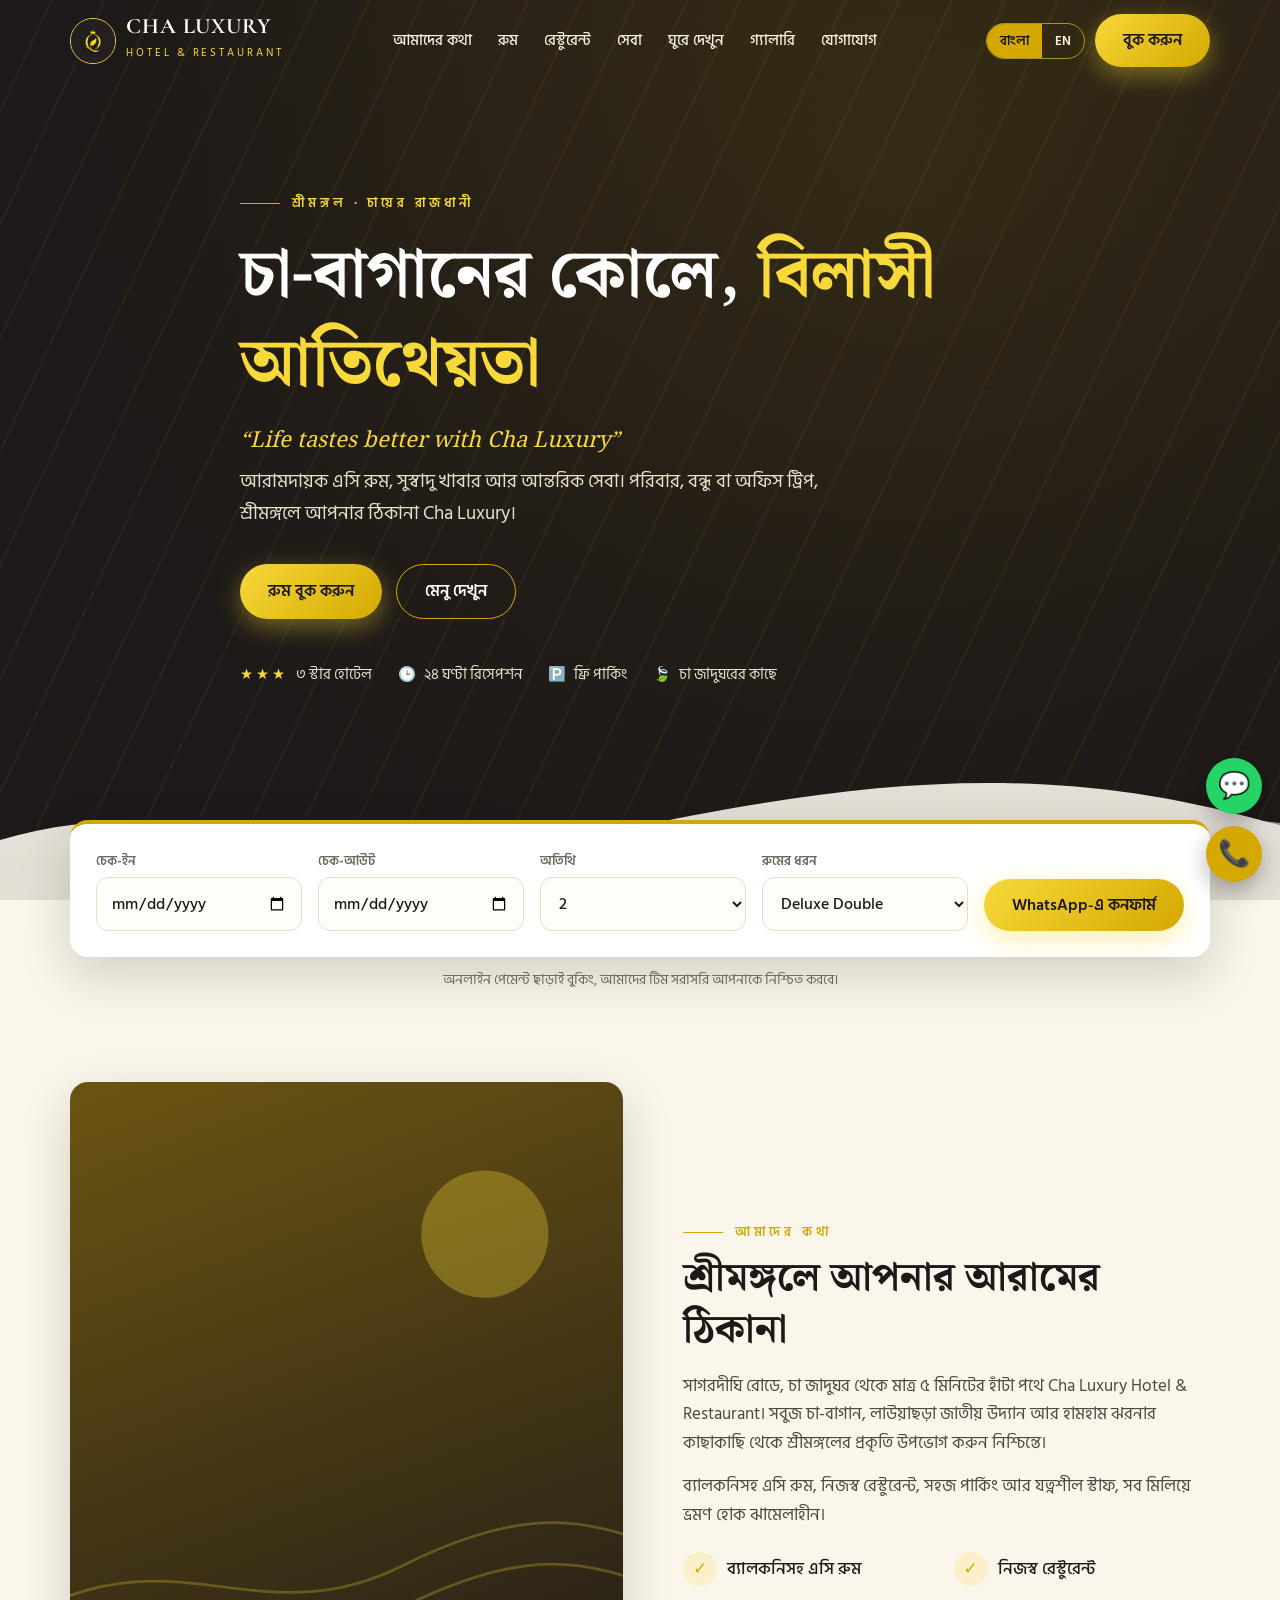
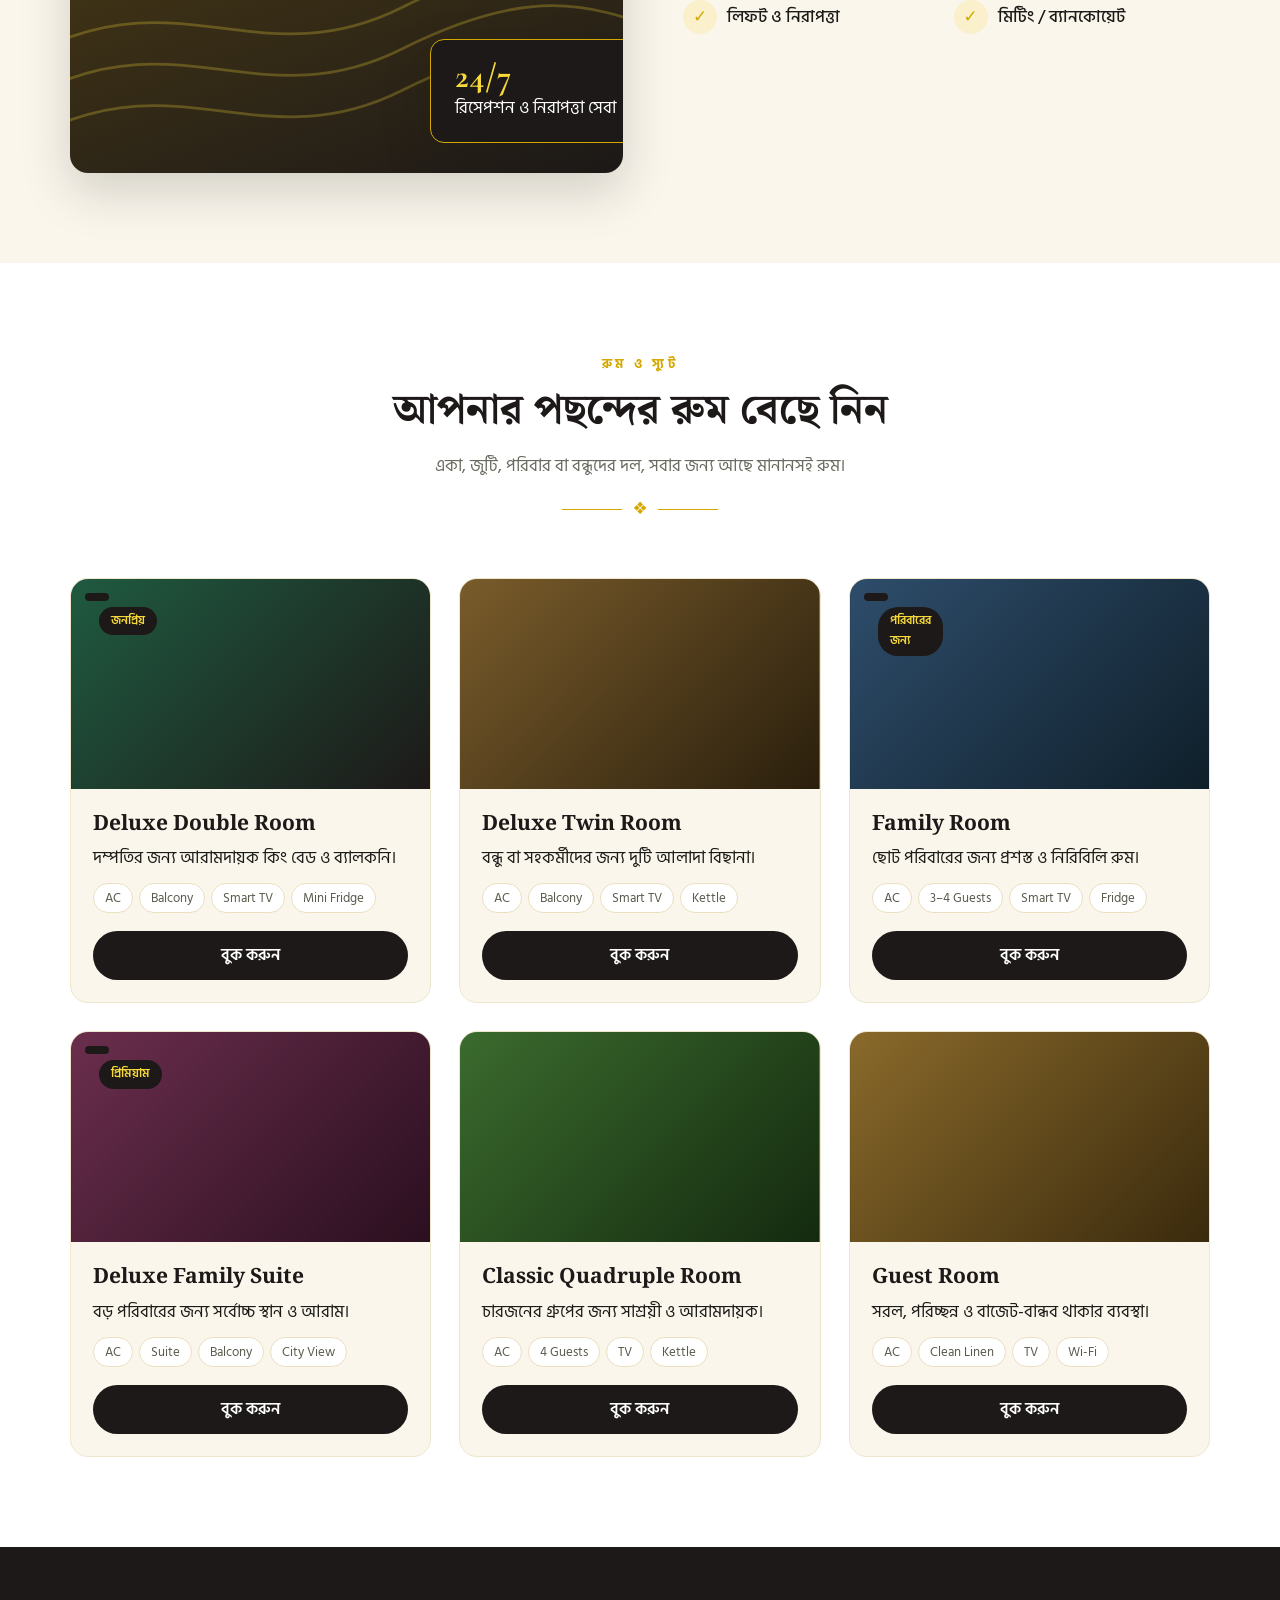
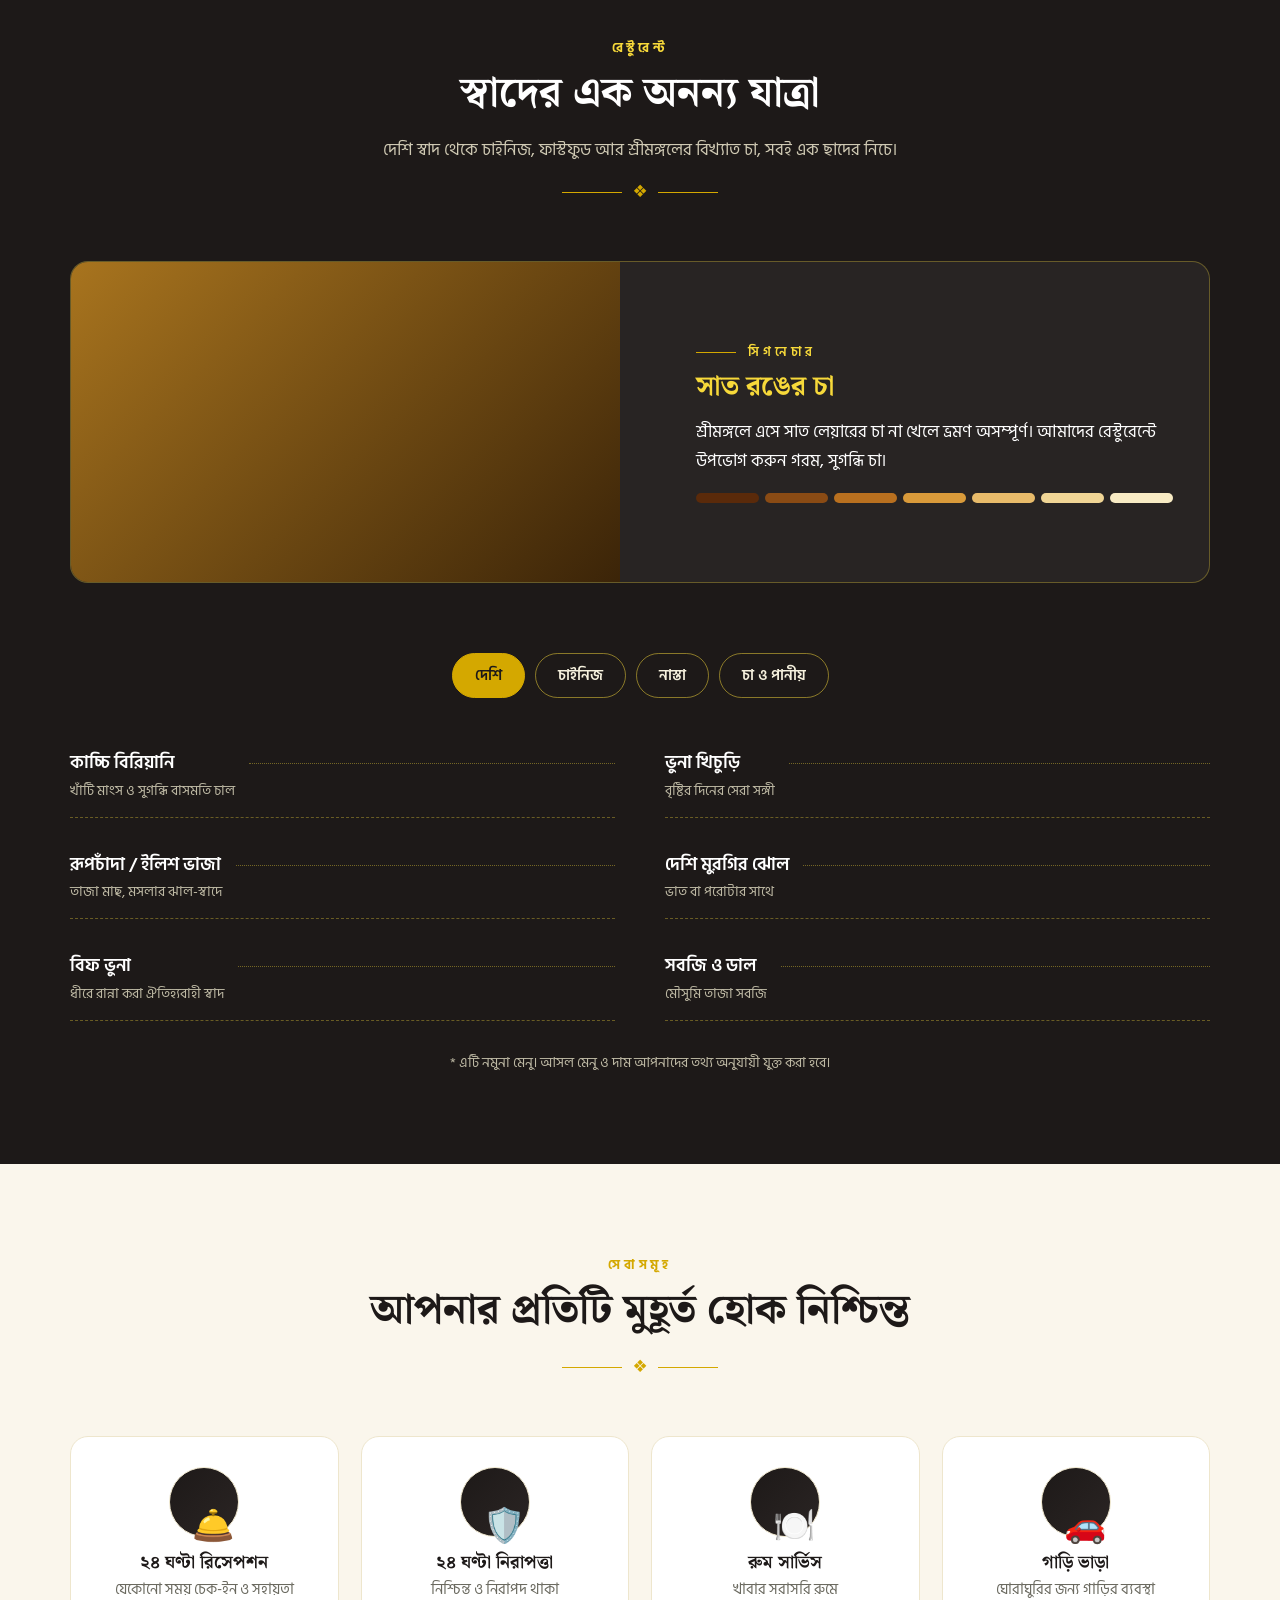
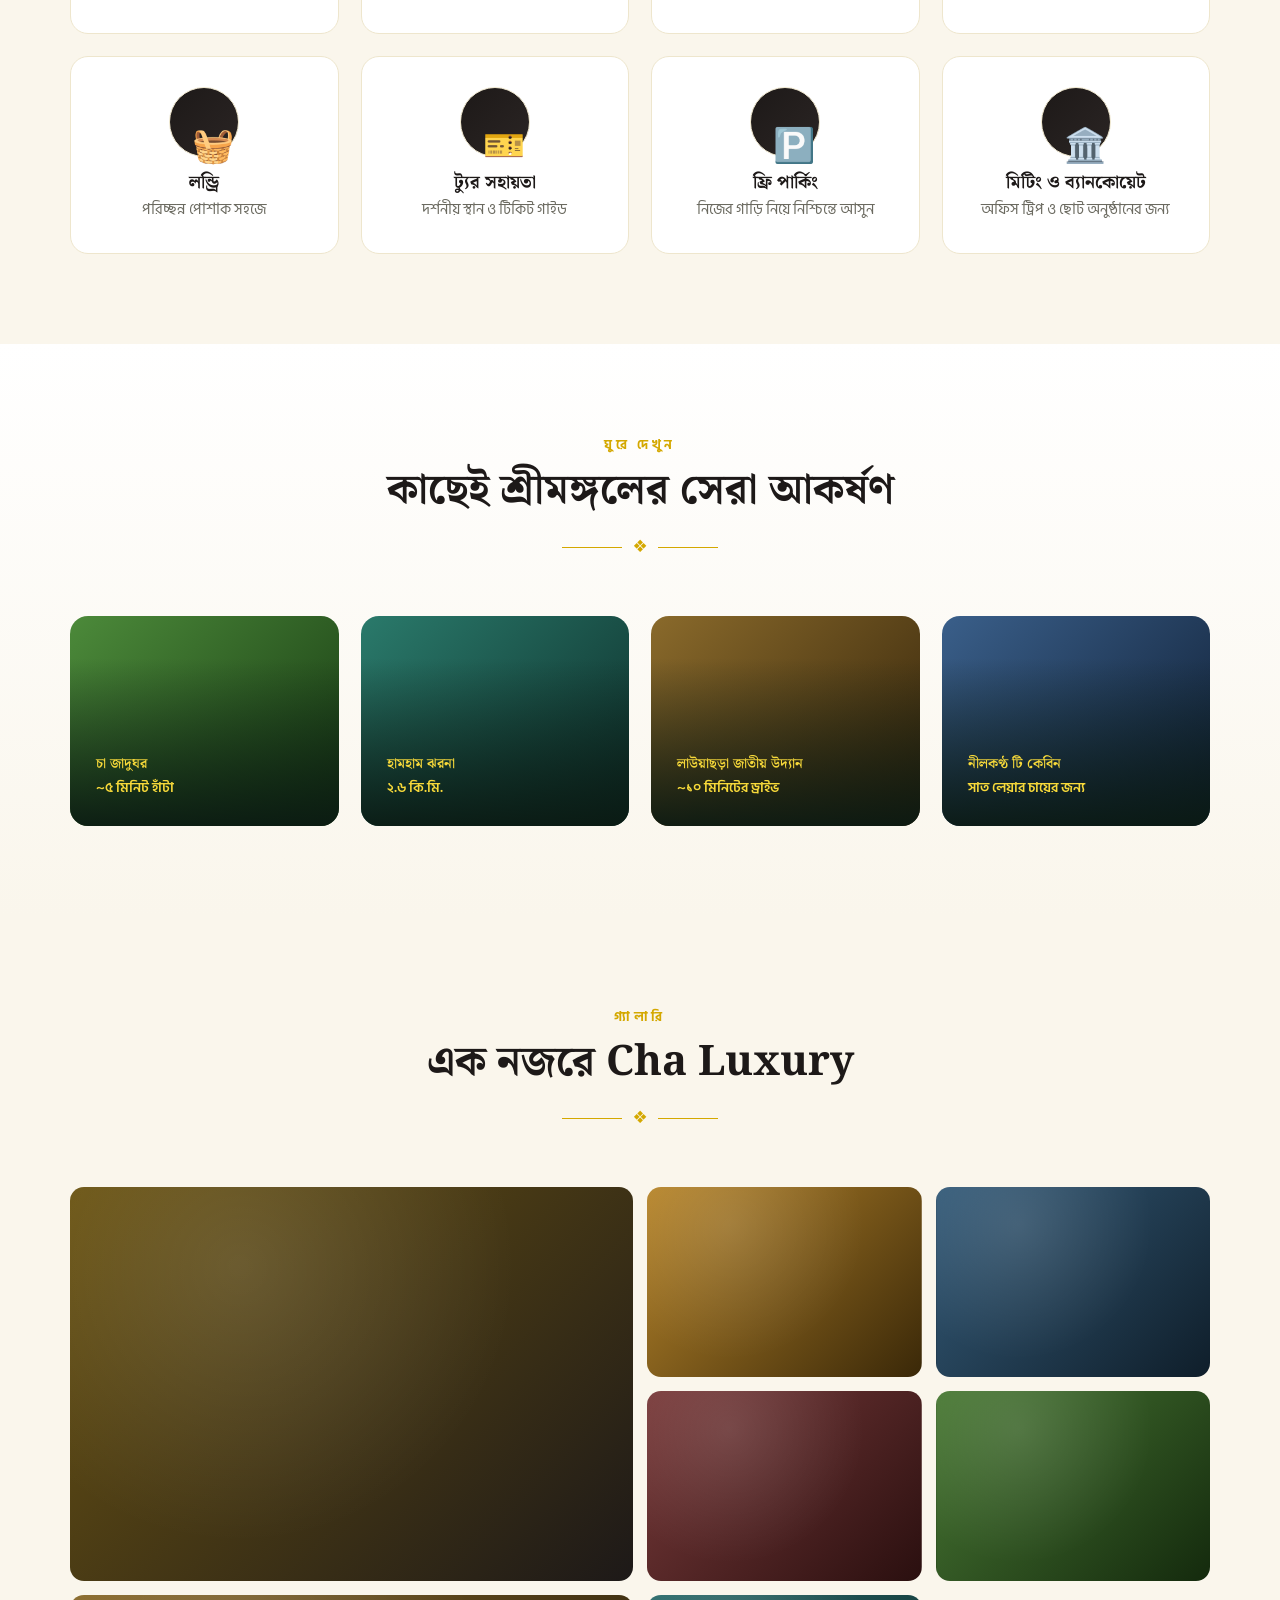
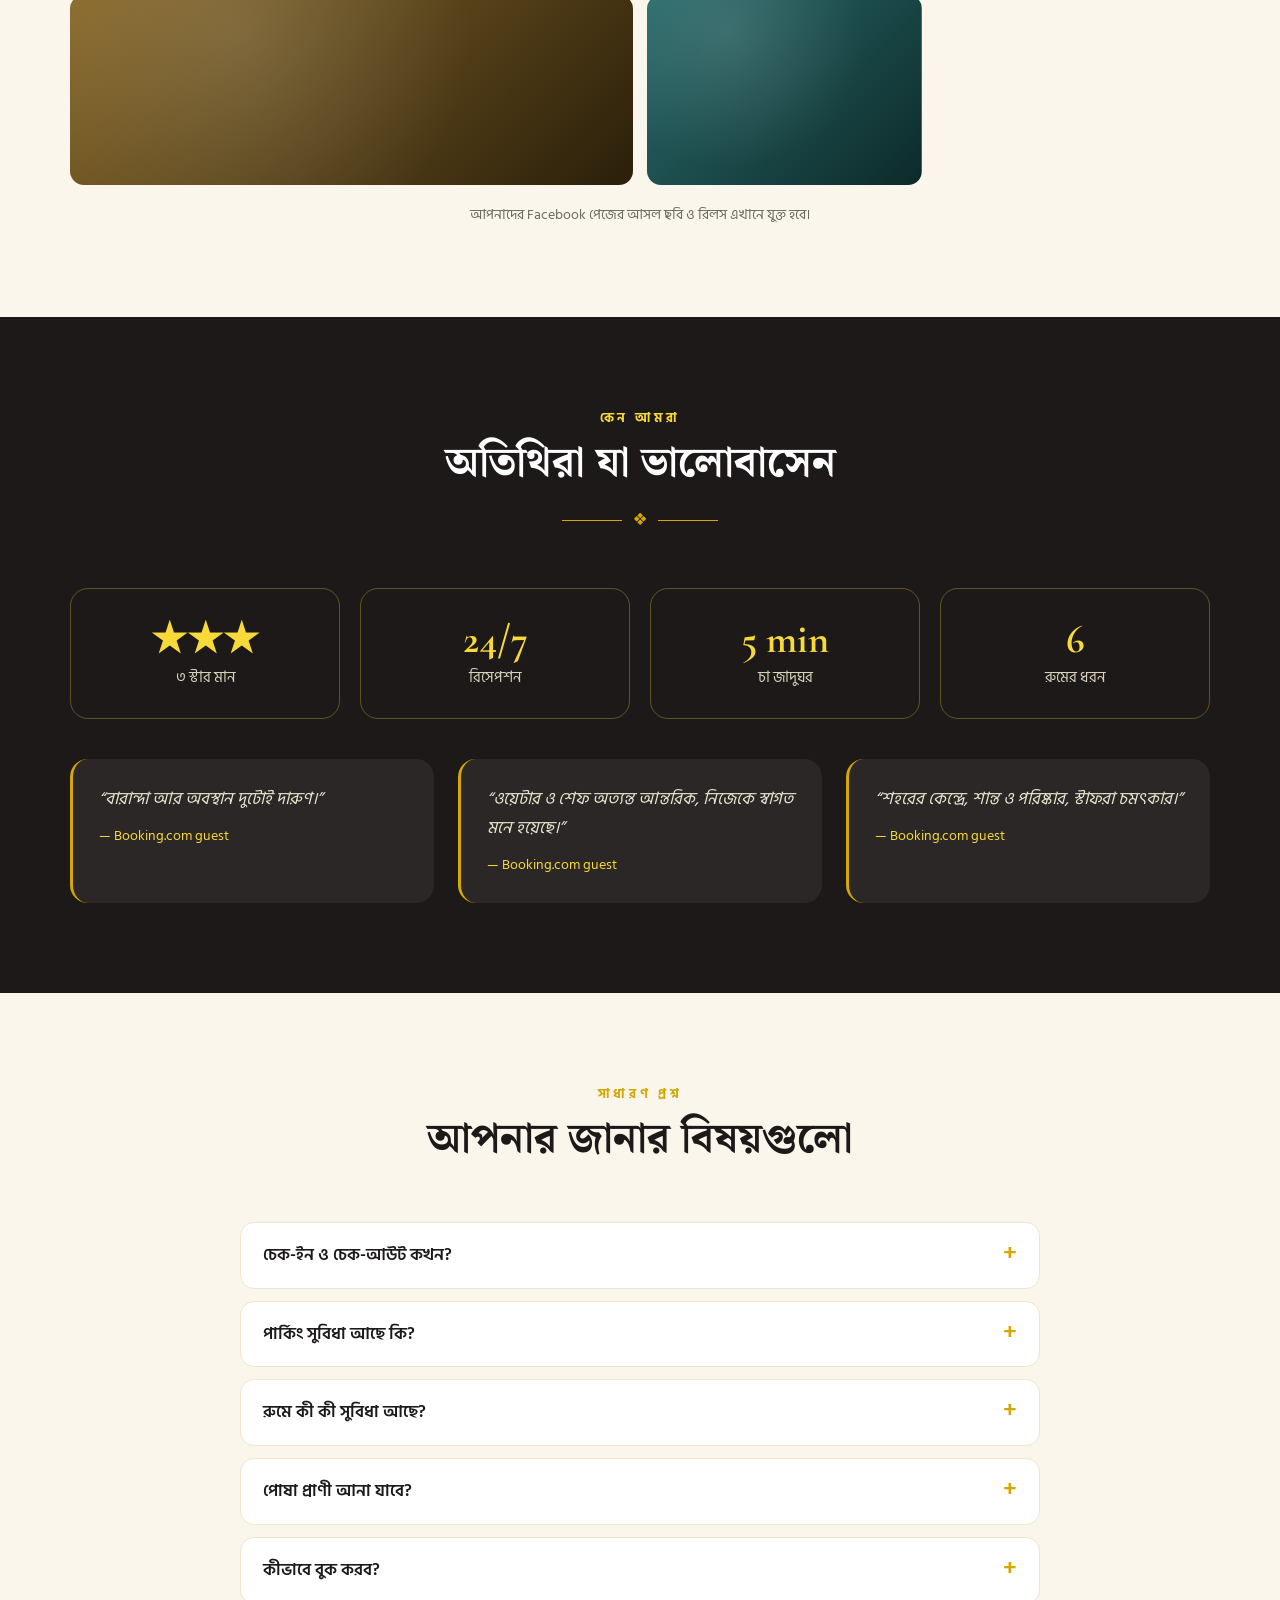
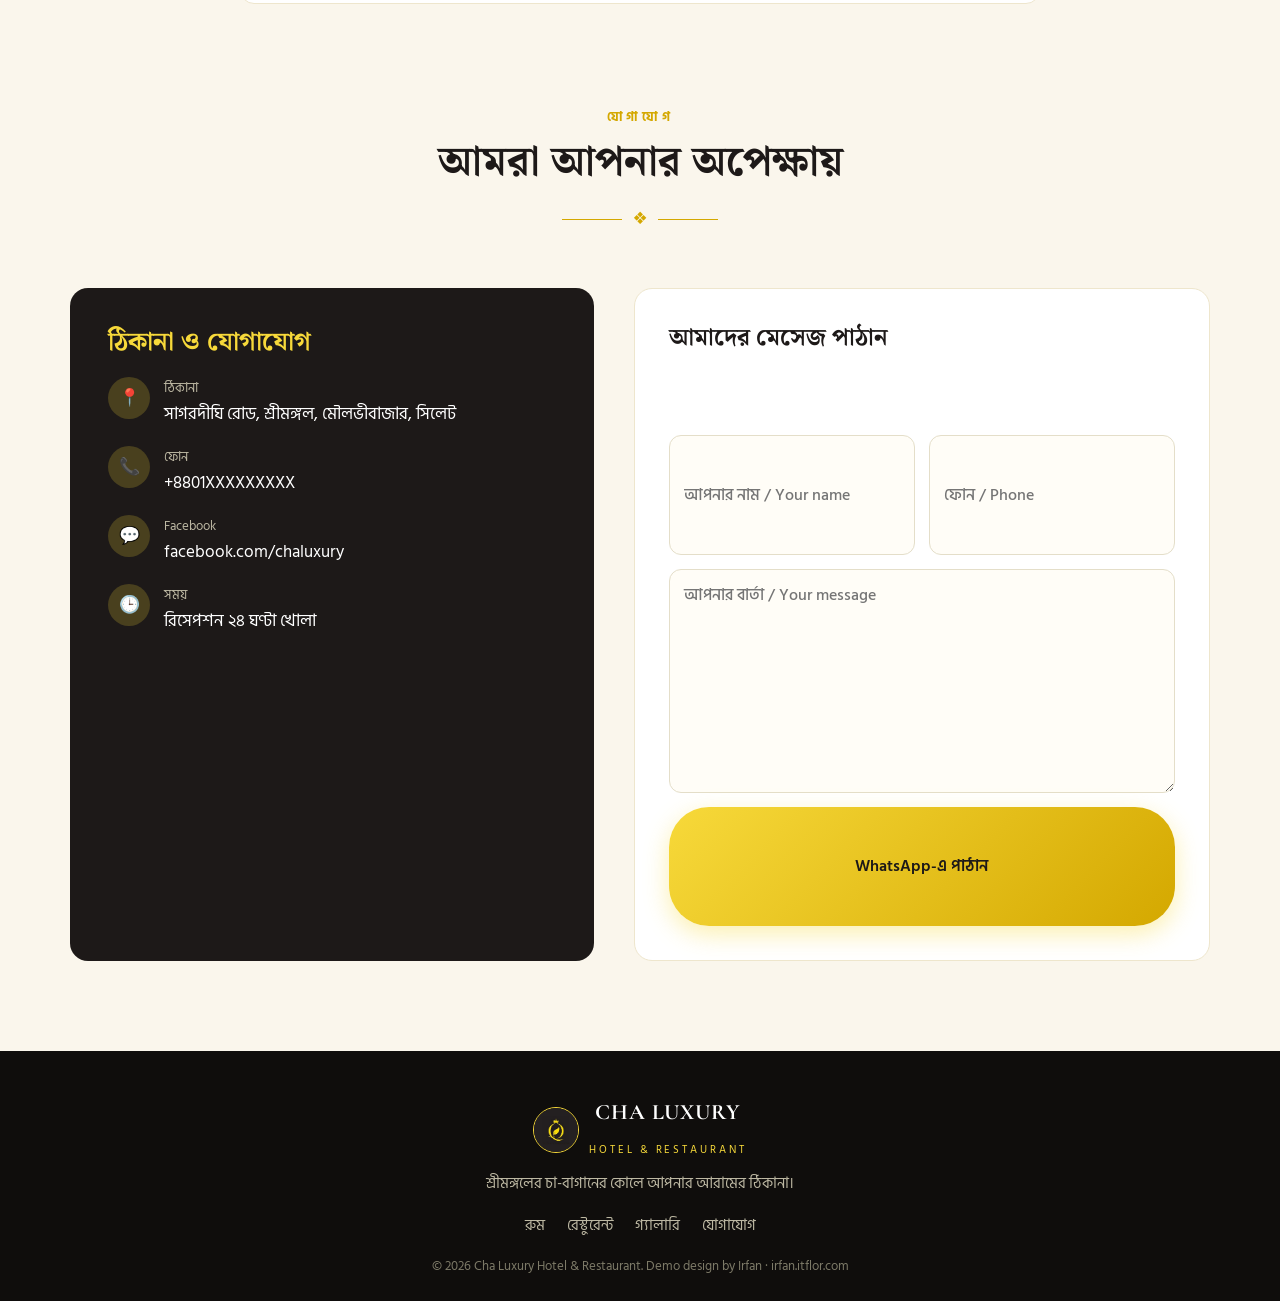
==== Cha Luxury Hotel & Restaurant/index.html @ a2c7b3b4 "feat: complete landing pages portfolio (Motel George, Nexus Property Management, Cha Luxury Hotel)" ====
<!DOCTYPE html>
<html lang="bn">
<head>
<meta charset="UTF-8">
<meta name="viewport" content="width=device-width, initial-scale=1">
<link rel="icon" href="assets/logo.jpg">
<title>Cha Luxury Hotel & Restaurant | শ্রীমঙ্গল | চা-বাগানের কোলে বিলাসবহুল আতিথেয়তা</title>
<meta name="description" content="শ্রীমঙ্গলের চা-বাগানের কাছে আরামদায়ক রুম, সুস্বাদু রেস্টুরেন্ট ও সহজ বুকিং। Cha Luxury Hotel & Restaurant, Sagardighi Road, Sreemangal.">
<link rel="preconnect" href="https://fonts.googleapis.com">
<link rel="preconnect" href="https://fonts.gstatic.com" crossorigin>
<link href="https://fonts.googleapis.com/css2?family=Cormorant+Garamond:wght@500;600;700&family=Hind+Siliguri:wght@400;500;600;700&family=Noto+Serif+Bengali:wght@500;600;700&display=swap" rel="stylesheet">
<style>
:root{
  --green:#1d1918; --green2:#2b2524; --gold:#d4a800; --gold2:#f7d93a;
  --cream:#faf6ec; --ink:#1b1b18; --muted:#6b6a60; --white:#fff;
  --radius:18px; --shadow:0 18px 50px rgba(29,25,24,.18);
}
*{box-sizing:border-box;margin:0;padding:0}
html{scroll-behavior:smooth}
body{font-family:'Hind Siliguri',system-ui,sans-serif;color:var(--ink);background:var(--cream);line-height:1.7;font-size:17px;overflow-x:hidden}
h1,h2,h3,.serif{font-family:'Noto Serif Bengali','Cormorant Garamond',serif;line-height:1.3}
body[data-lang="en"] h1,body[data-lang="en"] h2,body[data-lang="en"] h3,body[data-lang="en"] .serif{font-family:'Cormorant Garamond',serif}
img{max-width:100%;display:block}
a{color:inherit;text-decoration:none}
.wrap{max-width:1180px;margin:auto;padding:0 20px}
section{padding:90px 0}
/* language toggle */
body[data-lang="bn"] .en{display:none!important}
body[data-lang="en"] .bn{display:none!important}

/* header */
header{position:fixed;inset:0 0 auto 0;z-index:50;transition:.35s;padding:14px 0}
header.solid{background:rgba(29,25,24,.96);backdrop-filter:blur(10px);padding:8px 0;box-shadow:0 4px 24px rgba(0,0,0,.25)}
.nav{display:flex;align-items:center;justify-content:space-between;gap:16px}
.logo{display:flex;align-items:center;gap:10px;color:#fff}
.logoimg{width:46px;height:46px;border-radius:50%;border:1.5px solid var(--gold2);object-fit:cover}
.logo b{font-family:'Cormorant Garamond',serif;font-size:22px;letter-spacing:.04em;display:block;line-height:1}
.logo small{font-size:10.5px;letter-spacing:.28em;color:var(--gold2);text-transform:uppercase}
nav ul{display:flex;gap:26px;list-style:none}
nav a{color:#f6f1de;font-size:15px;font-weight:500;position:relative}
nav a:after{content:"";position:absolute;left:0;bottom:-4px;height:2px;width:0;background:var(--gold);transition:.3s}
nav a:hover:after{width:100%}
.actions{display:flex;align-items:center;gap:10px}
.lang{display:flex;border:1px solid rgba(247,217,58,.6);border-radius:30px;overflow:hidden}
.lang button{background:none;border:0;color:#f6f1de;padding:6px 13px;cursor:pointer;font:600 13px 'Hind Siliguri'}
.lang button.on{background:var(--gold);color:var(--green)}
.btn{display:inline-flex;align-items:center;justify-content:center;gap:8px;padding:13px 28px;border-radius:40px;font-weight:600;border:0;cursor:pointer;font-family:inherit;font-size:16px;transition:.3s}
.btn-gold{background:linear-gradient(135deg,var(--gold2),var(--gold));color:var(--green);box-shadow:0 8px 24px rgba(247,217,58,.4)}
.btn-gold:hover{transform:translateY(-3px);box-shadow:0 14px 30px rgba(247,217,58,.55)}
.btn-line{border:1.5px solid var(--gold);color:#fff;background:transparent}
.btn-line:hover{background:var(--gold);color:var(--green)}
.burger{display:none;background:none;border:0;color:#fff;font-size:28px;cursor:pointer}

/* hero */
.hero{min-height:100vh;display:flex;align-items:center;position:relative;color:#fff;padding:130px 0 150px;
  background:linear-gradient(180deg,rgba(29,25,24,.55),rgba(29,25,24,.9)),url(assets/hero.jpg) center/cover,
  radial-gradient(circle at 70% 20%,#5a4710,#1d1918 70%);}
.hero:before{content:"";position:absolute;inset:0;background:
  repeating-linear-gradient(115deg,transparent 0 46px,rgba(247,217,58,.05) 46px 48px);pointer-events:none}
.tea-hills{position:absolute;left:0;right:0;bottom:0;height:150px;opacity:.9}
.eyebrow{color:var(--gold2);letter-spacing:.3em;font-size:13px;text-transform:uppercase;font-weight:600;display:flex;align-items:center;gap:12px}
.eyebrow:before{content:"";width:40px;height:1px;background:var(--gold)}
.hero h1{font-size:clamp(36px,6vw,68px);margin:18px 0;max-width:800px;font-weight:700}
.hero h1 em{color:var(--gold2);font-style:normal}
.tagline{color:var(--gold2);font-size:22px;font-style:italic;margin-bottom:10px}
.hero p.lead{max-width:600px;font-size:19px;color:#e6e0cc}
.hero .cta{display:flex;gap:14px;flex-wrap:wrap;margin-top:34px}
.badges{display:flex;gap:26px;flex-wrap:wrap;margin-top:44px;font-size:14.5px;color:#e6e0cc}
.badges span{display:flex;align-items:center;gap:8px}
.stars{color:var(--gold2);letter-spacing:3px}

/* booking bar */
.booking{position:relative;z-index:5;margin-top:-80px}
.bbox{background:#fff;border-radius:var(--radius);box-shadow:var(--shadow);padding:26px;display:grid;grid-template-columns:repeat(4,1fr) auto;gap:16px;align-items:end;border-top:4px solid var(--gold)}
.bbox label{font-size:13px;font-weight:600;color:var(--muted);display:block;margin-bottom:5px}
.bbox input,.bbox select,.contact-form input,.contact-form textarea{width:100%;padding:12px 14px;border:1.5px solid #e4dec9;border-radius:12px;font:500 16px 'Hind Siliguri';background:#fffdf7;color:var(--ink)}
.bbox input:focus,.bbox select:focus,.contact-form input:focus,.contact-form textarea:focus{outline:none;border-color:var(--gold);box-shadow:0 0 0 3px rgba(247,217,58,.25)}
.bnote{text-align:center;font-size:13.5px;color:var(--muted);margin-top:12px}

/* titles */
.title{text-align:center;max-width:680px;margin:0 auto 54px}
.title .tag{color:var(--gold);letter-spacing:.28em;text-transform:uppercase;font-size:13px;font-weight:700}
.title h2{font-size:clamp(28px,4vw,42px);color:var(--green);margin:8px 0 14px}
.title p{color:var(--muted)}
.orn{display:flex;justify-content:center;align-items:center;gap:10px;color:var(--gold);margin-top:14px}
.orn:before,.orn:after{content:"";width:60px;height:1px;background:var(--gold)}

/* about */
.about{display:grid;grid-template-columns:1.05fr 1fr;gap:60px;align-items:center}
.about-art{position:relative;aspect-ratio:4/5;border-radius:var(--radius);overflow:hidden;box-shadow:var(--shadow);
  background:url(assets/about.jpg) center/cover,linear-gradient(160deg,#6b5412,#1d1918)}
.about-art svg{position:absolute;inset:0;width:100%;height:100%}
.float-card{position:absolute;right:-18px;bottom:30px;background:var(--green);color:#fff;padding:20px 24px;border-radius:14px;border:1px solid var(--gold);box-shadow:var(--shadow);max-width:230px}
.float-card b{font-size:34px;color:var(--gold2);font-family:'Cormorant Garamond',serif;display:block;line-height:1}
.about h2{font-size:clamp(28px,3.6vw,40px);color:var(--green);margin:8px 0 16px}
.about p{color:#4a4a42;margin-bottom:14px}
.feat-mini{display:grid;grid-template-columns:1fr 1fr;gap:14px;margin-top:22px}
.feat-mini div{display:flex;gap:10px;align-items:center;font-weight:500}
.feat-mini i{width:34px;height:34px;border-radius:50%;background:rgba(247,217,58,.18);color:var(--gold);display:grid;place-items:center;font-style:normal;flex:none}

/* rooms */
.rooms{background:#fff}
.grid3{display:grid;grid-template-columns:repeat(3,1fr);gap:28px}
.room{background:var(--cream);border-radius:var(--radius);overflow:hidden;transition:.4s;border:1px solid #eee6cd;display:flex;flex-direction:column}
.room:hover{transform:translateY(-8px);box-shadow:var(--shadow)}
.room .img{height:210px;position:relative;background-size:cover;background-position:center}
.room .img span{position:absolute;top:14px;left:14px;background:var(--green);color:var(--gold2);font-size:12px;padding:4px 12px;border-radius:20px;font-weight:600}
.room .body{padding:22px;display:flex;flex-direction:column;flex:1}
.room h3{font-size:21px;color:var(--green);margin-bottom:6px}
.room ul{list-style:none;display:flex;flex-wrap:wrap;gap:6px;margin:10px 0 18px}
.room li{font-size:13px;background:#fff;border:1px solid #eadfbf;padding:3px 11px;border-radius:20px;color:#5a5a4e}
.room .btn{margin-top:auto;width:100%;background:var(--green);color:#fff;padding:11px}
.room .btn:hover{background:var(--gold);color:var(--green)}
.r1{background-image:url(assets/room1.jpg),linear-gradient(135deg,#1f5a40,#1d1918)}
.r2{background-image:url(assets/room2.jpg),linear-gradient(135deg,#7a5c2b,#2a1f0d)}
.r3{background-image:url(assets/room3.jpg),linear-gradient(135deg,#2e4d6b,#0f1f2a)}
.r4{background-image:url(assets/room4.jpg),linear-gradient(135deg,#6b2e4d,#2a0f1f)}
.r5{background-image:url(assets/room5.jpg),linear-gradient(135deg,#3b6b2e,#142a0f)}
.r6{background-image:url(assets/room6.jpg),linear-gradient(135deg,#8a6a2b,#3a2a0d)}

/* dining */
.dining{background:var(--green);color:#fff;position:relative}
.dining .title h2{color:#fff}.dining .title p{color:#cfc9b3}
.tabs{display:flex;justify-content:center;gap:10px;flex-wrap:wrap;margin-bottom:36px}
.tabs button{background:none;border:1px solid rgba(247,217,58,.5);color:#f6f1de;padding:9px 22px;border-radius:30px;cursor:pointer;font:600 15px 'Hind Siliguri';transition:.3s}
.tabs button.on,.tabs button:hover{background:var(--gold);color:var(--green);border-color:var(--gold)}
.menu{display:none;grid-template-columns:1fr 1fr;gap:18px 50px}
.menu.on{display:grid}
.item{display:flex;gap:14px;align-items:baseline;padding:14px 0;border-bottom:1px dashed rgba(247,217,58,.35)}
.item h4{font-size:18px;font-weight:600;color:#fff}
.item p{font-size:14px;color:#bdb8a3}
.item .dots{flex:1;border-bottom:1px dotted rgba(247,217,58,.4);transform:translateY(-4px)}
.item .tagx{font-size:12px;color:var(--gold2);white-space:nowrap}
.dnote{text-align:center;color:#bdb8a3;font-size:14px;margin-top:30px}
.signature{display:grid;grid-template-columns:1fr 1fr;gap:40px;align-items:center;margin-bottom:70px;background:rgba(255,255,255,.05);border:1px solid rgba(247,217,58,.3);border-radius:var(--radius);overflow:hidden}
.signature .img{min-height:320px;height:100%;background:url(assets/tea.jpg) center/cover,linear-gradient(135deg,#a8741e,#3b2408)}
.signature .txt{padding:36px}
.signature h3{font-size:28px;color:var(--gold2);margin:6px 0 12px}
.layers{display:flex;gap:6px;margin-top:18px}
.layers i{flex:1;height:10px;border-radius:5px}

/* services */
.svc{display:grid;grid-template-columns:repeat(4,1fr);gap:22px}
.svc div{background:#fff;border-radius:var(--radius);padding:30px 22px;text-align:center;border:1px solid #eee6cd;transition:.3s}
.svc div:hover{border-color:var(--gold);transform:translateY(-6px);box-shadow:var(--shadow)}
.svc .ic{font-size:34px;width:70px;height:70px;border-radius:50%;background:linear-gradient(135deg,var(--green),var(--green2));display:grid;place-items:center;margin:0 auto 14px;color:var(--gold2)}
.svc h3{font-size:18px;color:var(--green);margin-bottom:4px}
.svc p{font-size:14.5px;color:var(--muted)}

/* explore */
.explore{background:linear-gradient(180deg,#fff,var(--cream))}
.near{display:grid;grid-template-columns:repeat(4,1fr);gap:22px}
.near .c{border-radius:var(--radius);padding:26px;color:#fff;min-height:210px;display:flex;flex-direction:column;justify-content:flex-end;position:relative;overflow:hidden}
.near .c:before{content:"";position:absolute;inset:0;background:linear-gradient(180deg,transparent 20%,rgba(10,25,18,.92))}
.near .c>*{position:relative}
.near .c h3{font-size:19px}
.near .c span{color:var(--gold2);font-size:14px;font-weight:600}
.n1{background:linear-gradient(135deg,#4c8a3a,#173a12)}.n2{background:linear-gradient(135deg,#2a7a6b,#0d2e2a)}
.n3{background:linear-gradient(135deg,#8a6a2b,#33230a)}.n4{background:linear-gradient(135deg,#3a5f8a,#0f1e33)}

/* gallery */
.gal{display:grid;grid-template-columns:repeat(4,1fr);grid-auto-rows:190px;gap:14px}
.gal div{border-radius:14px;background-size:cover;background-position:center;position:relative;overflow:hidden;transition:.4s}
.gal div:hover{transform:scale(1.03);z-index:2;box-shadow:var(--shadow)}
.gal div:nth-child(1){grid-column:span 2;grid-row:span 2}
.gal div:nth-child(6){grid-column:span 2}
.g1{background-image:url(assets/g1.jpg),linear-gradient(135deg,#6b5412,#1d1918)}
.g2{background-image:url(assets/g2.jpg),linear-gradient(135deg,#b8862b,#3a2808)}
.g3{background-image:url(assets/g3.jpg),linear-gradient(135deg,#355c7a,#0f1e2a)}
.g4{background-image:url(assets/g4.jpg),linear-gradient(135deg,#7a3b3b,#2a0f0f)}
.g5{background-image:url(assets/g5.jpg),linear-gradient(135deg,#4a7a35,#142a0d)}
.g6{background-image:url(assets/g6.jpg),linear-gradient(135deg,#8a6a2b,#2a1f0a)}
.g7{background-image:url(assets/g7.jpg),linear-gradient(135deg,#2a6b6b,#0d2a2a)}
.gal div:after{content:"";position:absolute;inset:0;background:radial-gradient(circle at 30% 20%,rgba(255,255,255,.12),transparent 55%)}
.gnote{text-align:center;color:var(--muted);font-size:14px;margin-top:18px}

/* why */
.why{background:var(--green);color:#fff}
.why .title h2{color:#fff}.why .title p{color:#cfc9b3}
.stats{display:grid;grid-template-columns:repeat(4,1fr);gap:20px;text-align:center}
.stats div{padding:26px 10px;border:1px solid rgba(247,217,58,.3);border-radius:var(--radius)}
.stats b{display:block;font:700 40px 'Cormorant Garamond',serif;color:var(--gold2)}
.stats span{font-size:15px;color:#d8d2bd}
.love{display:grid;grid-template-columns:repeat(3,1fr);gap:24px;margin-top:40px}
.love blockquote{background:rgba(255,255,255,.06);padding:26px;border-radius:var(--radius);border-left:3px solid var(--gold)}
.love blockquote p{font-style:italic;color:#ece6d0}
.love cite{display:block;margin-top:10px;font-style:normal;color:var(--gold2);font-size:14px}

/* faq */
.faq{max-width:800px;margin:auto}
details{background:#fff;border:1px solid #eee6cd;border-radius:14px;margin-bottom:12px;padding:0 22px}
summary{cursor:pointer;padding:18px 0;font-weight:600;color:var(--green);list-style:none;display:flex;justify-content:space-between;gap:10px}
summary::-webkit-details-marker{display:none}
summary:after{content:"+";color:var(--gold);font-size:24px;line-height:1}
details[open] summary:after{content:"–"}
details p{padding-bottom:18px;color:#55554a}

/* contact */
.contact{display:grid;grid-template-columns:1fr 1.1fr;gap:40px}
.cinfo{background:var(--green);color:#fff;border-radius:var(--radius);padding:38px}
.cinfo h3{font-size:26px;color:var(--gold2);margin-bottom:18px}
.cinfo .row{display:flex;gap:14px;margin-bottom:18px}
.cinfo .row i{font-style:normal;width:42px;height:42px;flex:none;border-radius:50%;background:rgba(247,217,58,.2);display:grid;place-items:center;color:var(--gold2)}
.cinfo small{color:#bdb8a3;display:block;font-size:13px}
.map{border-radius:var(--radius);overflow:hidden;min-height:260px;margin-top:10px}
.map iframe{width:100%;height:100%;min-height:260px;border:0}
.contact-form{background:#fff;border-radius:var(--radius);padding:34px;border:1px solid #eee6cd;display:grid;gap:14px}
.contact-form h3{color:var(--green);font-size:24px}
.two{display:grid;grid-template-columns:1fr 1fr;gap:14px}

/* footer */
footer{background:#0f0d0c;color:#bdb8a3;padding:50px 0 24px;text-align:center;font-size:15px}
footer .logo{justify-content:center;margin-bottom:12px}
footer .links{display:flex;gap:22px;justify-content:center;flex-wrap:wrap;margin:16px 0}
footer .links a:hover{color:var(--gold2)}
footer small{display:block;margin-top:18px;color:#7d7a68}

/* floating */
.fab{position:fixed;right:18px;bottom:18px;z-index:60;display:flex;flex-direction:column;gap:12px}
.fab a{width:56px;height:56px;border-radius:50%;display:grid;place-items:center;font-size:26px;box-shadow:0 8px 22px rgba(0,0,0,.3);transition:.3s;color:#fff}
.fab a:hover{transform:scale(1.1)}
.fab .wa{background:#25d366}.fab .call{background:var(--gold);color:var(--green)}
.reveal{opacity:0;transform:translateY(30px);transition:1s}
.reveal.in{opacity:1;transform:none}

/* mobile */
@media(max-width:980px){
  .grid3,.svc,.near,.stats,.love{grid-template-columns:1fr 1fr}
  .bbox{grid-template-columns:1fr 1fr}.bbox .btn{grid-column:span 2}
  .about,.contact,.signature{grid-template-columns:1fr}
  .float-card{right:12px}
  .gal{grid-template-columns:1fr 1fr}.gal div:nth-child(6){grid-column:span 1}
  .menu{grid-template-columns:1fr}
}
@media(max-width:820px){
  .burger{display:block}
  nav{position:fixed;inset:0 0 0 auto;width:78%;max-width:320px;background:var(--green);transform:translateX(100%);transition:.4s;padding:90px 30px;box-shadow:-10px 0 40px rgba(0,0,0,.4)}
  nav.open{transform:none}
  nav ul{flex-direction:column;gap:22px}
  nav a{font-size:18px}
  .actions .btn{display:none}
}
@media(max-width:600px){
  body{font-size:16px}section{padding:64px 0}
  .grid3,.svc,.near,.stats,.love,.two{grid-template-columns:1fr}
  .bbox{grid-template-columns:1fr}.bbox .btn{grid-column:auto}
  .hero{padding-top:110px}
  .feat-mini{grid-template-columns:1fr}
  .logo small{display:none}
  .near .c{min-height:160px}
}
@media(prefers-reduced-motion:reduce){*{transition:none!important;scroll-behavior:auto!important}.reveal{opacity:1;transform:none}}
</style>
</head>
<body data-lang="bn">

<header id="hdr">
  <div class="wrap nav">
    <a href="#top" class="logo" aria-label="Cha Luxury">
      <img src="assets/logo.jpg" alt="Cha Luxury logo" class="logoimg">
      <span><b>CHA LUXURY</b><small>Hotel &amp; Restaurant</small></span>
    </a>
    <nav id="nav">
      <ul>
        <li><a href="#about"><span class="bn">আমাদের কথা</span><span class="en">About</span></a></li>
        <li><a href="#rooms"><span class="bn">রুম</span><span class="en">Rooms</span></a></li>
        <li><a href="#dining"><span class="bn">রেস্টুরেন্ট</span><span class="en">Dining</span></a></li>
        <li><a href="#services"><span class="bn">সেবা</span><span class="en">Services</span></a></li>
        <li><a href="#explore"><span class="bn">ঘুরে দেখুন</span><span class="en">Explore</span></a></li>
        <li><a href="#gallery"><span class="bn">গ্যালারি</span><span class="en">Gallery</span></a></li>
        <li><a href="#contact"><span class="bn">যোগাযোগ</span><span class="en">Contact</span></a></li>
      </ul>
    </nav>
    <div class="actions">
      <div class="lang" role="group" aria-label="Language">
        <button data-l="bn" class="on">বাংলা</button><button data-l="en">EN</button>
      </div>
      <a href="#book" class="btn btn-gold"><span class="bn">বুক করুন</span><span class="en">Book Now</span></a>
      <button class="burger" id="burger" aria-label="Menu">☰</button>
    </div>
  </div>
</header>

<main id="top">
<section class="hero">
  <div class="wrap">
    <div class="eyebrow"><span class="bn">শ্রীমঙ্গল · চায়ের রাজধানী</span><span class="en">Sreemangal · Tea Capital of Bangladesh</span></div>
    <h1>
      <span class="bn">চা-বাগানের কোলে, <em>বিলাসী আতিথেয়তা</em></span>
      <span class="en">Where Tea Hills Meet <em>Quiet Luxury</em></span>
    </h1>
    <p class="tagline serif">“Life tastes better with Cha Luxury”</p>
    <p class="lead">
      <span class="bn">আরামদায়ক এসি রুম, সুস্বাদু খাবার আর আন্তরিক সেবা। পরিবার, বন্ধু বা অফিস ট্রিপ, শ্রীমঙ্গলে আপনার ঠিকানা Cha Luxury।</span>
      <span class="en">Comfortable air-conditioned rooms, delicious food and heartfelt service. Family, friends or corporate trip, your home in Sreemangal.</span>
    </p>
    <div class="cta">
      <a href="#book" class="btn btn-gold"><span class="bn">রুম বুক করুন</span><span class="en">Reserve a Room</span></a>
      <a href="#dining" class="btn btn-line"><span class="bn">মেনু দেখুন</span><span class="en">View Menu</span></a>
    </div>
    <div class="badges">
      <span><span class="stars">★★★</span> <span class="bn">৩ স্টার হোটেল</span><span class="en">3-Star Hotel</span></span>
      <span>🕒 <span class="bn">২৪ ঘণ্টা রিসেপশন</span><span class="en">24h Reception</span></span>
      <span>🅿️ <span class="bn">ফ্রি পার্কিং</span><span class="en">Free Parking</span></span>
      <span>🍃 <span class="bn">চা জাদুঘরের কাছে</span><span class="en">Near Tea Museum</span></span>
    </div>
  </div>
  <svg class="tea-hills" viewBox="0 0 1440 150" preserveAspectRatio="none" aria-hidden="true">
    <path d="M0 90C200 30 380 130 620 80s420-70 640-10c80 22 130 20 180 5v85H0z" fill="#faf6ec"/>
    <path d="M0 110C240 60 420 140 700 100s460-60 740 0v50H0z" fill="#faf6ec" opacity=".6"/>
  </svg>
</section>

<!-- BOOKING -->
<div class="booking" id="book">
  <div class="wrap">
    <form class="bbox" id="bookForm">
      <div><label><span class="bn">চেক-ইন</span><span class="en">Check-in</span></label><input type="date" id="ci" required></div>
      <div><label><span class="bn">চেক-আউট</span><span class="en">Check-out</span></label><input type="date" id="co" required></div>
      <div><label><span class="bn">অতিথি</span><span class="en">Guests</span></label>
        <select id="gs"><option>1</option><option selected>2</option><option>3</option><option>4</option><option>5</option><option>6+</option></select></div>
      <div><label><span class="bn">রুমের ধরন</span><span class="en">Room type</span></label>
        <select id="rt">
          <option>Deluxe Double</option><option>Deluxe Twin</option><option>Family Room</option>
          <option>Deluxe Family Suite</option><option>Classic Quadruple</option><option>Guest Room</option>
        </select></div>
      <button class="btn btn-gold" type="submit"><span class="bn">WhatsApp-এ কনফার্ম</span><span class="en">Confirm on WhatsApp</span></button>
    </form>
    <p class="bnote"><span class="bn">অনলাইন পেমেন্ট ছাড়াই বুকিং, আমাদের টিম সরাসরি আপনাকে নিশ্চিত করবে।</span><span class="en">No online payment needed. Our team will confirm your booking directly.</span></p>
  </div>
</div>

<!-- ABOUT -->
<section id="about">
  <div class="wrap about">
    <div class="about-art reveal">
      <svg viewBox="0 0 400 500" preserveAspectRatio="xMidYMid slice" aria-hidden="true">
        <g fill="none" stroke="rgba(247,217,58,.25)" stroke-width="2">
          <path d="M-20 380C80 330 140 400 240 350s140-30 200-10"/><path d="M-20 410C80 360 140 430 240 380s140-30 200-10"/>
          <path d="M-20 440C80 390 140 460 240 410s140-30 200-10"/><path d="M-20 470C80 420 140 490 240 440s140-30 200-10"/>
        </g>
        <circle cx="300" cy="110" r="46" fill="rgba(247,217,58,.3)"/>
      </svg>
      <div class="float-card"><b>24/7</b><span class="bn">রিসেপশন ও নিরাপত্তা সেবা</span><span class="en">Reception &amp; security, around the clock</span></div>
    </div>
    <div class="reveal">
      <span class="eyebrow" style="color:var(--gold)"><span class="bn">আমাদের কথা</span><span class="en">Our Story</span></span>
      <h2><span class="bn">শ্রীমঙ্গলে আপনার আরামের ঠিকানা</span><span class="en">Your Place of Comfort in Sreemangal</span></h2>
      <p class="bn">সাগরদীঘি রোডে, চা জাদুঘর থেকে মাত্র ৫ মিনিটের হাঁটা পথে Cha Luxury Hotel &amp; Restaurant। সবুজ চা-বাগান, লাউয়াছড়া জাতীয় উদ্যান আর হামহাম ঝরনার কাছাকাছি থেকে শ্রীমঙ্গলের প্রকৃতি উপভোগ করুন নিশ্চিন্তে।</p>
      <p class="en">On Sagardighi Road, just a 5-minute walk from the Tea Museum, Cha Luxury Hotel &amp; Restaurant puts you close to emerald tea gardens, Lawachara National Park and Ham Ham Waterfall.</p>
      <p class="bn">ব্যালকনিসহ এসি রুম, নিজস্ব রেস্টুরেন্ট, সহজ পার্কিং আর যত্নশীল স্টাফ, সব মিলিয়ে ভ্রমণ হোক ঝামেলাহীন।</p>
      <p class="en">Air-conditioned rooms with balconies, an in-house restaurant, easy parking and caring staff: a stress-free stay from arrival to farewell.</p>
      <div class="feat-mini">
        <div><i>✓</i><span class="bn">ব্যালকনিসহ এসি রুম</span><span class="en">AC rooms with balcony</span></div>
        <div><i>✓</i><span class="bn">নিজস্ব রেস্টুরেন্ট</span><span class="en">In-house restaurant</span></div>
        <div><i>✓</i><span class="bn">লিফট ও নিরাপত্তা</span><span class="en">Lift &amp; 24h security</span></div>
        <div><i>✓</i><span class="bn">মিটিং / ব্যানকোয়েট</span><span class="en">Meeting &amp; banquet</span></div>
      </div>
    </div>
  </div>
</section>

<!-- ROOMS -->
<section class="rooms" id="rooms">
  <div class="wrap">
    <div class="title reveal">
      <div class="tag"><span class="bn">রুম ও স্যুট</span><span class="en">Rooms &amp; Suites</span></div>
      <h2><span class="bn">আপনার পছন্দের রুম বেছে নিন</span><span class="en">Choose Your Perfect Stay</span></h2>
      <p><span class="bn">একা, জুটি, পরিবার বা বন্ধুদের দল, সবার জন্য আছে মানানসই রুম।</span><span class="en">Solo, couples, families or groups, there is a room for everyone.</span></p>
      <div class="orn">❖</div>
    </div>
    <div class="grid3">
      <article class="room reveal"><div class="img r1"><span><span class="bn">জনপ্রিয়</span><span class="en">Popular</span></span></div><div class="body">
        <h3>Deluxe Double Room</h3><p class="bn">দম্পতির জন্য আরামদায়ক কিং বেড ও ব্যালকনি।</p><p class="en">Cozy double bed and balcony, ideal for couples.</p>
        <ul><li>AC</li><li>Balcony</li><li>Smart TV</li><li>Mini Fridge</li></ul>
        <a class="btn" href="#book" data-room="Deluxe Double"><span class="bn">বুক করুন</span><span class="en">Book this room</span></a></div></article>
      <article class="room reveal"><div class="img r2"></div><div class="body">
        <h3>Deluxe Twin Room</h3><p class="bn">বন্ধু বা সহকর্মীদের জন্য দুটি আলাদা বিছানা।</p><p class="en">Two separate beds for friends or colleagues.</p>
        <ul><li>AC</li><li>Balcony</li><li>Smart TV</li><li>Kettle</li></ul>
        <a class="btn" href="#book" data-room="Deluxe Twin"><span class="bn">বুক করুন</span><span class="en">Book this room</span></a></div></article>
      <article class="room reveal"><div class="img r3"><span><span class="bn">পরিবারের জন্য</span><span class="en">Family</span></span></div><div class="body">
        <h3>Family Room</h3><p class="bn">ছোট পরিবারের জন্য প্রশস্ত ও নিরিবিলি রুম।</p><p class="en">Spacious, peaceful room for small families.</p>
        <ul><li>AC</li><li>3–4 Guests</li><li>Smart TV</li><li>Fridge</li></ul>
        <a class="btn" href="#book" data-room="Family Room"><span class="bn">বুক করুন</span><span class="en">Book this room</span></a></div></article>
      <article class="room reveal"><div class="img r4"><span><span class="bn">প্রিমিয়াম</span><span class="en">Premium</span></span></div><div class="body">
        <h3>Deluxe Family Suite</h3><p class="bn">বড় পরিবারের জন্য সর্বোচ্চ স্থান ও আরাম।</p><p class="en">Maximum space and comfort for larger families.</p>
        <ul><li>AC</li><li>Suite</li><li>Balcony</li><li>City View</li></ul>
        <a class="btn" href="#book" data-room="Deluxe Family Suite"><span class="bn">বুক করুন</span><span class="en">Book this room</span></a></div></article>
      <article class="room reveal"><div class="img r5"></div><div class="body">
        <h3>Classic Quadruple Room</h3><p class="bn">চারজনের গ্রুপের জন্য সাশ্রয়ী ও আরামদায়ক।</p><p class="en">Comfortable, value-friendly stay for groups of four.</p>
        <ul><li>AC</li><li>4 Guests</li><li>TV</li><li>Kettle</li></ul>
        <a class="btn" href="#book" data-room="Classic Quadruple"><span class="bn">বুক করুন</span><span class="en">Book this room</span></a></div></article>
      <article class="room reveal"><div class="img r6"></div><div class="body">
        <h3>Guest Room</h3><p class="bn">সরল, পরিচ্ছন্ন ও বাজেট-বান্ধব থাকার ব্যবস্থা।</p><p class="en">Simple, clean and budget-friendly accommodation.</p>
        <ul><li>AC</li><li>Clean Linen</li><li>TV</li><li>Wi-Fi</li></ul>
        <a class="btn" href="#book" data-room="Guest Room"><span class="bn">বুক করুন</span><span class="en">Book this room</span></a></div></article>
    </div>
  </div>
</section>

<!-- DINING -->
<section class="dining" id="dining">
  <div class="wrap">
    <div class="title reveal">
      <div class="tag" style="color:var(--gold2)"><span class="bn">রেস্টুরেন্ট</span><span class="en">Restaurant</span></div>
      <h2><span class="bn">স্বাদের এক অনন্য যাত্রা</span><span class="en">A Journey of Flavours</span></h2>
      <p><span class="bn">দেশি স্বাদ থেকে চাইনিজ, ফাস্টফুড আর শ্রীমঙ্গলের বিখ্যাত চা, সবই এক ছাদের নিচে।</span><span class="en">From local favourites to Chinese, fast food and Sreemangal's famous tea, all under one roof.</span></p>
      <div class="orn">❖</div>
    </div>

    <div class="signature reveal">
      <div class="img"></div>
      <div class="txt">
        <div class="eyebrow"><span class="bn">সিগনেচার</span><span class="en">Signature</span></div>
        <h3><span class="bn">সাত রঙের চা</span><span class="en">Seven-Layer Tea</span></h3>
        <p><span class="bn">শ্রীমঙ্গলে এসে সাত লেয়ারের চা না খেলে ভ্রমণ অসম্পূর্ণ। আমাদের রেস্টুরেন্টে উপভোগ করুন গরম, সুগন্ধি চা।</span><span class="en">A trip to Sreemangal is incomplete without its layered tea. Enjoy it fresh and fragrant at our restaurant.</span></p>
        <div class="layers"><i style="background:#5a2a0a"></i><i style="background:#8a4b14"></i><i style="background:#b9701f"></i><i style="background:#d99a3a"></i><i style="background:#e8bb6a"></i><i style="background:#f0d595"></i><i style="background:#f8ebc4"></i></div>
      </div>
    </div>

    <div class="tabs" id="tabs">
      <button class="on" data-t="m1"><span class="bn">দেশি</span><span class="en">Local</span></button>
      <button data-t="m2"><span class="bn">চাইনিজ</span><span class="en">Chinese</span></button>
      <button data-t="m3"><span class="bn">নাস্তা</span><span class="en">Breakfast</span></button>
      <button data-t="m4"><span class="bn">চা ও পানীয়</span><span class="en">Tea &amp; Drinks</span></button>
    </div>

    <div class="menu on" id="m1">
      <div class="item"><div><h4><span class="bn">কাচ্চি বিরিয়ানি</span><span class="en">Kacchi Biryani</span></h4><p class="bn">খাঁটি মাংস ও সুগন্ধি বাসমতি চাল</p><p class="en">Tender meat, fragrant basmati rice</p></div><span class="dots"></span></div>
      <div class="item"><div><h4><span class="bn">ভুনা খিচুড়ি</span><span class="en">Bhuna Khichuri</span></h4><p class="bn">বৃষ্টির দিনের সেরা সঙ্গী</p><p class="en">The perfect rainy-day comfort</p></div><span class="dots"></span></div>
      <div class="item"><div><h4><span class="bn">রূপচাঁদা / ইলিশ ভাজা</span><span class="en">Fried Fish</span></h4><p class="bn">তাজা মাছ, মসলার ঝাল-স্বাদে</p><p class="en">Fresh fish, spiced to perfection</p></div><span class="dots"></span></div>
      <div class="item"><div><h4><span class="bn">দেশি মুরগির ঝোল</span><span class="en">Deshi Chicken Curry</span></h4><p class="bn">ভাত বা পরোটার সাথে</p><p class="en">With rice or paratha</p></div><span class="dots"></span></div>
      <div class="item"><div><h4><span class="bn">বিফ ভুনা</span><span class="en">Beef Bhuna</span></h4><p class="bn">ধীরে রান্না করা ঐতিহ্যবাহী স্বাদ</p><p class="en">Slow-cooked traditional flavour</p></div><span class="dots"></span></div>
      <div class="item"><div><h4><span class="bn">সবজি ও ডাল</span><span class="en">Veggies &amp; Dal</span></h4><p class="bn">মৌসুমি তাজা সবজি</p><p class="en">Fresh seasonal vegetables</p></div><span class="dots"></span></div>
    </div>
    <div class="menu" id="m2">
      <div class="item"><div><h4><span class="bn">চিকেন ফ্রাইড রাইস</span><span class="en">Chicken Fried Rice</span></h4><p class="bn">ডিম ও সবজির সাথে</p><p class="en">With egg and vegetables</p></div><span class="dots"></span></div>
      <div class="item"><div><h4><span class="bn">থাই সুপ</span><span class="en">Thai Soup</span></h4><p class="bn">টক-ঝাল গরম স্যুপ</p><p class="en">Hot and sour, steaming</p></div><span class="dots"></span></div>
      <div class="item"><div><h4><span class="bn">চিলি চিকেন</span><span class="en">Chilli Chicken</span></h4><p class="bn">ঝাল প্রিয়দের জন্য</p><p class="en">For spice lovers</p></div><span class="dots"></span></div>
      <div class="item"><div><h4><span class="bn">চাউমিন</span><span class="en">Chowmein</span></h4><p class="bn">সবজি / চিকেন / মিক্সড</p><p class="en">Veg / Chicken / Mixed</p></div><span class="dots"></span></div>
    </div>
    <div class="menu" id="m3">
      <div class="item"><div><h4><span class="bn">পরোটা-ভাজি-ডিম</span><span class="en">Paratha, Bhaji &amp; Egg</span></h4><p class="bn">দেশি সকালের নাস্তা</p><p class="en">Classic local breakfast</p></div><span class="dots"></span></div>
      <div class="item"><div><h4><span class="bn">কন্টিনেন্টাল ব্রেকফাস্ট</span><span class="en">Continental Breakfast</span></h4><p class="bn">টোস্ট, ডিম, জুস</p><p class="en">Toast, eggs, juice</p></div><span class="dots"></span></div>
      <div class="item"><div><h4><span class="bn">ইন-রুম ব্রেকফাস্ট</span><span class="en">In-room Breakfast</span></h4><p class="bn">আপনার রুমেই পরিবেশন</p><p class="en">Served in your room</p></div><span class="dots"></span></div>
      <div class="item"><div><h4><span class="bn">ফ্রেশ ফ্রুটস</span><span class="en">Fresh Fruit Plate</span></h4><p class="bn">মৌসুমি ফল</p><p class="en">Seasonal fruits</p></div><span class="dots"></span></div>
    </div>
    <div class="menu" id="m4">
      <div class="item"><div><h4><span class="bn">সাত লেয়ার টি</span><span class="en">Seven-Layer Tea</span></h4><p class="bn">শ্রীমঙ্গলের বিখ্যাত</p><p class="en">Sreemangal's famous</p></div><span class="dots"></span></div>
      <div class="item"><div><h4><span class="bn">দুধ চা / লিকার চা</span><span class="en">Milk Tea / Liquor Tea</span></h4><p class="bn">স্থানীয় বাগানের পাতা</p><p class="en">Local estate leaves</p></div><span class="dots"></span></div>
      <div class="item"><div><h4><span class="bn">গ্রিন টি</span><span class="en">Green Tea</span></h4><p class="bn">হালকা ও সতেজ</p><p class="en">Light and refreshing</p></div><span class="dots"></span></div>
      <div class="item"><div><h4><span class="bn">কোল্ড কফি ও জুস</span><span class="en">Cold Coffee &amp; Juice</span></h4><p class="bn">গরমে প্রশান্তি</p><p class="en">Cool and refreshing</p></div><span class="dots"></span></div>
    </div>
    <p class="dnote"><span class="bn">* এটি নমুনা মেনু। আসল মেনু ও দাম আপনাদের তথ্য অনুযায়ী যুক্ত করা হবে।</span><span class="en">* Sample menu. Actual dishes and prices will be added from your details.</span></p>
  </div>
</section>

<!-- SERVICES -->
<section id="services">
  <div class="wrap">
    <div class="title reveal">
      <div class="tag"><span class="bn">সেবাসমূহ</span><span class="en">Services</span></div>
      <h2><span class="bn">আপনার প্রতিটি মুহূর্ত হোক নিশ্চিন্ত</span><span class="en">Every Moment, Taken Care Of</span></h2>
      <div class="orn">❖</div>
    </div>
    <div class="svc">
      <div class="reveal"><div class="ic">🛎️</div><h3><span class="bn">২৪ ঘণ্টা রিসেপশন</span><span class="en">24h Reception</span></h3><p class="bn">যেকোনো সময় চেক-ইন ও সহায়তা</p><p class="en">Check-in and help at any hour</p></div>
      <div class="reveal"><div class="ic">🛡️</div><h3><span class="bn">২৪ ঘণ্টা নিরাপত্তা</span><span class="en">24h Security</span></h3><p class="bn">নিশ্চিন্ত ও নিরাপদ থাকা</p><p class="en">A safe, secure stay</p></div>
      <div class="reveal"><div class="ic">🍽️</div><h3><span class="bn">রুম সার্ভিস</span><span class="en">Room Service</span></h3><p class="bn">খাবার সরাসরি রুমে</p><p class="en">Meals delivered to your door</p></div>
      <div class="reveal"><div class="ic">🚗</div><h3><span class="bn">গাড়ি ভাড়া</span><span class="en">Car Hire</span></h3><p class="bn">ঘোরাঘুরির জন্য গাড়ির ব্যবস্থা</p><p class="en">Cars arranged for sightseeing</p></div>
      <div class="reveal"><div class="ic">🧺</div><h3><span class="bn">লন্ড্রি</span><span class="en">Laundry</span></h3><p class="bn">পরিচ্ছন্ন পোশাক সহজে</p><p class="en">Fresh clothes, hassle-free</p></div>
      <div class="reveal"><div class="ic">🎫</div><h3><span class="bn">ট্যুর সহায়তা</span><span class="en">Tour Assistance</span></h3><p class="bn">দর্শনীয় স্থান ও টিকিট গাইড</p><p class="en">Sightseeing and ticket help</p></div>
      <div class="reveal"><div class="ic">🅿️</div><h3><span class="bn">ফ্রি পার্কিং</span><span class="en">Free Parking</span></h3><p class="bn">নিজের গাড়ি নিয়ে নিশ্চিন্তে আসুন</p><p class="en">Bring your own car with ease</p></div>
      <div class="reveal"><div class="ic">🏛️</div><h3><span class="bn">মিটিং ও ব্যানকোয়েট</span><span class="en">Meeting &amp; Banquet</span></h3><p class="bn">অফিস ট্রিপ ও ছোট অনুষ্ঠানের জন্য</p><p class="en">For corporate trips &amp; small events</p></div>
    </div>
  </div>
</section>

<!-- EXPLORE -->
<section class="explore" id="explore">
  <div class="wrap">
    <div class="title reveal">
      <div class="tag"><span class="bn">ঘুরে দেখুন</span><span class="en">Explore</span></div>
      <h2><span class="bn">কাছেই শ্রীমঙ্গলের সেরা আকর্ষণ</span><span class="en">Sreemangal's Best, Right Next Door</span></h2>
      <div class="orn">❖</div>
    </div>
    <div class="near">
      <div class="c n1 reveal"><h3><span class="bn">চা জাদুঘর</span><span class="en">Tea Museum</span></h3><span class="bn">~৫ মিনিট হাঁটা</span><span class="en">~5 min walk</span></div>
      <div class="c n2 reveal"><h3><span class="bn">হামহাম ঝরনা</span><span class="en">Ham Ham Waterfall</span></h3><span>২.৬ কি.মি.</span></div>
      <div class="c n3 reveal"><h3><span class="bn">লাউয়াছড়া জাতীয় উদ্যান</span><span class="en">Lawachara National Park</span></h3><span class="bn">~১০ মিনিটের ড্রাইভ</span><span class="en">~10 min drive</span></div>
      <div class="c n4 reveal"><h3><span class="bn">নীলকণ্ঠ টি কেবিন</span><span class="en">Nilkantha Tea Cabin</span></h3><span class="bn">সাত লেয়ার চায়ের জন্য</span><span class="en">For layered tea</span></div>
    </div>
  </div>
</section>

<!-- GALLERY -->
<section id="gallery">
  <div class="wrap">
    <div class="title reveal">
      <div class="tag"><span class="bn">গ্যালারি</span><span class="en">Gallery</span></div>
      <h2><span class="bn">এক নজরে Cha Luxury</span><span class="en">Cha Luxury at a Glance</span></h2>
      <div class="orn">❖</div>
    </div>
    <div class="gal reveal">
      <div class="g1"></div><div class="g2"></div><div class="g3"></div><div class="g4"></div>
      <div class="g5"></div><div class="g6"></div><div class="g7"></div>
    </div>
    <p class="gnote"><span class="bn">আপনাদের Facebook পেজের আসল ছবি ও রিলস এখানে যুক্ত হবে।</span><span class="en">Your real Facebook photos and reels will be placed here.</span></p>
  </div>
</section>

<!-- WHY -->
<section class="why">
  <div class="wrap">
    <div class="title reveal">
      <div class="tag" style="color:var(--gold2)"><span class="bn">কেন আমরা</span><span class="en">Why Us</span></div>
      <h2><span class="bn">অতিথিরা যা ভালোবাসেন</span><span class="en">What Guests Love</span></h2>
      <div class="orn">❖</div>
    </div>
    <div class="stats reveal">
      <div><b>★★★</b><span class="bn">৩ স্টার মান</span><span class="en">3-Star Standard</span></div>
      <div><b>24/7</b><span class="bn">রিসেপশন</span><span class="en">Reception</span></div>
      <div><b>5 min</b><span class="bn">চা জাদুঘর</span><span class="en">To Tea Museum</span></div>
      <div><b>6</b><span class="bn">রুমের ধরন</span><span class="en">Room Types</span></div>
    </div>
    <div class="love">
      <blockquote class="reveal"><p class="bn">“বারান্দা আর অবস্থান দুটোই দারুণ।”</p><p class="en">“Loved the balcony and the location.”</p><cite>— Booking.com guest</cite></blockquote>
      <blockquote class="reveal"><p class="bn">“ওয়েটার ও শেফ অত্যন্ত আন্তরিক, নিজেকে স্বাগত মনে হয়েছে।”</p><p class="en">“Waiter and chef were kind and made us feel welcome.”</p><cite>— Booking.com guest</cite></blockquote>
      <blockquote class="reveal"><p class="bn">“শহরের কেন্দ্রে, শান্ত ও পরিষ্কার, স্টাফরা চমৎকার।”</p><p class="en">“Central, calm and clean, with fantastic staff.”</p><cite>— Booking.com guest</cite></blockquote>
    </div>
  </div>
</section>

<!-- FAQ -->
<section>
  <div class="wrap">
    <div class="title reveal">
      <div class="tag"><span class="bn">সাধারণ প্রশ্ন</span><span class="en">FAQ</span></div>
      <h2><span class="bn">আপনার জানার বিষয়গুলো</span><span class="en">Good to Know</span></h2>
    </div>
    <div class="faq">
      <details><summary><span class="bn">চেক-ইন ও চেক-আউট কখন?</span><span class="en">What are check-in and check-out times?</span></summary><p class="bn">চেক-ইন দুপুর ২:০০ থেকে, চেক-আউট দুপুর ১২:০০ পর্যন্ত।</p><p class="en">Check-in from 2:00 PM, check-out until 12:00 noon.</p></details>
      <details><summary><span class="bn">পার্কিং সুবিধা আছে কি?</span><span class="en">Is parking available?</span></summary><p class="bn">হ্যাঁ, অতিথিদের জন্য বিনামূল্যে পার্কিং আছে।</p><p class="en">Yes, free parking is available for guests.</p></details>
      <details><summary><span class="bn">রুমে কী কী সুবিধা আছে?</span><span class="en">What do the rooms include?</span></summary><p class="bn">এসি, ফ্ল্যাট-স্ক্রিন টিভি, ব্যালকনি, ফ্রিজ ও ইলেকট্রিক কেটলি।</p><p class="en">Air-conditioning, flat-screen TV, balcony, fridge and electric kettle.</p></details>
      <details><summary><span class="bn">পোষা প্রাণী আনা যাবে?</span><span class="en">Are pets allowed?</span></summary><p class="bn">দুঃখিত, পোষা প্রাণী অনুমোদিত নয়।</p><p class="en">Sorry, pets are not allowed.</p></details>
      <details><summary><span class="bn">কীভাবে বুক করব?</span><span class="en">How do I book?</span></summary><p class="bn">উপরের ফর্ম পূরণ করে WhatsApp-এ পাঠান অথবা সরাসরি কল করুন।</p><p class="en">Fill the form above and send via WhatsApp, or call us directly.</p></details>
    </div>
  </div>
</section>

<!-- CONTACT -->
<section id="contact" style="padding-top:0">
  <div class="wrap">
    <div class="title reveal">
      <div class="tag"><span class="bn">যোগাযোগ</span><span class="en">Contact</span></div>
      <h2><span class="bn">আমরা আপনার অপেক্ষায়</span><span class="en">We're Waiting for You</span></h2>
      <div class="orn">❖</div>
    </div>
    <div class="contact">
      <div class="cinfo reveal">
        <h3><span class="bn">ঠিকানা ও যোগাযোগ</span><span class="en">Find &amp; Reach Us</span></h3>
        <div class="row"><i>📍</i><div><small><span class="bn">ঠিকানা</span><span class="en">Address</span></small><span class="bn">সাগরদীঘি রোড, শ্রীমঙ্গল, মৌলভীবাজার, সিলেট</span><span class="en">Sagardighi Road, Sreemangal, Moulvibazar, Sylhet</span></div></div>
        <div class="row"><i>📞</i><div><small><span class="bn">ফোন</span><span class="en">Phone</span></small><a id="phoneTxt" href="#">+880 1XXX-XXXXXX</a></div></div>
        <div class="row"><i>💬</i><div><small>Facebook</small><a href="https://www.facebook.com/chaluxury/" target="_blank" rel="noopener">facebook.com/chaluxury</a></div></div>
        <div class="row"><i>🕒</i><div><small><span class="bn">সময়</span><span class="en">Hours</span></small><span class="bn">রিসেপশন ২৪ ঘণ্টা খোলা</span><span class="en">Reception open 24 hours</span></div></div>
        <div class="map"><iframe loading="lazy" title="Map" src="https://www.google.com/maps?q=Cha+Luxury+Hotel+%26+Restaurant+Sreemangal&output=embed"></iframe></div>
      </div>
      <form class="contact-form reveal" id="msgForm">
        <h3><span class="bn">আমাদের মেসেজ পাঠান</span><span class="en">Send Us a Message</span></h3>
        <div class="two"><input id="mn" required placeholder="আপনার নাম / Your name" aria-label="Name"><input id="mp" required type="tel" placeholder="ফোন / Phone" aria-label="Phone"></div>
        <textarea id="mm" rows="5" placeholder="আপনার বার্তা / Your message" aria-label="Message"></textarea>
        <button class="btn btn-gold" type="submit"><span class="bn">WhatsApp-এ পাঠান</span><span class="en">Send via WhatsApp</span></button>
      </form>
    </div>
  </div>
</section>
</main>

<footer>
  <div class="wrap">
    <a href="#top" class="logo"><img src="assets/logo.jpg" alt="Cha Luxury logo" class="logoimg"><span><b>CHA LUXURY</b><small>Hotel &amp; Restaurant</small></span></a>
    <p class="bn">শ্রীমঙ্গলের চা-বাগানের কোলে আপনার আরামের ঠিকানা।</p>
    <p class="en">Your place of comfort among Sreemangal's tea gardens.</p>
    <div class="links"><a href="#rooms"><span class="bn">রুম</span><span class="en">Rooms</span></a><a href="#dining"><span class="bn">রেস্টুরেন্ট</span><span class="en">Dining</span></a><a href="#gallery"><span class="bn">গ্যালারি</span><span class="en">Gallery</span></a><a href="#contact"><span class="bn">যোগাযোগ</span><span class="en">Contact</span></a></div>
    <small>© 2026 Cha Luxury Hotel &amp; Restaurant. Demo design by Irfan · irfan.itflor.com</small>
  </div>
</footer>

<div class="fab">
  <a class="wa" id="fabWa" href="#" target="_blank" rel="noopener" aria-label="WhatsApp">💬</a>
  <a class="call" id="fabCall" href="#" aria-label="Call">📞</a>
</div>

<script>
/* ====== CONFIG: replace with real numbers before going live ====== */
const WHATSAPP = "8801XXXXXXXXX";   // country code + number, no + or spaces
const PHONE    = "+8801XXXXXXXXX";
/* ================================================================= */
const $=s=>document.querySelector(s), $$=s=>document.querySelectorAll(s);
const body=document.body;

// language
function setLang(l){
  body.dataset.lang=l; document.documentElement.lang=l;
  $$('.lang button').forEach(b=>b.classList.toggle('on',b.dataset.l===l));
  try{localStorage.setItem('cha-lang',l)}catch(e){}
}
$$('.lang button').forEach(b=>b.onclick=()=>setLang(b.dataset.l));
try{setLang(localStorage.getItem('cha-lang')||'bn')}catch(e){}

// header / mobile nav
const hdr=$('#hdr');
const onScroll=()=>hdr.classList.toggle('solid',scrollY>40);
addEventListener('scroll',onScroll);onScroll();
$('#burger').onclick=()=>$('#nav').classList.toggle('open');
$$('#nav a').forEach(a=>a.onclick=()=>$('#nav').classList.remove('open'));

// menu tabs
$$('#tabs button').forEach(b=>b.onclick=()=>{
  $$('#tabs button').forEach(x=>x.classList.remove('on'));b.classList.add('on');
  $$('.menu').forEach(m=>m.classList.toggle('on',m.id===b.dataset.t));
});

// reveal on scroll
const io=new IntersectionObserver(es=>es.forEach(e=>{if(e.isIntersecting){e.target.classList.add('in');io.unobserve(e.target)}}),{threshold:.12});
$$('.reveal').forEach(el=>io.observe(el));

// dates
const today=new Date().toISOString().slice(0,10);
const ci=$('#ci'),co=$('#co');ci.min=co.min=today;
ci.onchange=()=>{co.min=ci.value;if(co.value&&co.value<=ci.value)co.value=''};

// room quick-select
$$('[data-room]').forEach(a=>a.addEventListener('click',()=>{$('#rt').value=a.dataset.room}));

// WhatsApp helpers
const wa=t=>`https://wa.me/${WHATSAPP}?text=${encodeURIComponent(t)}`;
$('#fabWa').href=wa('আসসালামু আলাইকুম, আমি রুম বুকিং সম্পর্কে জানতে চাই।');
$('#fabCall').href='tel:'+PHONE;
$('#phoneTxt').href='tel:'+PHONE;$('#phoneTxt').textContent=PHONE;

$('#bookForm').onsubmit=e=>{
  e.preventDefault();
  const t=`আসসালামু আলাইকুম, রুম বুকিং করতে চাই।\nচেক-ইন: ${ci.value}\nচেক-আউট: ${co.value}\nঅতিথি: ${$('#gs').value}\nরুম: ${$('#rt').value}`;
  window.open(wa(t),'_blank');
};
$('#msgForm').onsubmit=e=>{
  e.preventDefault();
  window.open(wa(`নাম: ${$('#mn').value}\nফোন: ${$('#mp').value}\nবার্তা: ${$('#mm').value}`),'_blank');
};
</script>
</body>
</html>
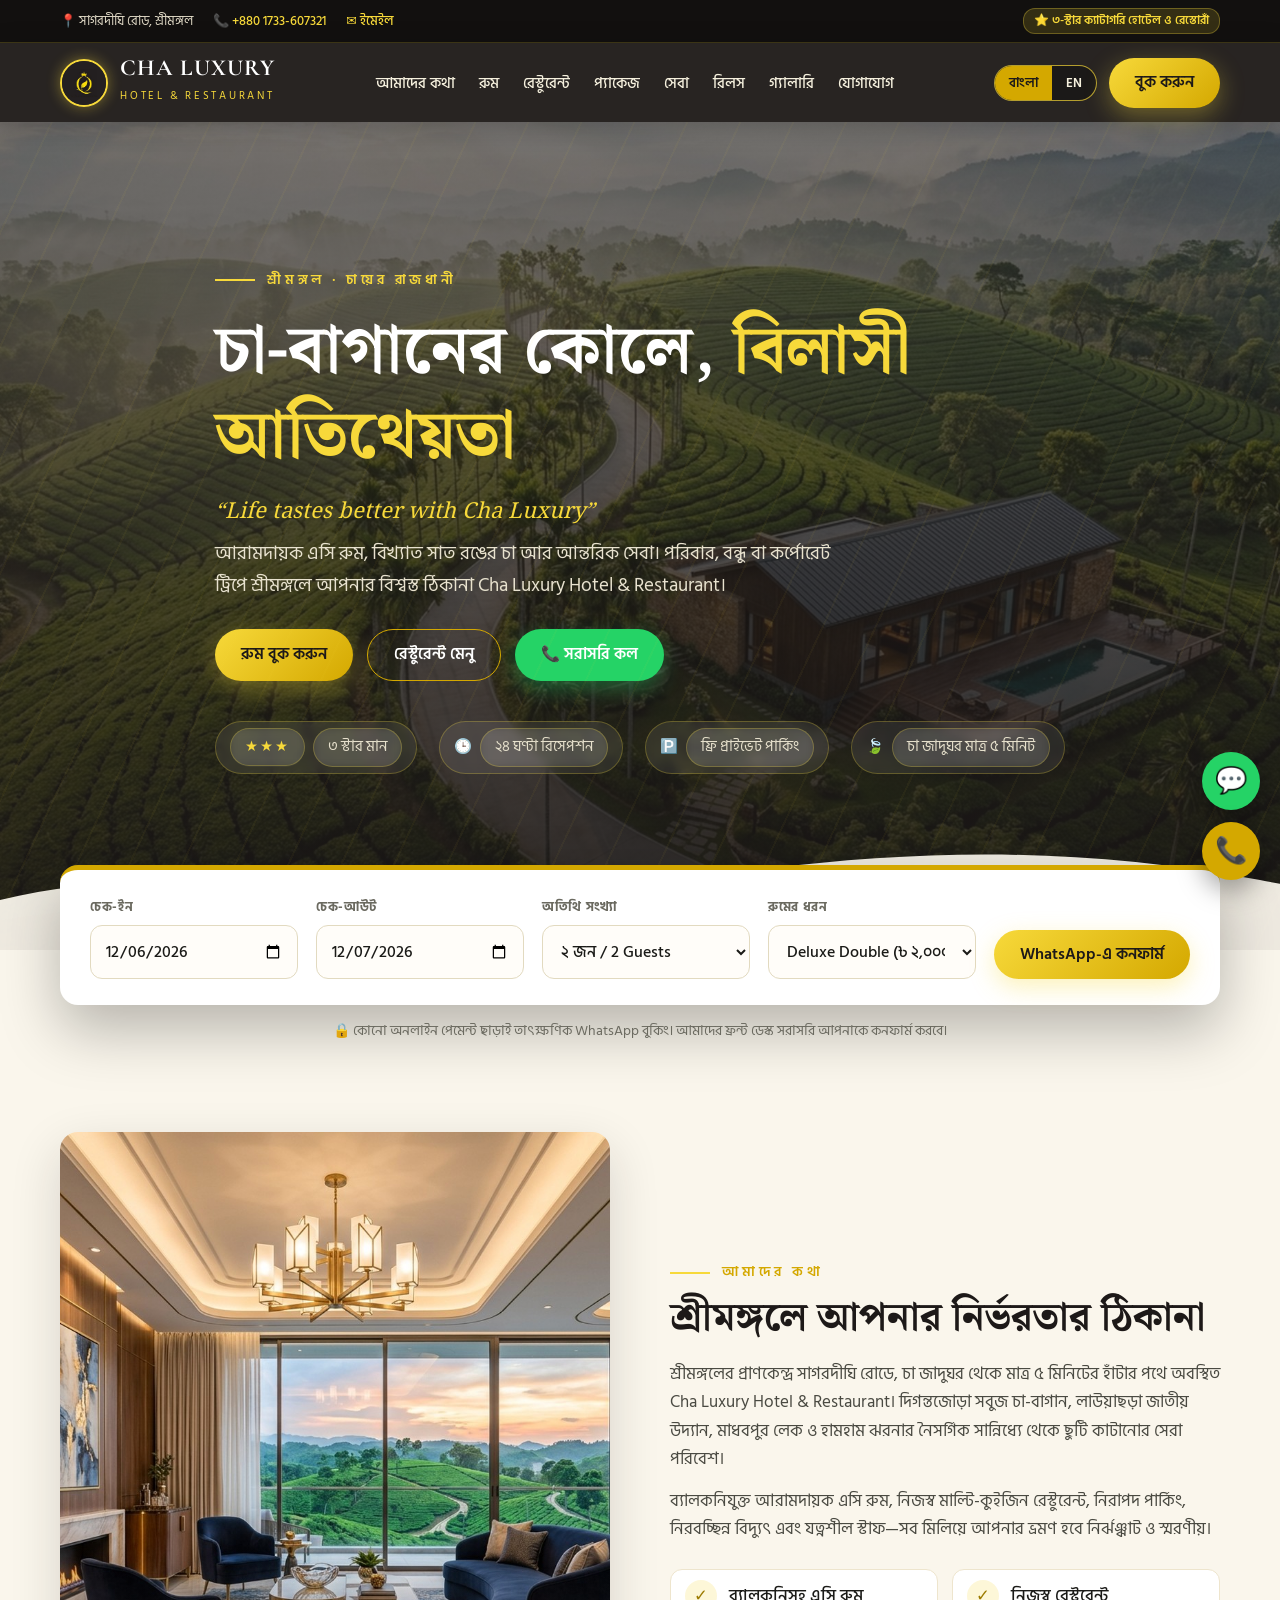
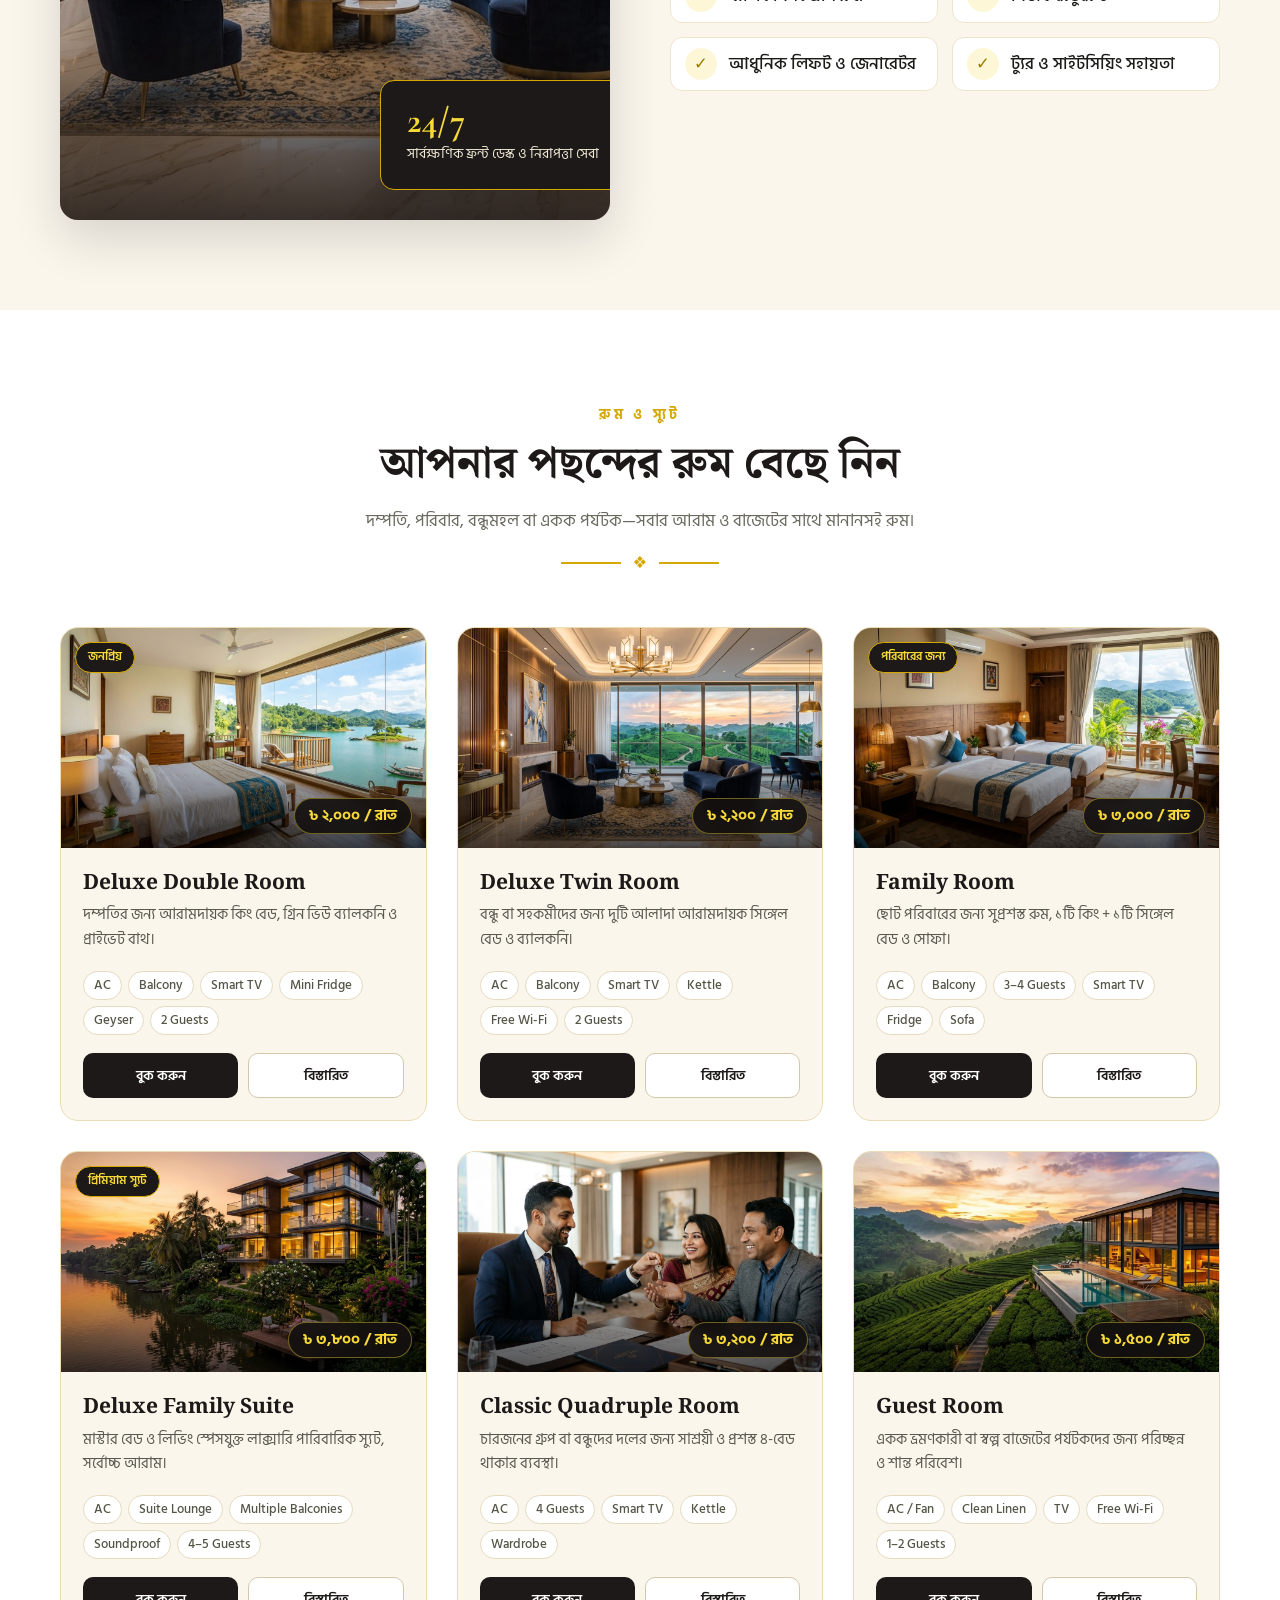
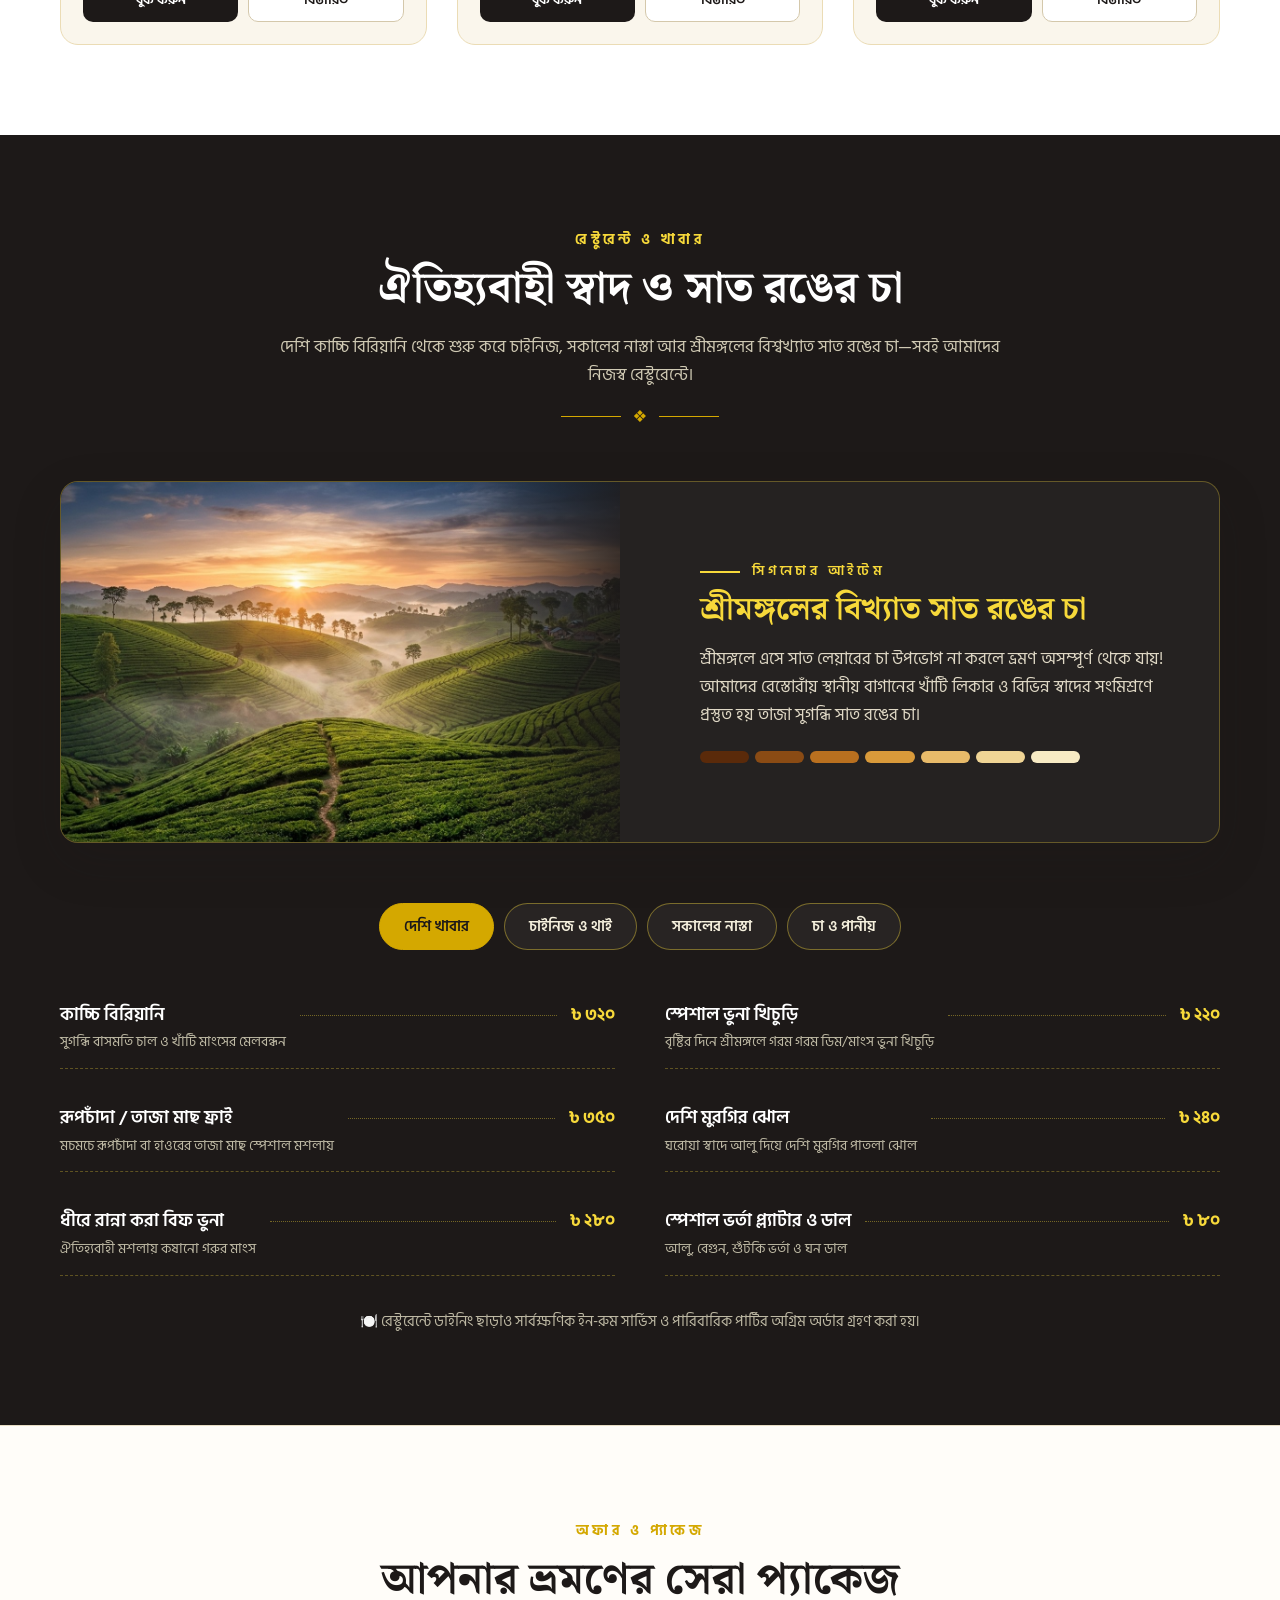
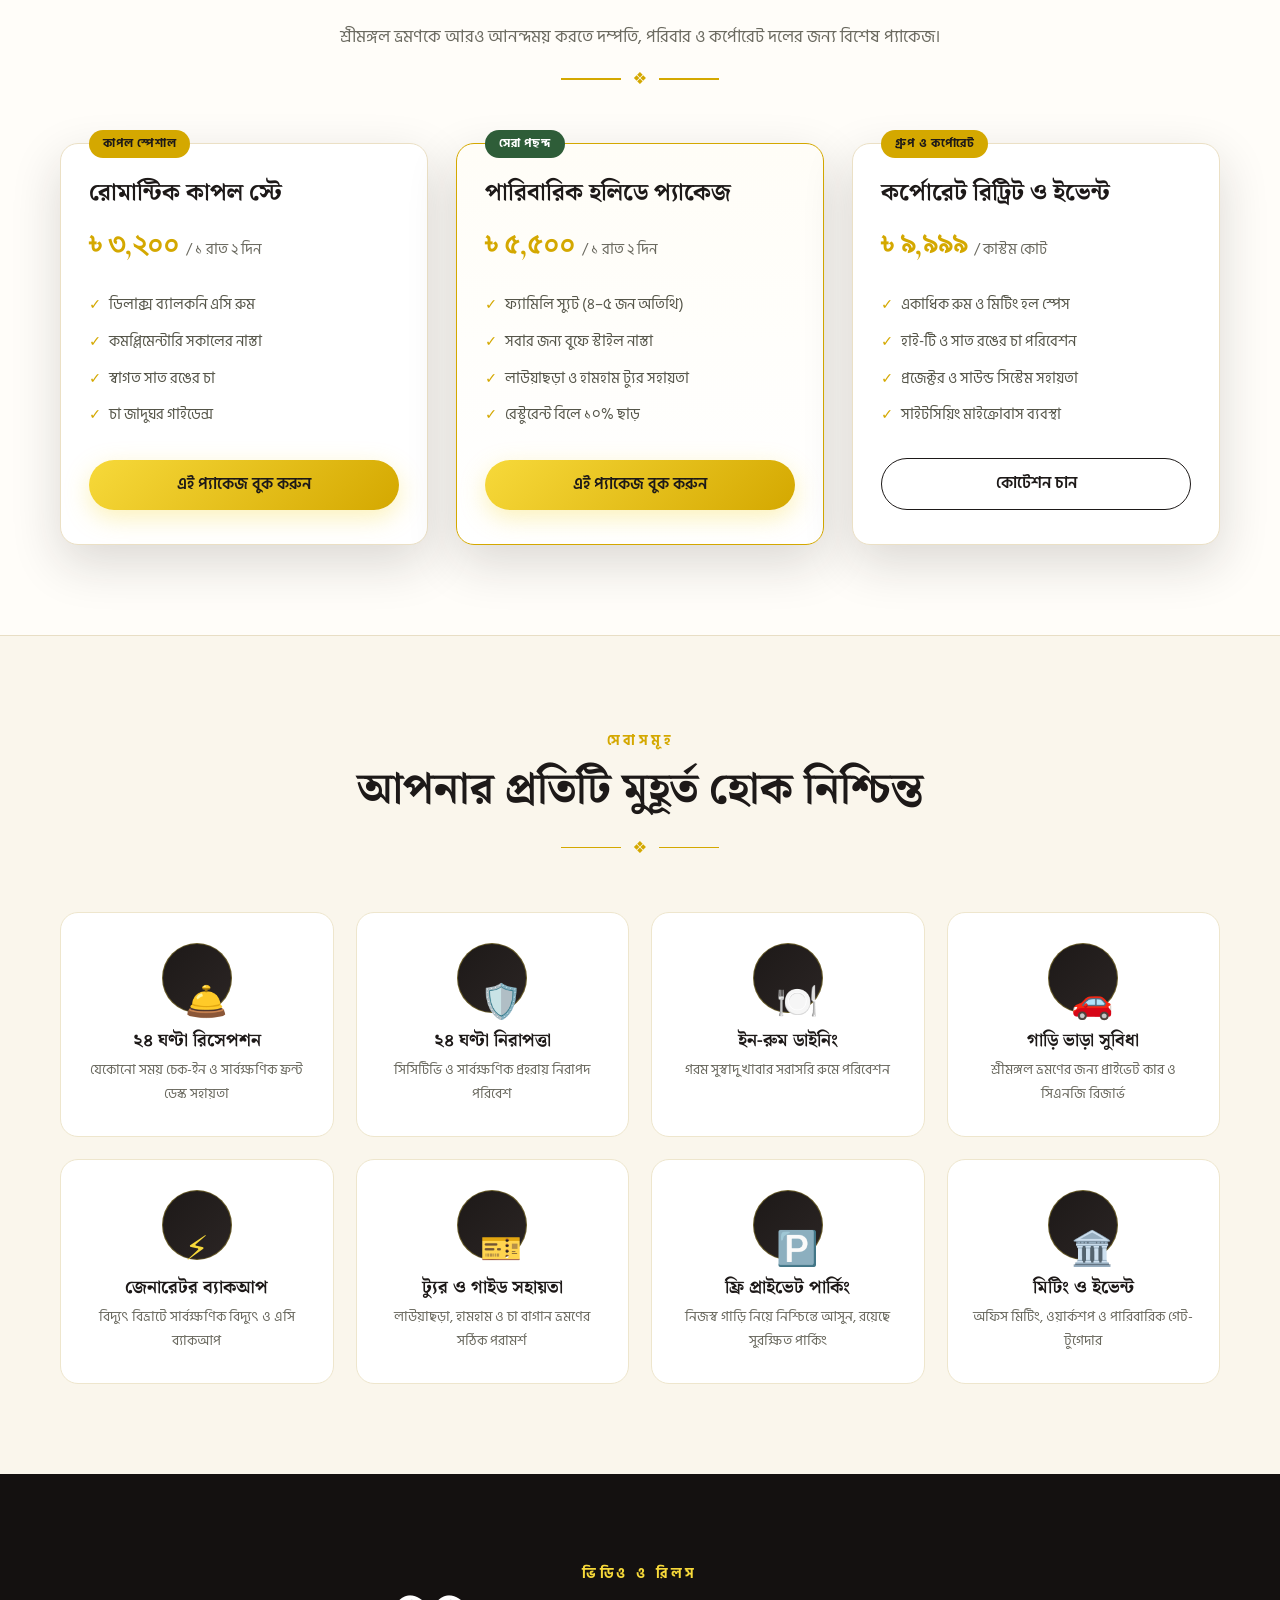
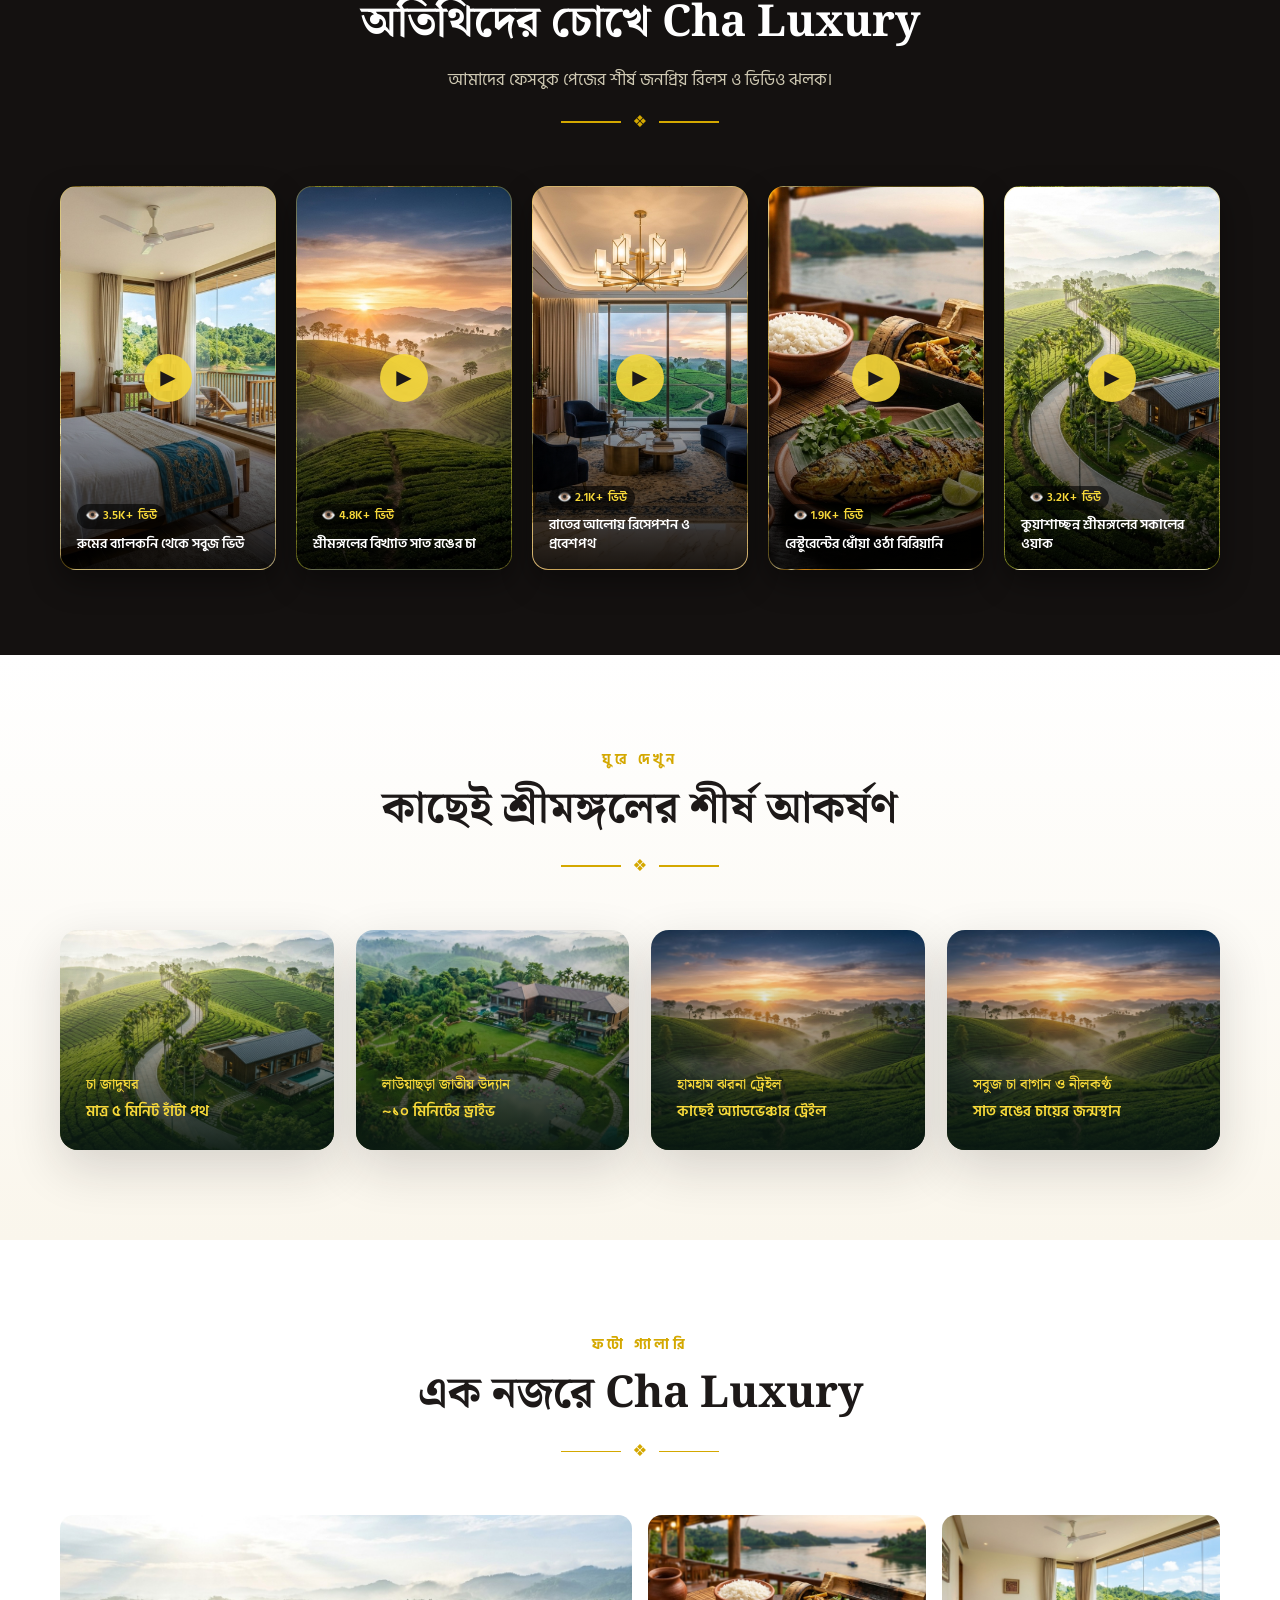
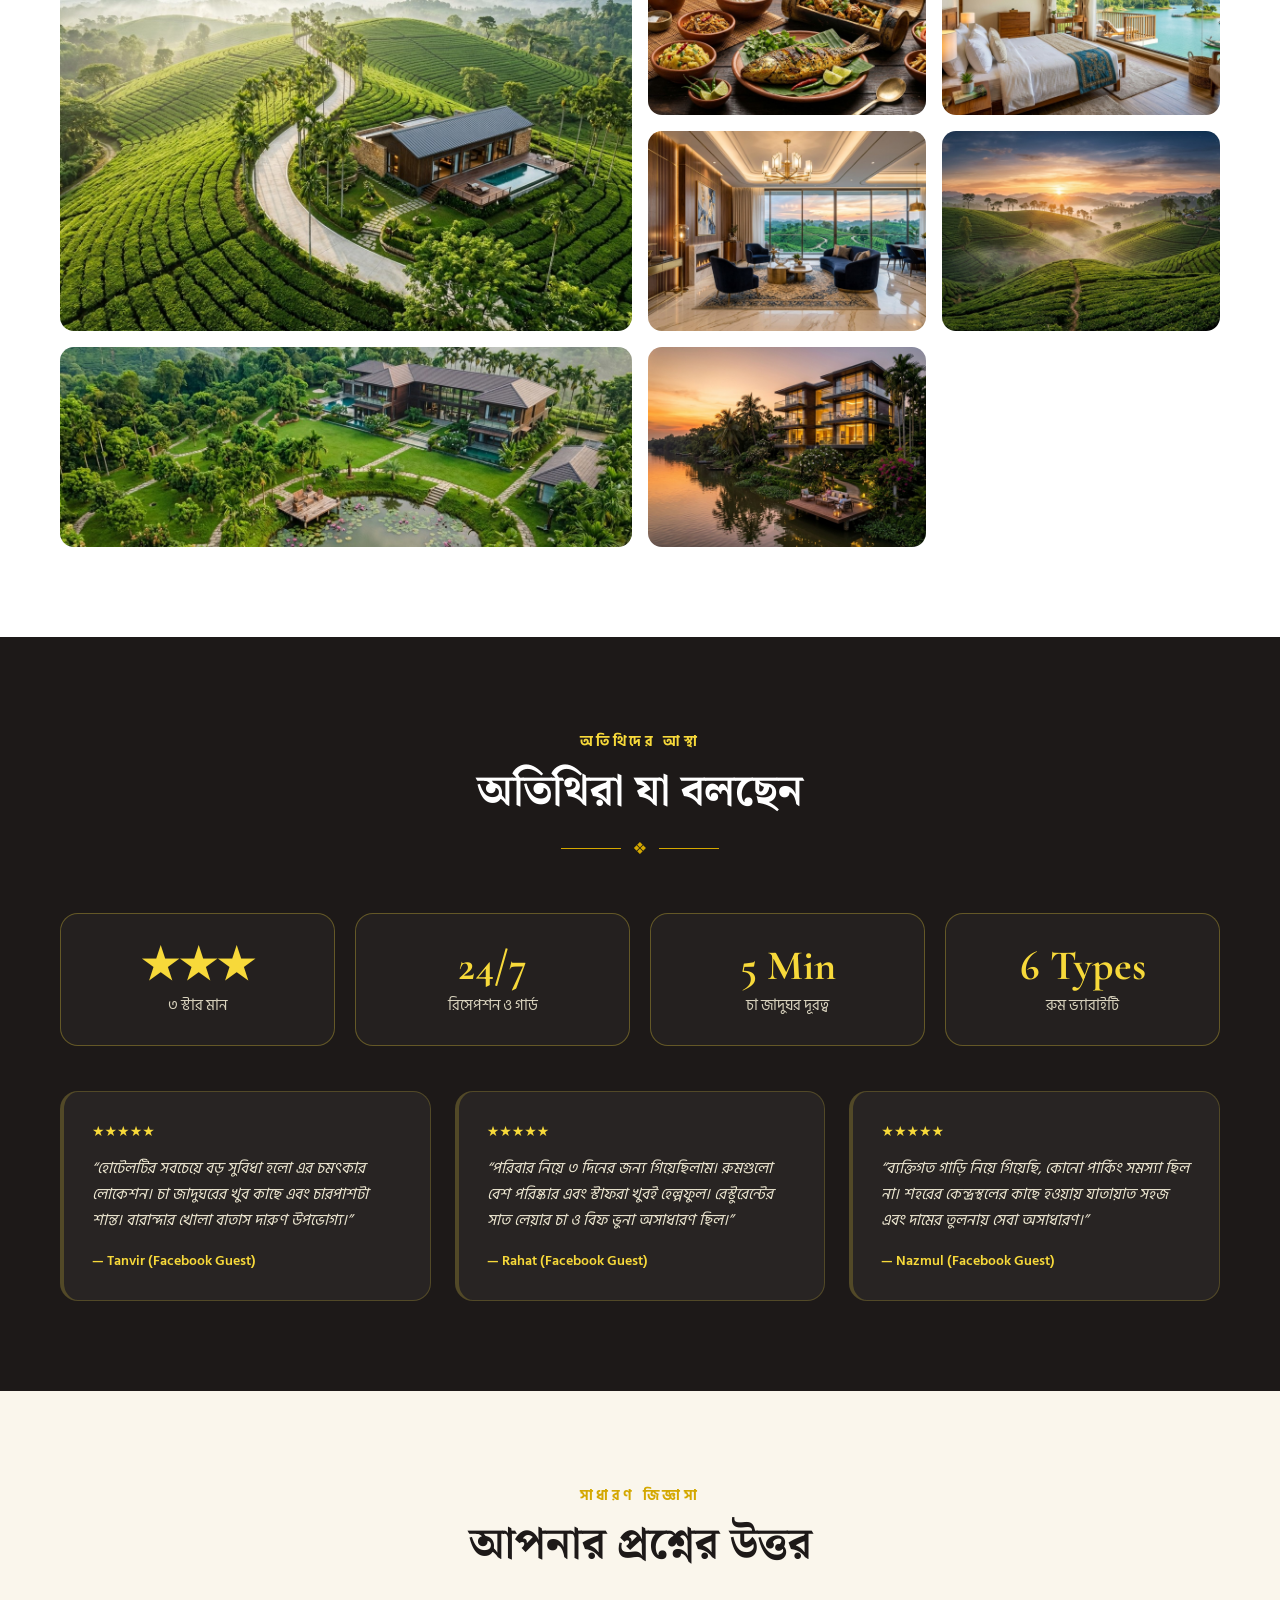
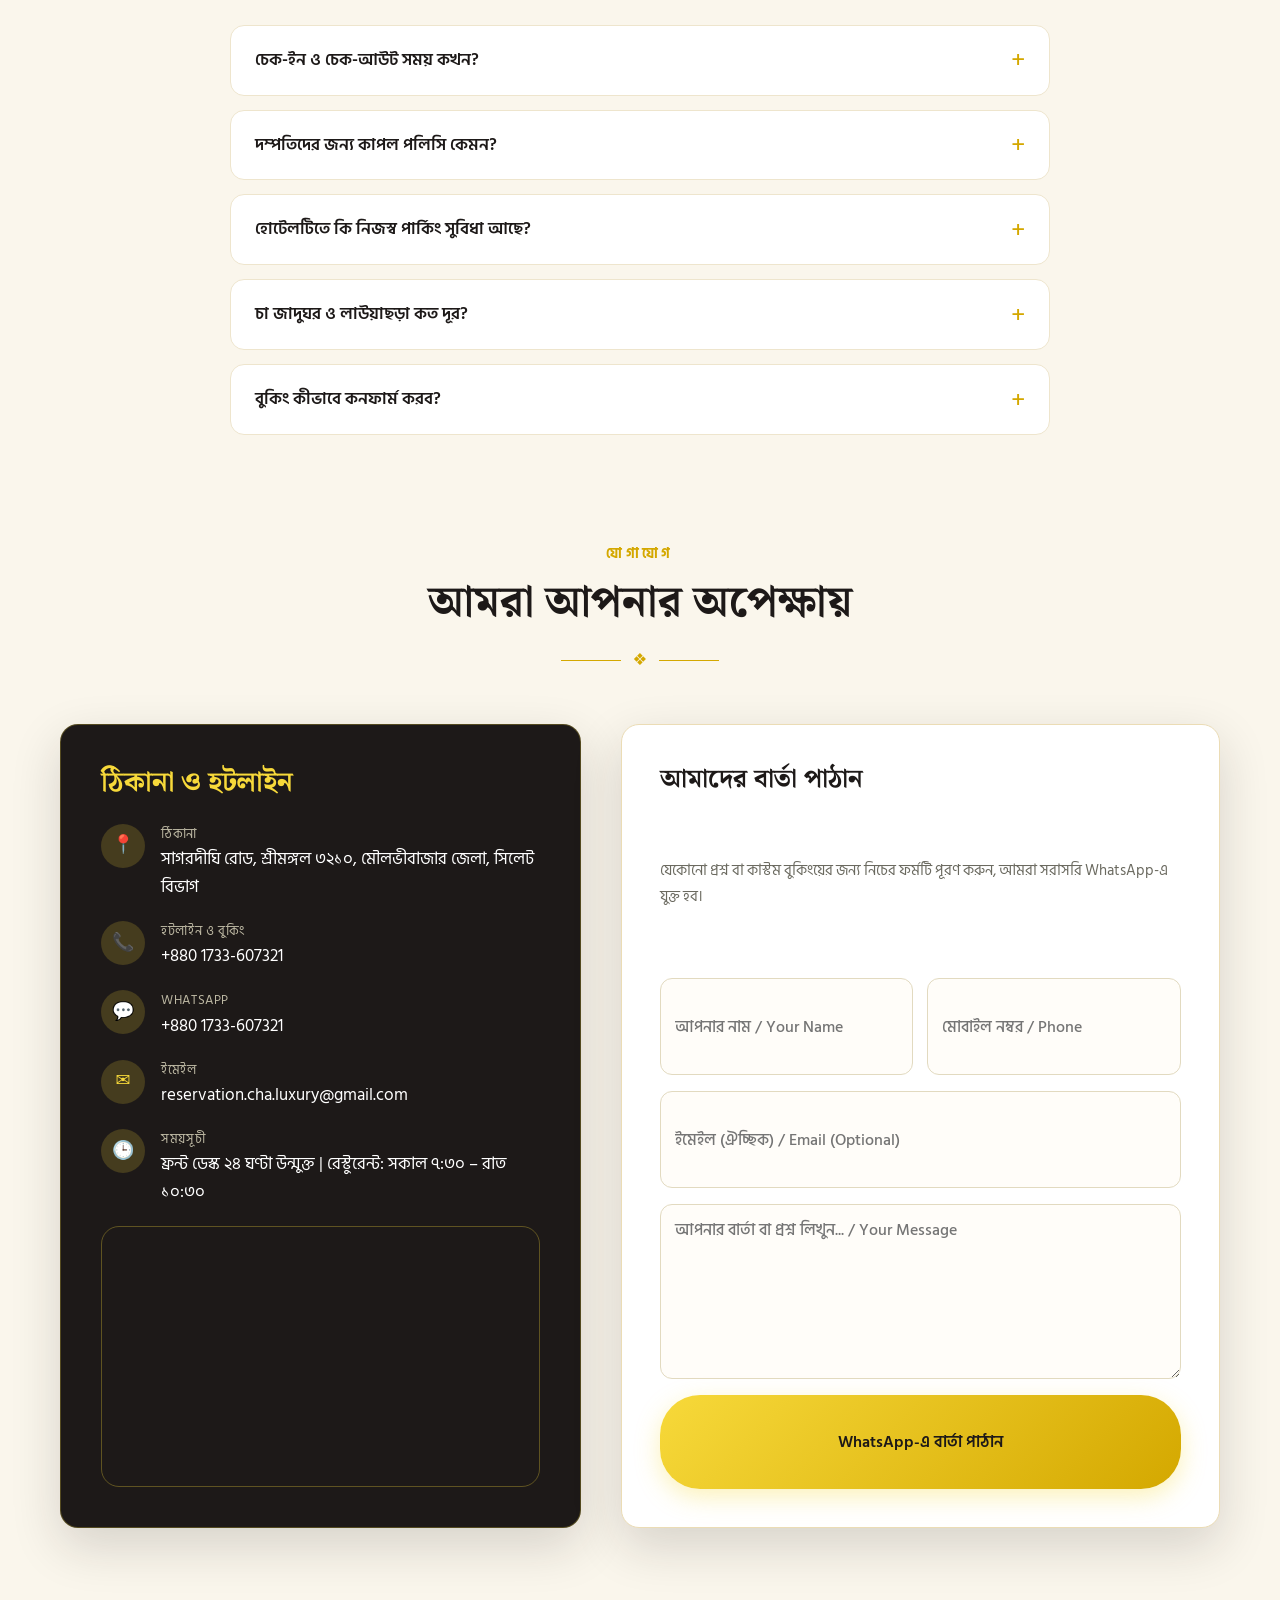
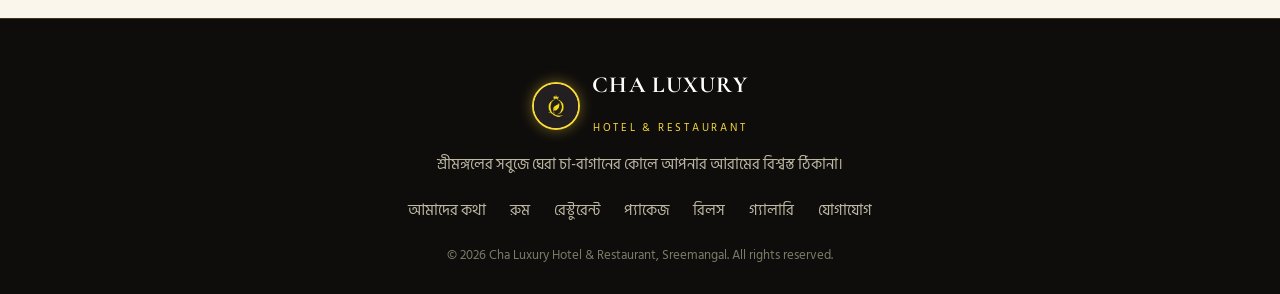
==== commit 07bef449: "feat: add The Vacation Inn Hotel & Resort Bandarban landing page and update portfolio" ====
--- a/Cha Luxury Hotel & Restaurant/index.html
+++ b/Cha Luxury Hotel & Restaurant/index.html
@@ -4,260 +4,1061 @@
 <meta charset="UTF-8">
 <meta name="viewport" content="width=device-width, initial-scale=1">
 <link rel="icon" href="assets/logo.jpg">
-<title>Cha Luxury Hotel & Restaurant | শ্রীমঙ্গল | চা-বাগানের কোলে বিলাসবহুল আতিথেয়তা</title>
-<meta name="description" content="শ্রীমঙ্গলের চা-বাগানের কাছে আরামদায়ক রুম, সুস্বাদু রেস্টুরেন্ট ও সহজ বুকিং। Cha Luxury Hotel & Restaurant, Sagardighi Road, Sreemangal.">
+<title>Cha Luxury Hotel &amp; Restaurant | শ্রীমঙ্গল | চা-বাগানের কোলে বিলাসবহুল আতিথেয়তা</title>
+<meta name="description" content="শ্রীমঙ্গলের সাগরদীঘি রোডে অবস্থিত ৩-স্টার মানের Cha Luxury Hotel & Restaurant। আরামদায়ক এসি রুম, বিখ্যাত সাত রঙের চা, সুস্বাদু রেস্টুরেন্ট ও সহজ WhatsApp বুকিং।">
+<meta property="og:title" content="Cha Luxury Hotel & Restaurant — Sreemangal">
+<meta property="og:description" content="চা-বাগানের কোলে বিলাসী আতিথেয়তা। এসি রুম, সুস্বাদু খাবার, ফ্রি পার্কিং ও ২৪ ঘণ্টা সার্ভিস।">
+<meta property="og:image" content="assets/cover.jpg">
+
+<!-- Google Fonts -->
 <link rel="preconnect" href="https://fonts.googleapis.com">
 <link rel="preconnect" href="https://fonts.gstatic.com" crossorigin>
-<link href="https://fonts.googleapis.com/css2?family=Cormorant+Garamond:wght@500;600;700&family=Hind+Siliguri:wght@400;500;600;700&family=Noto+Serif+Bengali:wght@500;600;700&display=swap" rel="stylesheet">
+<link href="https://fonts.googleapis.com/css2?family=Cormorant+Garamond:ital,wght@0,500;0,600;0,700;1,500;1,600&family=Hind+Siliguri:wght@400;500;600;700&family=Noto+Serif+Bengali:wght@500;600;700&display=swap" rel="stylesheet">
+
 <style>
-:root{
-  --green:#1d1918; --green2:#2b2524; --gold:#d4a800; --gold2:#f7d93a;
-  --cream:#faf6ec; --ink:#1b1b18; --muted:#6b6a60; --white:#fff;
-  --radius:18px; --shadow:0 18px 50px rgba(29,25,24,.18);
-}
-*{box-sizing:border-box;margin:0;padding:0}
-html{scroll-behavior:smooth}
-body{font-family:'Hind Siliguri',system-ui,sans-serif;color:var(--ink);background:var(--cream);line-height:1.7;font-size:17px;overflow-x:hidden}
-h1,h2,h3,.serif{font-family:'Noto Serif Bengali','Cormorant Garamond',serif;line-height:1.3}
-body[data-lang="en"] h1,body[data-lang="en"] h2,body[data-lang="en"] h3,body[data-lang="en"] .serif{font-family:'Cormorant Garamond',serif}
-img{max-width:100%;display:block}
-a{color:inherit;text-decoration:none}
-.wrap{max-width:1180px;margin:auto;padding:0 20px}
-section{padding:90px 0}
-/* language toggle */
-body[data-lang="bn"] .en{display:none!important}
-body[data-lang="en"] .bn{display:none!important}
-
-/* header */
-header{position:fixed;inset:0 0 auto 0;z-index:50;transition:.35s;padding:14px 0}
-header.solid{background:rgba(29,25,24,.96);backdrop-filter:blur(10px);padding:8px 0;box-shadow:0 4px 24px rgba(0,0,0,.25)}
-.nav{display:flex;align-items:center;justify-content:space-between;gap:16px}
-.logo{display:flex;align-items:center;gap:10px;color:#fff}
-.logoimg{width:46px;height:46px;border-radius:50%;border:1.5px solid var(--gold2);object-fit:cover}
-.logo b{font-family:'Cormorant Garamond',serif;font-size:22px;letter-spacing:.04em;display:block;line-height:1}
-.logo small{font-size:10.5px;letter-spacing:.28em;color:var(--gold2);text-transform:uppercase}
-nav ul{display:flex;gap:26px;list-style:none}
-nav a{color:#f6f1de;font-size:15px;font-weight:500;position:relative}
-nav a:after{content:"";position:absolute;left:0;bottom:-4px;height:2px;width:0;background:var(--gold);transition:.3s}
-nav a:hover:after{width:100%}
-.actions{display:flex;align-items:center;gap:10px}
-.lang{display:flex;border:1px solid rgba(247,217,58,.6);border-radius:30px;overflow:hidden}
-.lang button{background:none;border:0;color:#f6f1de;padding:6px 13px;cursor:pointer;font:600 13px 'Hind Siliguri'}
-.lang button.on{background:var(--gold);color:var(--green)}
-.btn{display:inline-flex;align-items:center;justify-content:center;gap:8px;padding:13px 28px;border-radius:40px;font-weight:600;border:0;cursor:pointer;font-family:inherit;font-size:16px;transition:.3s}
-.btn-gold{background:linear-gradient(135deg,var(--gold2),var(--gold));color:var(--green);box-shadow:0 8px 24px rgba(247,217,58,.4)}
-.btn-gold:hover{transform:translateY(-3px);box-shadow:0 14px 30px rgba(247,217,58,.55)}
-.btn-line{border:1.5px solid var(--gold);color:#fff;background:transparent}
-.btn-line:hover{background:var(--gold);color:var(--green)}
-.burger{display:none;background:none;border:0;color:#fff;font-size:28px;cursor:pointer}
-
-/* hero */
-.hero{min-height:100vh;display:flex;align-items:center;position:relative;color:#fff;padding:130px 0 150px;
-  background:linear-gradient(180deg,rgba(29,25,24,.55),rgba(29,25,24,.9)),url(assets/hero.jpg) center/cover,
-  radial-gradient(circle at 70% 20%,#5a4710,#1d1918 70%);}
-.hero:before{content:"";position:absolute;inset:0;background:
-  repeating-linear-gradient(115deg,transparent 0 46px,rgba(247,217,58,.05) 46px 48px);pointer-events:none}
-.tea-hills{position:absolute;left:0;right:0;bottom:0;height:150px;opacity:.9}
-.eyebrow{color:var(--gold2);letter-spacing:.3em;font-size:13px;text-transform:uppercase;font-weight:600;display:flex;align-items:center;gap:12px}
-.eyebrow:before{content:"";width:40px;height:1px;background:var(--gold)}
-.hero h1{font-size:clamp(36px,6vw,68px);margin:18px 0;max-width:800px;font-weight:700}
-.hero h1 em{color:var(--gold2);font-style:normal}
-.tagline{color:var(--gold2);font-size:22px;font-style:italic;margin-bottom:10px}
-.hero p.lead{max-width:600px;font-size:19px;color:#e6e0cc}
-.hero .cta{display:flex;gap:14px;flex-wrap:wrap;margin-top:34px}
-.badges{display:flex;gap:26px;flex-wrap:wrap;margin-top:44px;font-size:14.5px;color:#e6e0cc}
-.badges span{display:flex;align-items:center;gap:8px}
-.stars{color:var(--gold2);letter-spacing:3px}
-
-/* booking bar */
-.booking{position:relative;z-index:5;margin-top:-80px}
-.bbox{background:#fff;border-radius:var(--radius);box-shadow:var(--shadow);padding:26px;display:grid;grid-template-columns:repeat(4,1fr) auto;gap:16px;align-items:end;border-top:4px solid var(--gold)}
-.bbox label{font-size:13px;font-weight:600;color:var(--muted);display:block;margin-bottom:5px}
-.bbox input,.bbox select,.contact-form input,.contact-form textarea{width:100%;padding:12px 14px;border:1.5px solid #e4dec9;border-radius:12px;font:500 16px 'Hind Siliguri';background:#fffdf7;color:var(--ink)}
-.bbox input:focus,.bbox select:focus,.contact-form input:focus,.contact-form textarea:focus{outline:none;border-color:var(--gold);box-shadow:0 0 0 3px rgba(247,217,58,.25)}
-.bnote{text-align:center;font-size:13.5px;color:var(--muted);margin-top:12px}
-
-/* titles */
-.title{text-align:center;max-width:680px;margin:0 auto 54px}
-.title .tag{color:var(--gold);letter-spacing:.28em;text-transform:uppercase;font-size:13px;font-weight:700}
-.title h2{font-size:clamp(28px,4vw,42px);color:var(--green);margin:8px 0 14px}
-.title p{color:var(--muted)}
-.orn{display:flex;justify-content:center;align-items:center;gap:10px;color:var(--gold);margin-top:14px}
-.orn:before,.orn:after{content:"";width:60px;height:1px;background:var(--gold)}
-
-/* about */
-.about{display:grid;grid-template-columns:1.05fr 1fr;gap:60px;align-items:center}
-.about-art{position:relative;aspect-ratio:4/5;border-radius:var(--radius);overflow:hidden;box-shadow:var(--shadow);
-  background:url(assets/about.jpg) center/cover,linear-gradient(160deg,#6b5412,#1d1918)}
-.about-art svg{position:absolute;inset:0;width:100%;height:100%}
-.float-card{position:absolute;right:-18px;bottom:30px;background:var(--green);color:#fff;padding:20px 24px;border-radius:14px;border:1px solid var(--gold);box-shadow:var(--shadow);max-width:230px}
-.float-card b{font-size:34px;color:var(--gold2);font-family:'Cormorant Garamond',serif;display:block;line-height:1}
-.about h2{font-size:clamp(28px,3.6vw,40px);color:var(--green);margin:8px 0 16px}
-.about p{color:#4a4a42;margin-bottom:14px}
-.feat-mini{display:grid;grid-template-columns:1fr 1fr;gap:14px;margin-top:22px}
-.feat-mini div{display:flex;gap:10px;align-items:center;font-weight:500}
-.feat-mini i{width:34px;height:34px;border-radius:50%;background:rgba(247,217,58,.18);color:var(--gold);display:grid;place-items:center;font-style:normal;flex:none}
-
-/* rooms */
-.rooms{background:#fff}
-.grid3{display:grid;grid-template-columns:repeat(3,1fr);gap:28px}
-.room{background:var(--cream);border-radius:var(--radius);overflow:hidden;transition:.4s;border:1px solid #eee6cd;display:flex;flex-direction:column}
-.room:hover{transform:translateY(-8px);box-shadow:var(--shadow)}
-.room .img{height:210px;position:relative;background-size:cover;background-position:center}
-.room .img span{position:absolute;top:14px;left:14px;background:var(--green);color:var(--gold2);font-size:12px;padding:4px 12px;border-radius:20px;font-weight:600}
-.room .body{padding:22px;display:flex;flex-direction:column;flex:1}
-.room h3{font-size:21px;color:var(--green);margin-bottom:6px}
-.room ul{list-style:none;display:flex;flex-wrap:wrap;gap:6px;margin:10px 0 18px}
-.room li{font-size:13px;background:#fff;border:1px solid #eadfbf;padding:3px 11px;border-radius:20px;color:#5a5a4e}
-.room .btn{margin-top:auto;width:100%;background:var(--green);color:#fff;padding:11px}
-.room .btn:hover{background:var(--gold);color:var(--green)}
-.r1{background-image:url(assets/room1.jpg),linear-gradient(135deg,#1f5a40,#1d1918)}
-.r2{background-image:url(assets/room2.jpg),linear-gradient(135deg,#7a5c2b,#2a1f0d)}
-.r3{background-image:url(assets/room3.jpg),linear-gradient(135deg,#2e4d6b,#0f1f2a)}
-.r4{background-image:url(assets/room4.jpg),linear-gradient(135deg,#6b2e4d,#2a0f1f)}
-.r5{background-image:url(assets/room5.jpg),linear-gradient(135deg,#3b6b2e,#142a0f)}
-.r6{background-image:url(assets/room6.jpg),linear-gradient(135deg,#8a6a2b,#3a2a0d)}
-
-/* dining */
-.dining{background:var(--green);color:#fff;position:relative}
-.dining .title h2{color:#fff}.dining .title p{color:#cfc9b3}
-.tabs{display:flex;justify-content:center;gap:10px;flex-wrap:wrap;margin-bottom:36px}
-.tabs button{background:none;border:1px solid rgba(247,217,58,.5);color:#f6f1de;padding:9px 22px;border-radius:30px;cursor:pointer;font:600 15px 'Hind Siliguri';transition:.3s}
-.tabs button.on,.tabs button:hover{background:var(--gold);color:var(--green);border-color:var(--gold)}
-.menu{display:none;grid-template-columns:1fr 1fr;gap:18px 50px}
-.menu.on{display:grid}
-.item{display:flex;gap:14px;align-items:baseline;padding:14px 0;border-bottom:1px dashed rgba(247,217,58,.35)}
-.item h4{font-size:18px;font-weight:600;color:#fff}
-.item p{font-size:14px;color:#bdb8a3}
-.item .dots{flex:1;border-bottom:1px dotted rgba(247,217,58,.4);transform:translateY(-4px)}
-.item .tagx{font-size:12px;color:var(--gold2);white-space:nowrap}
-.dnote{text-align:center;color:#bdb8a3;font-size:14px;margin-top:30px}
-.signature{display:grid;grid-template-columns:1fr 1fr;gap:40px;align-items:center;margin-bottom:70px;background:rgba(255,255,255,.05);border:1px solid rgba(247,217,58,.3);border-radius:var(--radius);overflow:hidden}
-.signature .img{min-height:320px;height:100%;background:url(assets/tea.jpg) center/cover,linear-gradient(135deg,#a8741e,#3b2408)}
-.signature .txt{padding:36px}
-.signature h3{font-size:28px;color:var(--gold2);margin:6px 0 12px}
-.layers{display:flex;gap:6px;margin-top:18px}
-.layers i{flex:1;height:10px;border-radius:5px}
-
-/* services */
-.svc{display:grid;grid-template-columns:repeat(4,1fr);gap:22px}
-.svc div{background:#fff;border-radius:var(--radius);padding:30px 22px;text-align:center;border:1px solid #eee6cd;transition:.3s}
-.svc div:hover{border-color:var(--gold);transform:translateY(-6px);box-shadow:var(--shadow)}
-.svc .ic{font-size:34px;width:70px;height:70px;border-radius:50%;background:linear-gradient(135deg,var(--green),var(--green2));display:grid;place-items:center;margin:0 auto 14px;color:var(--gold2)}
-.svc h3{font-size:18px;color:var(--green);margin-bottom:4px}
-.svc p{font-size:14.5px;color:var(--muted)}
-
-/* explore */
-.explore{background:linear-gradient(180deg,#fff,var(--cream))}
-.near{display:grid;grid-template-columns:repeat(4,1fr);gap:22px}
-.near .c{border-radius:var(--radius);padding:26px;color:#fff;min-height:210px;display:flex;flex-direction:column;justify-content:flex-end;position:relative;overflow:hidden}
-.near .c:before{content:"";position:absolute;inset:0;background:linear-gradient(180deg,transparent 20%,rgba(10,25,18,.92))}
-.near .c>*{position:relative}
-.near .c h3{font-size:19px}
-.near .c span{color:var(--gold2);font-size:14px;font-weight:600}
-.n1{background:linear-gradient(135deg,#4c8a3a,#173a12)}.n2{background:linear-gradient(135deg,#2a7a6b,#0d2e2a)}
-.n3{background:linear-gradient(135deg,#8a6a2b,#33230a)}.n4{background:linear-gradient(135deg,#3a5f8a,#0f1e33)}
-
-/* gallery */
-.gal{display:grid;grid-template-columns:repeat(4,1fr);grid-auto-rows:190px;gap:14px}
-.gal div{border-radius:14px;background-size:cover;background-position:center;position:relative;overflow:hidden;transition:.4s}
-.gal div:hover{transform:scale(1.03);z-index:2;box-shadow:var(--shadow)}
-.gal div:nth-child(1){grid-column:span 2;grid-row:span 2}
-.gal div:nth-child(6){grid-column:span 2}
-.g1{background-image:url(assets/g1.jpg),linear-gradient(135deg,#6b5412,#1d1918)}
-.g2{background-image:url(assets/g2.jpg),linear-gradient(135deg,#b8862b,#3a2808)}
-.g3{background-image:url(assets/g3.jpg),linear-gradient(135deg,#355c7a,#0f1e2a)}
-.g4{background-image:url(assets/g4.jpg),linear-gradient(135deg,#7a3b3b,#2a0f0f)}
-.g5{background-image:url(assets/g5.jpg),linear-gradient(135deg,#4a7a35,#142a0d)}
-.g6{background-image:url(assets/g6.jpg),linear-gradient(135deg,#8a6a2b,#2a1f0a)}
-.g7{background-image:url(assets/g7.jpg),linear-gradient(135deg,#2a6b6b,#0d2a2a)}
-.gal div:after{content:"";position:absolute;inset:0;background:radial-gradient(circle at 30% 20%,rgba(255,255,255,.12),transparent 55%)}
-.gnote{text-align:center;color:var(--muted);font-size:14px;margin-top:18px}
-
-/* why */
-.why{background:var(--green);color:#fff}
-.why .title h2{color:#fff}.why .title p{color:#cfc9b3}
-.stats{display:grid;grid-template-columns:repeat(4,1fr);gap:20px;text-align:center}
-.stats div{padding:26px 10px;border:1px solid rgba(247,217,58,.3);border-radius:var(--radius)}
-.stats b{display:block;font:700 40px 'Cormorant Garamond',serif;color:var(--gold2)}
-.stats span{font-size:15px;color:#d8d2bd}
-.love{display:grid;grid-template-columns:repeat(3,1fr);gap:24px;margin-top:40px}
-.love blockquote{background:rgba(255,255,255,.06);padding:26px;border-radius:var(--radius);border-left:3px solid var(--gold)}
-.love blockquote p{font-style:italic;color:#ece6d0}
-.love cite{display:block;margin-top:10px;font-style:normal;color:var(--gold2);font-size:14px}
-
-/* faq */
-.faq{max-width:800px;margin:auto}
-details{background:#fff;border:1px solid #eee6cd;border-radius:14px;margin-bottom:12px;padding:0 22px}
-summary{cursor:pointer;padding:18px 0;font-weight:600;color:var(--green);list-style:none;display:flex;justify-content:space-between;gap:10px}
-summary::-webkit-details-marker{display:none}
-summary:after{content:"+";color:var(--gold);font-size:24px;line-height:1}
-details[open] summary:after{content:"–"}
-details p{padding-bottom:18px;color:#55554a}
-
-/* contact */
-.contact{display:grid;grid-template-columns:1fr 1.1fr;gap:40px}
-.cinfo{background:var(--green);color:#fff;border-radius:var(--radius);padding:38px}
-.cinfo h3{font-size:26px;color:var(--gold2);margin-bottom:18px}
-.cinfo .row{display:flex;gap:14px;margin-bottom:18px}
-.cinfo .row i{font-style:normal;width:42px;height:42px;flex:none;border-radius:50%;background:rgba(247,217,58,.2);display:grid;place-items:center;color:var(--gold2)}
-.cinfo small{color:#bdb8a3;display:block;font-size:13px}
-.map{border-radius:var(--radius);overflow:hidden;min-height:260px;margin-top:10px}
-.map iframe{width:100%;height:100%;min-height:260px;border:0}
-.contact-form{background:#fff;border-radius:var(--radius);padding:34px;border:1px solid #eee6cd;display:grid;gap:14px}
-.contact-form h3{color:var(--green);font-size:24px}
-.two{display:grid;grid-template-columns:1fr 1fr;gap:14px}
-
-/* footer */
-footer{background:#0f0d0c;color:#bdb8a3;padding:50px 0 24px;text-align:center;font-size:15px}
-footer .logo{justify-content:center;margin-bottom:12px}
-footer .links{display:flex;gap:22px;justify-content:center;flex-wrap:wrap;margin:16px 0}
-footer .links a:hover{color:var(--gold2)}
-footer small{display:block;margin-top:18px;color:#7d7a68}
-
-/* floating */
-.fab{position:fixed;right:18px;bottom:18px;z-index:60;display:flex;flex-direction:column;gap:12px}
-.fab a{width:56px;height:56px;border-radius:50%;display:grid;place-items:center;font-size:26px;box-shadow:0 8px 22px rgba(0,0,0,.3);transition:.3s;color:#fff}
-.fab a:hover{transform:scale(1.1)}
-.fab .wa{background:#25d366}.fab .call{background:var(--gold);color:var(--green)}
-.reveal{opacity:0;transform:translateY(30px);transition:1s}
-.reveal.in{opacity:1;transform:none}
-
-/* mobile */
-@media(max-width:980px){
-  .grid3,.svc,.near,.stats,.love{grid-template-columns:1fr 1fr}
-  .bbox{grid-template-columns:1fr 1fr}.bbox .btn{grid-column:span 2}
-  .about,.contact,.signature{grid-template-columns:1fr}
-  .float-card{right:12px}
-  .gal{grid-template-columns:1fr 1fr}.gal div:nth-child(6){grid-column:span 1}
-  .menu{grid-template-columns:1fr}
-}
-@media(max-width:820px){
-  .burger{display:block}
-  nav{position:fixed;inset:0 0 0 auto;width:78%;max-width:320px;background:var(--green);transform:translateX(100%);transition:.4s;padding:90px 30px;box-shadow:-10px 0 40px rgba(0,0,0,.4)}
-  nav.open{transform:none}
-  nav ul{flex-direction:column;gap:22px}
-  nav a{font-size:18px}
-  .actions .btn{display:none}
-}
-@media(max-width:600px){
-  body{font-size:16px}section{padding:64px 0}
-  .grid3,.svc,.near,.stats,.love,.two{grid-template-columns:1fr}
-  .bbox{grid-template-columns:1fr}.bbox .btn{grid-column:auto}
-  .hero{padding-top:110px}
-  .feat-mini{grid-template-columns:1fr}
-  .logo small{display:none}
-  .near .c{min-height:160px}
-}
-@media(prefers-reduced-motion:reduce){*{transition:none!important;scroll-behavior:auto!important}.reveal{opacity:1;transform:none}}
+:root {
+  --green: #1d1918;
+  --green2: #2b2524;
+  --gold: #d4a800;
+  --gold2: #f7d93a;
+  --cream: #faf6ec;
+  --ink: #1b1b18;
+  --muted: #6b6a60;
+  --white: #ffffff;
+  --tea-green: #2e5d38;
+  --radius: 18px;
+  --shadow: 0 18px 50px rgba(29, 25, 24, 0.16);
+  --shadow-lg: 0 24px 60px rgba(0, 0, 0, 0.28);
+}
+
+* { box-sizing: border-box; margin: 0; padding: 0; }
+html { scroll-behavior: smooth; }
+body {
+  font-family: 'Hind Siliguri', system-ui, -apple-system, sans-serif;
+  color: var(--ink);
+  background: var(--cream);
+  line-height: 1.7;
+  font-size: 16.5px;
+  overflow-x: hidden;
+}
+
+h1, h2, h3, .serif {
+  font-family: 'Noto Serif Bengali', 'Cormorant Garamond', serif;
+  line-height: 1.3;
+}
+body[data-lang="en"] h1,
+body[data-lang="en"] h2,
+body[data-lang="en"] h3,
+body[data-lang="en"] .serif {
+  font-family: 'Cormorant Garamond', serif;
+}
+
+img { max-width: 100%; display: block; }
+a { color: inherit; text-decoration: none; }
+.wrap { max-width: 1200px; margin: auto; padding: 0 20px; }
+section { padding: 90px 0; }
+
+/* Language toggle rules */
+body[data-lang="bn"] .en { display: none !important; }
+body[data-lang="en"] .bn { display: none !important; }
+
+/* Top notification banner */
+.topbar {
+  background: #12100f;
+  color: #dfd8c5;
+  font-size: 13px;
+  padding: 8px 0;
+  border-bottom: 1px solid rgba(247, 217, 58, 0.2);
+}
+.topbar-content {
+  display: flex;
+  justify-content: space-between;
+  align-items: center;
+  flex-wrap: wrap;
+  gap: 10px;
+}
+.topbar-info { display: flex; gap: 20px; align-items: center; }
+.topbar-info a { color: var(--gold2); display: inline-flex; align-items: center; gap: 5px; font-weight: 500; }
+.topbar-badge {
+  background: rgba(247, 217, 58, 0.15);
+  color: var(--gold2);
+  padding: 2px 10px;
+  border-radius: 12px;
+  font-size: 12px;
+  font-weight: 600;
+  border: 1px solid rgba(247, 217, 58, 0.3);
+}
+
+/* Header */
+header {
+  position: sticky;
+  top: 0;
+  z-index: 100;
+  background: rgba(29, 25, 24, 0.95);
+  backdrop-filter: blur(12px);
+  padding: 14px 0;
+  transition: all 0.35s ease;
+  box-shadow: 0 4px 24px rgba(0, 0, 0, 0.22);
+}
+header.scrolled { padding: 8px 0; background: rgba(20, 17, 16, 0.98); }
+.nav { display: flex; align-items: center; justify-content: space-between; gap: 16px; }
+.logo { display: flex; align-items: center; gap: 12px; color: #fff; }
+.logoimg {
+  width: 48px;
+  height: 48px;
+  border-radius: 50%;
+  border: 2px solid var(--gold2);
+  object-fit: cover;
+  box-shadow: 0 0 14px rgba(247, 217, 58, 0.4);
+}
+.logo b {
+  font-family: 'Cormorant Garamond', serif;
+  font-size: 23px;
+  letter-spacing: 0.05em;
+  display: block;
+  line-height: 1;
+}
+.logo small {
+  font-size: 11px;
+  letter-spacing: 0.25em;
+  color: var(--gold2);
+  text-transform: uppercase;
+}
+
+nav ul { display: flex; gap: 24px; list-style: none; }
+nav a {
+  color: #f6f1de;
+  font-size: 15px;
+  font-weight: 500;
+  position: relative;
+  transition: color 0.25s;
+}
+nav a:after {
+  content: "";
+  position: absolute;
+  left: 0;
+  bottom: -4px;
+  height: 2px;
+  width: 0;
+  background: var(--gold2);
+  transition: width 0.3s ease;
+}
+nav a:hover, nav a.active { color: var(--gold2); }
+nav a:hover:after, nav a.active:after { width: 100%; }
+
+.actions { display: flex; align-items: center; gap: 12px; }
+.lang {
+  display: flex;
+  border: 1.5px solid rgba(247, 217, 58, 0.7);
+  border-radius: 30px;
+  overflow: hidden;
+  background: rgba(0, 0, 0, 0.3);
+}
+.lang button {
+  background: none;
+  border: 0;
+  color: #f6f1de;
+  padding: 6px 14px;
+  cursor: pointer;
+  font: 600 13px 'Hind Siliguri', sans-serif;
+  transition: all 0.2s;
+}
+.lang button.on { background: var(--gold); color: var(--green); }
+
+.btn {
+  display: inline-flex;
+  align-items: center;
+  justify-content: center;
+  gap: 8px;
+  padding: 12px 26px;
+  border-radius: 40px;
+  font-weight: 600;
+  border: 0;
+  cursor: pointer;
+  font-family: inherit;
+  font-size: 15.5px;
+  transition: all 0.3s ease;
+}
+.btn-gold {
+  background: linear-gradient(135deg, var(--gold2), var(--gold));
+  color: var(--green);
+  box-shadow: 0 8px 24px rgba(247, 217, 58, 0.35);
+}
+.btn-gold:hover {
+  transform: translateY(-3px);
+  box-shadow: 0 14px 30px rgba(247, 217, 58, 0.55);
+}
+.btn-line {
+  border: 1.5px solid var(--gold);
+  color: #fff;
+  background: transparent;
+}
+.btn-line:hover {
+  background: var(--gold);
+  color: var(--green);
+}
+.btn-wa {
+  background: #25d366;
+  color: #fff;
+  box-shadow: 0 8px 20px rgba(37, 211, 102, 0.35);
+}
+.btn-wa:hover {
+  background: #20bd5a;
+  transform: translateY(-2px);
+}
+.burger { display: none; background: none; border: 0; color: #fff; font-size: 28px; cursor: pointer; }
+
+/* Hero Section */
+.hero {
+  min-height: 92vh;
+  display: flex;
+  align-items: center;
+  position: relative;
+  color: #fff;
+  padding: 130px 0 160px;
+  background: linear-gradient(180deg, rgba(29, 25, 24, 0.6) 0%, rgba(29, 25, 24, 0.92) 100%),
+              url(assets/hero.jpg) center/cover no-repeat;
+}
+.hero:before {
+  content: "";
+  position: absolute;
+  inset: 0;
+  background: repeating-linear-gradient(115deg, transparent 0 46px, rgba(247, 217, 58, 0.04) 46px 48px);
+  pointer-events: none;
+}
+.tea-hills {
+  position: absolute;
+  left: 0; right: 0; bottom: 0;
+  height: 120px;
+  opacity: 0.95;
+  pointer-events: none;
+}
+.eyebrow {
+  color: var(--gold2);
+  letter-spacing: 0.28em;
+  font-size: 13.5px;
+  text-transform: uppercase;
+  font-weight: 600;
+  display: flex;
+  align-items: center;
+  gap: 12px;
+}
+.eyebrow:before { content: ""; width: 40px; height: 1.5px; background: var(--gold2); }
+.hero h1 {
+  font-size: clamp(36px, 5.8vw, 68px);
+  margin: 18px 0;
+  max-width: 820px;
+  font-weight: 700;
+  line-height: 1.25;
+}
+.hero h1 em { color: var(--gold2); font-style: normal; }
+.tagline {
+  color: var(--gold2);
+  font-size: 22px;
+  font-style: italic;
+  margin-bottom: 12px;
+}
+.hero p.lead {
+  max-width: 640px;
+  font-size: 18.5px;
+  color: #e8e2cf;
+  margin-bottom: 24px;
+}
+.hero .cta { display: flex; gap: 14px; flex-wrap: wrap; margin-top: 28px; }
+.badges {
+  display: flex;
+  gap: 22px;
+  flex-wrap: wrap;
+  margin-top: 40px;
+  font-size: 14.5px;
+  color: #e6e0cc;
+}
+.badges span {
+  display: flex;
+  align-items: center;
+  gap: 8px;
+  background: rgba(255, 255, 255, 0.08);
+  padding: 6px 14px;
+  border-radius: 30px;
+  border: 1px solid rgba(247, 217, 58, 0.25);
+  backdrop-filter: blur(4px);
+}
+.stars { color: var(--gold2); letter-spacing: 2px; }
+
+/* Booking Bar */
+.booking { position: relative; z-index: 10; margin-top: -85px; }
+.bbox {
+  background: #ffffff;
+  border-radius: var(--radius);
+  box-shadow: var(--shadow-lg);
+  padding: 26px 30px;
+  display: grid;
+  grid-template-columns: repeat(4, 1fr) auto;
+  gap: 18px;
+  align-items: end;
+  border-top: 5px solid var(--gold);
+}
+.bbox label {
+  font-size: 13px;
+  font-weight: 700;
+  color: var(--muted);
+  display: block;
+  margin-bottom: 6px;
+  text-transform: uppercase;
+  letter-spacing: 0.05em;
+}
+.bbox input, .bbox select, .contact-form input, .contact-form textarea {
+  width: 100%;
+  padding: 12px 14px;
+  border: 1.5px solid #e2dac0;
+  border-radius: 12px;
+  font: 500 16px 'Hind Siliguri', sans-serif;
+  background: #fffdf9;
+  color: var(--ink);
+  transition: all 0.25s;
+}
+.bbox input:focus, .bbox select:focus, .contact-form input:focus, .contact-form textarea:focus {
+  outline: none;
+  border-color: var(--gold);
+  box-shadow: 0 0 0 3px rgba(247, 217, 58, 0.25);
+  background: #fff;
+}
+.bnote {
+  text-align: center;
+  font-size: 14px;
+  color: var(--muted);
+  margin-top: 14px;
+}
+
+/* Titles */
+.title { text-align: center; max-width: 720px; margin: 0 auto 50px; }
+.title .tag {
+  color: var(--gold);
+  letter-spacing: 0.25em;
+  text-transform: uppercase;
+  font-size: 13.5px;
+  font-weight: 700;
+  display: inline-block;
+}
+.title h2 { font-size: clamp(28px, 3.8vw, 44px); color: var(--green); margin: 8px 0 14px; }
+.title p { color: var(--muted); font-size: 16.5px; }
+.orn { display: flex; justify-content: center; align-items: center; gap: 12px; color: var(--gold); margin-top: 14px; }
+.orn:before, .orn:after { content: ""; width: 60px; height: 1.5px; background: var(--gold); }
+
+/* About Section */
+.about { display: grid; grid-template-columns: 1fr 1fr; gap: 60px; align-items: center; }
+.about-art {
+  position: relative;
+  aspect-ratio: 4/5;
+  border-radius: var(--radius);
+  overflow: hidden;
+  box-shadow: var(--shadow);
+  background: url(assets/about.jpg) center/cover no-repeat, linear-gradient(160deg, #6b5412, #1d1918);
+}
+.about-art:before {
+  content: "";
+  position: absolute;
+  inset: 0;
+  background: linear-gradient(180deg, transparent 60%, rgba(29, 25, 24, 0.85));
+}
+.float-card {
+  position: absolute;
+  right: -16px;
+  bottom: 30px;
+  background: var(--green);
+  color: #fff;
+  padding: 22px 26px;
+  border-radius: 14px;
+  border: 1px solid var(--gold);
+  box-shadow: var(--shadow-lg);
+  max-width: 250px;
+}
+.float-card b {
+  font-size: 36px;
+  color: var(--gold2);
+  font-family: 'Cormorant Garamond', serif;
+  display: block;
+  line-height: 1;
+}
+.float-card span { font-size: 14px; color: #ece6d2; }
+.about h2 { font-size: clamp(28px, 3.6vw, 40px); color: var(--green); margin: 8px 0 16px; }
+.about p { color: #4a4a42; margin-bottom: 14px; font-size: 16.5px; }
+.feat-mini { display: grid; grid-template-columns: 1fr 1fr; gap: 14px; margin-top: 26px; }
+.feat-mini div {
+  display: flex;
+  gap: 12px;
+  align-items: center;
+  font-weight: 500;
+  background: #fff;
+  padding: 10px 14px;
+  border-radius: 12px;
+  border: 1px solid #eee5cd;
+}
+.feat-mini i {
+  width: 32px;
+  height: 32px;
+  border-radius: 50%;
+  background: rgba(247, 217, 58, 0.2);
+  color: #9c7b00;
+  display: grid;
+  place-items: center;
+  font-style: normal;
+  font-weight: 700;
+  flex: none;
+}
+
+/* Rooms Section */
+.rooms { background: #ffffff; }
+.grid3 { display: grid; grid-template-columns: repeat(3, 1fr); gap: 30px; }
+.room {
+  background: var(--cream);
+  border-radius: var(--radius);
+  overflow: hidden;
+  transition: all 0.35s ease;
+  border: 1px solid #ebdcb5;
+  display: flex;
+  flex-direction: column;
+}
+.room:hover {
+  transform: translateY(-8px);
+  box-shadow: var(--shadow);
+  border-color: var(--gold);
+}
+.room .img {
+  height: 220px;
+  position: relative;
+  background-size: cover;
+  background-position: center;
+}
+.room .img:after {
+  content: "";
+  position: absolute;
+  inset: 0;
+  background: linear-gradient(180deg, transparent 50%, rgba(0, 0, 0, 0.65));
+}
+.room .badge-top {
+  position: absolute;
+  top: 14px;
+  left: 14px;
+  z-index: 2;
+  background: var(--green);
+  color: var(--gold2);
+  font-size: 12px;
+  padding: 4px 12px;
+  border-radius: 20px;
+  font-weight: 600;
+  border: 1px solid var(--gold);
+}
+.room .price-tag {
+  position: absolute;
+  bottom: 14px;
+  right: 14px;
+  z-index: 2;
+  background: rgba(20, 17, 16, 0.92);
+  color: var(--gold2);
+  padding: 5px 14px;
+  border-radius: 20px;
+  font-size: 14.5px;
+  font-weight: 700;
+  backdrop-filter: blur(4px);
+  border: 1px solid rgba(247, 217, 58, 0.4);
+}
+.room .body { padding: 22px; display: flex; flex-direction: column; flex: 1; }
+.room h3 { font-size: 21px; color: var(--green); margin-bottom: 6px; }
+.room p.desc { font-size: 14.5px; color: #5a5950; min-height: 42px; margin-bottom: 8px; }
+.room ul { list-style: none; display: flex; flex-wrap: wrap; gap: 6px; margin: 10px 0 18px; }
+.room li {
+  font-size: 12.5px;
+  background: #fff;
+  border: 1px solid #e5dac0;
+  padding: 3px 10px;
+  border-radius: 20px;
+  color: #555547;
+  font-weight: 500;
+}
+.room-actions { display: grid; grid-template-columns: 1fr 1fr; gap: 10px; margin-top: auto; }
+.room .btn-book {
+  background: var(--green);
+  color: #fff;
+  padding: 10px;
+  font-size: 14px;
+  border-radius: 10px;
+  text-align: center;
+}
+.room .btn-book:hover { background: var(--gold); color: var(--green); }
+.room .btn-detail {
+  background: #fff;
+  color: var(--green);
+  border: 1.5px solid #d4c8ab;
+  padding: 10px;
+  font-size: 14px;
+  border-radius: 10px;
+  text-align: center;
+}
+.room .btn-detail:hover { border-color: var(--gold); color: var(--gold); }
+
+.r1 { background-image: url(assets/room1.jpg); }
+.r2 { background-image: url(assets/room2.jpg); }
+.r3 { background-image: url(assets/room3.jpg); }
+.r4 { background-image: url(assets/room4.jpg); }
+.r5 { background-image: url(assets/room5.jpg); }
+.r6 { background-image: url(assets/room6.jpg); }
+
+/* Dining Section */
+.dining { background: var(--green); color: #fff; position: relative; }
+.dining .title h2 { color: #fff; }
+.dining .title p { color: #cfc9b3; }
+.signature {
+  display: grid;
+  grid-template-columns: 1fr 1fr;
+  gap: 40px;
+  align-items: center;
+  margin-bottom: 60px;
+  background: rgba(255, 255, 255, 0.04);
+  border: 1px solid rgba(247, 217, 58, 0.3);
+  border-radius: var(--radius);
+  overflow: hidden;
+  box-shadow: var(--shadow);
+}
+.signature .img {
+  min-height: 360px;
+  height: 100%;
+  background: url(assets/tea.jpg) center/cover no-repeat;
+  position: relative;
+}
+.signature .img:after {
+  content: "";
+  position: absolute;
+  inset: 0;
+  background: linear-gradient(90deg, transparent 70%, rgba(29, 25, 24, 0.8));
+}
+.signature .txt { padding: 40px; }
+.signature h3 { font-size: 32px; color: var(--gold2); margin: 6px 0 14px; }
+.signature p { color: #dfd8c5; font-size: 16.5px; }
+.layers { display: flex; gap: 6px; margin-top: 22px; max-width: 380px; }
+.layers i { flex: 1; height: 12px; border-radius: 6px; }
+
+.tabs { display: flex; justify-content: center; gap: 10px; flex-wrap: wrap; margin-bottom: 36px; }
+.tabs button {
+  background: rgba(255, 255, 255, 0.05);
+  border: 1px solid rgba(247, 217, 58, 0.4);
+  color: #f6f1de;
+  padding: 10px 24px;
+  border-radius: 30px;
+  cursor: pointer;
+  font: 600 15px 'Hind Siliguri', sans-serif;
+  transition: all 0.3s;
+}
+.tabs button.on, .tabs button:hover {
+  background: var(--gold);
+  color: var(--green);
+  border-color: var(--gold);
+}
+.menu { display: none; grid-template-columns: 1fr 1fr; gap: 20px 50px; }
+.menu.on { display: grid; }
+.item {
+  display: flex;
+  gap: 14px;
+  align-items: baseline;
+  padding: 14px 0;
+  border-bottom: 1px dashed rgba(247, 217, 58, 0.3);
+}
+.item h4 { font-size: 18px; font-weight: 600; color: #fff; }
+.item p { font-size: 14px; color: #bdb8a3; }
+.item .dots { flex: 1; border-bottom: 1px dotted rgba(247, 217, 58, 0.4); transform: translateY(-4px); }
+.item .price {
+  font-size: 16.5px;
+  font-weight: 700;
+  color: var(--gold2);
+  white-space: nowrap;
+}
+.dnote { text-align: center; color: #bdb8a3; font-size: 14.5px; margin-top: 34px; }
+
+/* Packages & Offers Section */
+.packages { background: #fffdf9; border-top: 1px solid #e8dec5; border-bottom: 1px solid #e8dec5; }
+.pkg-grid { display: grid; grid-template-columns: repeat(3, 1fr); gap: 28px; }
+.pkg-card {
+  background: #fff;
+  border-radius: var(--radius);
+  padding: 34px 28px;
+  border: 1.5px solid #ebe0c5;
+  box-shadow: var(--shadow);
+  display: flex;
+  flex-direction: column;
+  position: relative;
+  transition: all 0.3s;
+}
+.pkg-card:hover {
+  transform: translateY(-6px);
+  border-color: var(--gold);
+  box-shadow: var(--shadow-lg);
+}
+.pkg-card.highlight {
+  border-color: var(--gold);
+  background: linear-gradient(180deg, #fffdf7, #fff);
+}
+.pkg-badge {
+  position: absolute;
+  top: -14px;
+  left: 28px;
+  background: var(--gold);
+  color: var(--green);
+  font-size: 12px;
+  font-weight: 700;
+  padding: 4px 14px;
+  border-radius: 20px;
+  text-transform: uppercase;
+  letter-spacing: 0.05em;
+}
+.pkg-card h3 { font-size: 24px; color: var(--green); margin-bottom: 8px; }
+.pkg-price { font-size: 32px; font-weight: 700; color: var(--gold); margin-bottom: 16px; font-family: 'Cormorant Garamond', serif; }
+.pkg-price small { font-size: 15px; color: var(--muted); font-family: 'Hind Siliguri', sans-serif; font-weight: 400; }
+.pkg-card ul { list-style: none; margin-bottom: 24px; flex: 1; }
+.pkg-card li { padding: 6px 0; font-size: 14.5px; color: #555549; display: flex; align-items: center; gap: 8px; }
+.pkg-card li:before { content: "✓"; color: var(--gold); font-weight: 700; }
+.pkg-card .btn { width: 100%; }
+
+/* Services Section */
+.svc { display: grid; grid-template-columns: repeat(4, 1fr); gap: 22px; }
+.svc div {
+  background: #fff;
+  border-radius: var(--radius);
+  padding: 30px 22px;
+  text-align: center;
+  border: 1px solid #eee6cd;
+  transition: all 0.3s;
+}
+.svc div:hover {
+  border-color: var(--gold);
+  transform: translateY(-6px);
+  box-shadow: var(--shadow);
+}
+.svc .ic {
+  font-size: 34px;
+  width: 70px;
+  height: 70px;
+  border-radius: 50%;
+  background: linear-gradient(135deg, var(--green), var(--green2));
+  display: grid;
+  place-items: center;
+  margin: 0 auto 16px;
+  color: var(--gold2);
+  border: 1.5px solid rgba(247, 217, 58, 0.3);
+}
+.svc h3 { font-size: 18px; color: var(--green); margin-bottom: 6px; }
+.svc p { font-size: 14px; color: var(--muted); }
+
+/* Explore Section */
+.explore { background: linear-gradient(180deg, #fff, var(--cream)); }
+.near { display: grid; grid-template-columns: repeat(4, 1fr); gap: 22px; }
+.near .c {
+  border-radius: var(--radius);
+  padding: 26px;
+  color: #fff;
+  min-height: 220px;
+  display: flex;
+  flex-direction: column;
+  justify-content: flex-end;
+  position: relative;
+  overflow: hidden;
+  box-shadow: var(--shadow);
+  transition: transform 0.3s ease;
+}
+.near .c:hover { transform: translateY(-5px); }
+.near .c:before {
+  content: "";
+  position: absolute;
+  inset: 0;
+  background: linear-gradient(180deg, transparent 20%, rgba(10, 25, 18, 0.94));
+}
+.near .c > * { position: relative; z-index: 2; }
+.near .c h3 { font-size: 20px; margin-bottom: 4px; }
+.near .c span { color: var(--gold2); font-size: 14.5px; font-weight: 600; }
+.n1 { background: url(assets/hero.jpg) center/cover no-repeat; }
+.n2 { background: url(assets/cover.jpg) center/cover no-repeat; }
+.n3 { background: url(assets/tea.jpg) center/cover no-repeat; }
+.n4 { background: url(assets/g5.jpg) center/cover no-repeat; }
+
+/* Gallery Section */
+.gallery-section { background: #fff; }
+.gal { display: grid; grid-template-columns: repeat(4, 1fr); grid-auto-rows: 200px; gap: 16px; }
+.gal-item {
+  border-radius: 14px;
+  background-size: cover;
+  background-position: center;
+  position: relative;
+  overflow: hidden;
+  transition: all 0.35s ease;
+  cursor: pointer;
+}
+.gal-item:hover { transform: scale(1.025); z-index: 2; box-shadow: var(--shadow-lg); }
+.gal-item:nth-child(1) { grid-column: span 2; grid-row: span 2; }
+.gal-item:nth-child(6) { grid-column: span 2; }
+.gal-item:after {
+  content: "🔍";
+  position: absolute;
+  inset: 0;
+  background: rgba(29, 25, 24, 0.45);
+  display: grid;
+  place-items: center;
+  font-size: 28px;
+  opacity: 0;
+  transition: opacity 0.3s;
+}
+.gal-item:hover:after { opacity: 1; }
+.g1 { background-image: url(assets/g1.jpg); }
+.g2 { background-image: url(assets/g2.jpg); }
+.g3 { background-image: url(assets/g3.jpg); }
+.g4 { background-image: url(assets/g4.jpg); }
+.g5 { background-image: url(assets/g5.jpg); }
+.g6 { background-image: url(assets/g6.jpg); }
+.g7 { background-image: url(assets/g7.jpg); }
+
+/* Reels Showcase Section */
+.reels-section {
+  background: #141110;
+  color: #fff;
+  padding: 85px 0;
+}
+.reels-section .title h2 { color: #fff; }
+.reels-section .title p { color: #cfc9b3; }
+.reels-grid { display: grid; grid-template-columns: repeat(5, 1fr); gap: 20px; }
+.reel-card {
+  position: relative;
+  aspect-ratio: 9/16;
+  border-radius: 16px;
+  overflow: hidden;
+  box-shadow: 0 12px 30px rgba(0, 0, 0, 0.4);
+  border: 1px solid rgba(247, 217, 58, 0.3);
+  transition: all 0.35s ease;
+  cursor: pointer;
+  background-size: cover;
+  background-position: center;
+  display: flex;
+  flex-direction: column;
+  justify-content: flex-end;
+  padding: 16px;
+}
+.reel-card:hover {
+  transform: translateY(-8px) scale(1.02);
+  border-color: var(--gold2);
+  box-shadow: 0 18px 40px rgba(247, 217, 58, 0.3);
+}
+.reel-card:before {
+  content: "";
+  position: absolute;
+  inset: 0;
+  background: linear-gradient(180deg, transparent 40%, rgba(0, 0, 0, 0.88));
+}
+.reel-card > * { position: relative; z-index: 2; }
+.reel-play-btn {
+  position: absolute;
+  top: 50%;
+  left: 50%;
+  transform: translate(-50%, -50%);
+  width: 48px;
+  height: 48px;
+  border-radius: 50%;
+  background: rgba(247, 217, 58, 0.9);
+  color: var(--green);
+  display: grid;
+  place-items: center;
+  font-size: 20px;
+  transition: all 0.3s;
+}
+.reel-card:hover .reel-play-btn { transform: translate(-50%, -50%) scale(1.15); background: var(--gold2); }
+.reel-views {
+  display: inline-flex;
+  align-items: center;
+  gap: 5px;
+  font-size: 12px;
+  color: var(--gold2);
+  font-weight: 600;
+  background: rgba(0, 0, 0, 0.6);
+  padding: 2px 8px;
+  border-radius: 12px;
+  width: fit-content;
+  margin-bottom: 6px;
+}
+.reel-title { font-size: 13.5px; font-weight: 600; line-height: 1.35; color: #fff; }
+
+.rl1 { background-image: url(assets/reel1.jpg); }
+.rl2 { background-image: url(assets/reel2.jpg); }
+.rl3 { background-image: url(assets/reel3.jpg); }
+.rl4 { background-image: url(assets/reel4.jpg); }
+.rl5 { background-image: url(assets/reel5.jpg); }
+
+/* Why Us & Reviews */
+.why { background: var(--green); color: #fff; }
+.why .title h2 { color: #fff; }
+.why .title p { color: #cfc9b3; }
+.stats { display: grid; grid-template-columns: repeat(4, 1fr); gap: 20px; text-align: center; }
+.stats div {
+  padding: 26px 14px;
+  border: 1px solid rgba(247, 217, 58, 0.3);
+  border-radius: var(--radius);
+  background: rgba(255, 255, 255, 0.03);
+}
+.stats b { display: block; font: 700 42px 'Cormorant Garamond', serif; color: var(--gold2); }
+.stats span { font-size: 15px; color: #d8d2bd; }
+
+.love { display: grid; grid-template-columns: repeat(3, 1fr); gap: 24px; margin-top: 45px; }
+.love blockquote {
+  background: rgba(255, 255, 255, 0.05);
+  padding: 28px;
+  border-radius: var(--radius);
+  border-left: 3.5px solid var(--gold);
+  border: 1px solid rgba(247, 217, 58, 0.2);
+  border-left-width: 4px;
+  display: flex;
+  flex-direction: column;
+}
+.love .quote-stars { color: var(--gold2); margin-bottom: 12px; font-size: 14px; }
+.love blockquote p { font-style: italic; color: #ece6d0; font-size: 15.5px; flex: 1; }
+.love cite {
+  display: block;
+  margin-top: 14px;
+  font-style: normal;
+  color: var(--gold2);
+  font-size: 14px;
+  font-weight: 600;
+}
+
+/* FAQ Section */
+.faq-wrap { max-width: 820px; margin: auto; }
+details {
+  background: #fff;
+  border: 1.5px solid #eee5cd;
+  border-radius: 14px;
+  margin-bottom: 14px;
+  padding: 0 24px;
+  transition: border-color 0.2s;
+}
+details[open] { border-color: var(--gold); }
+summary {
+  cursor: pointer;
+  padding: 20px 0;
+  font-weight: 600;
+  font-size: 17px;
+  color: var(--green);
+  list-style: none;
+  display: flex;
+  justify-content: space-between;
+  align-items: center;
+  gap: 12px;
+}
+summary::-webkit-details-marker { display: none; }
+summary:after {
+  content: "+";
+  color: var(--gold);
+  font-size: 26px;
+  line-height: 1;
+  font-weight: 400;
+}
+details[open] summary:after { content: "–"; }
+details p { padding-bottom: 20px; color: #55554a; font-size: 15.5px; line-height: 1.6; }
+
+/* Contact Section */
+.contact { display: grid; grid-template-columns: 1fr 1.15fr; gap: 40px; }
+.cinfo {
+  background: var(--green);
+  color: #fff;
+  border-radius: var(--radius);
+  padding: 40px;
+  box-shadow: var(--shadow);
+  border: 1px solid rgba(247, 217, 58, 0.25);
+}
+.cinfo h3 { font-size: 28px; color: var(--gold2); margin-bottom: 22px; }
+.cinfo .row { display: flex; gap: 16px; margin-bottom: 20px; align-items: flex-start; }
+.cinfo .row i {
+  font-style: normal;
+  width: 44px;
+  height: 44px;
+  flex: none;
+  border-radius: 50%;
+  background: rgba(247, 217, 58, 0.18);
+  display: grid;
+  place-items: center;
+  color: var(--gold2);
+  font-size: 18px;
+}
+.cinfo small { color: #bdb8a3; display: block; font-size: 12.5px; text-transform: uppercase; letter-spacing: 0.05em; }
+.cinfo a:hover { color: var(--gold2); text-decoration: underline; }
+.map { border-radius: var(--radius); overflow: hidden; min-height: 250px; margin-top: 20px; border: 1.5px solid rgba(247, 217, 58, 0.3); }
+.map iframe { width: 100%; height: 100%; min-height: 250px; border: 0; }
+
+.contact-form {
+  background: #fff;
+  border-radius: var(--radius);
+  padding: 38px;
+  border: 1.5px solid #ebdcb5;
+  box-shadow: var(--shadow);
+  display: grid;
+  gap: 16px;
+}
+.contact-form h3 { color: var(--green); font-size: 26px; }
+.contact-form p { color: var(--muted); font-size: 15px; margin-bottom: 8px; }
+.two { display: grid; grid-template-columns: 1fr 1fr; gap: 14px; }
+
+/* Modal */
+.modal-overlay {
+  display: none;
+  position: fixed;
+  inset: 0;
+  z-index: 1000;
+  background: rgba(10, 8, 8, 0.85);
+  backdrop-filter: blur(8px);
+  padding: 20px;
+  align-items: center;
+  justify-content: center;
+}
+.modal-overlay.active { display: flex; }
+.modal-box {
+  background: #fff;
+  border-radius: var(--radius);
+  max-width: 650px;
+  width: 100%;
+  max-height: 90vh;
+  overflow-y: auto;
+  position: relative;
+  box-shadow: var(--shadow-lg);
+  border: 1.5px solid var(--gold);
+}
+.modal-close {
+  position: absolute;
+  top: 14px;
+  right: 14px;
+  background: rgba(0, 0, 0, 0.6);
+  color: #fff;
+  border: 0;
+  width: 36px;
+  height: 36px;
+  border-radius: 50%;
+  font-size: 20px;
+  cursor: pointer;
+  z-index: 10;
+}
+.modal-img { height: 260px; background-size: cover; background-position: center; border-radius: var(--radius) var(--radius) 0 0; }
+.modal-body { padding: 30px; }
+.modal-body h3 { font-size: 28px; color: var(--green); margin-bottom: 6px; }
+.modal-price { font-size: 24px; color: var(--gold); font-weight: 700; margin-bottom: 14px; }
+.modal-specs { display: grid; grid-template-columns: 1fr 1fr; gap: 10px; margin: 18px 0; background: var(--cream); padding: 16px; border-radius: 12px; }
+.modal-specs div { font-size: 14px; }
+.modal-specs b { color: var(--green); }
+
+/* Footer */
+footer {
+  background: #0f0d0c;
+  color: #bdb8a3;
+  padding: 55px 0 28px;
+  text-align: center;
+  font-size: 15px;
+  border-top: 1px solid rgba(247, 217, 58, 0.2);
+}
+footer .logo { justify-content: center; margin-bottom: 14px; }
+footer .links { display: flex; gap: 24px; justify-content: center; flex-wrap: wrap; margin: 20px 0; }
+footer .links a:hover { color: var(--gold2); }
+footer small { display: block; margin-top: 22px; color: #7d7a68; }
+
+/* Floating Action Buttons */
+.fab { position: fixed; right: 20px; bottom: 20px; z-index: 90; display: flex; flex-direction: column; gap: 12px; }
+.fab a {
+  width: 58px;
+  height: 58px;
+  border-radius: 50%;
+  display: grid;
+  place-items: center;
+  font-size: 26px;
+  box-shadow: 0 10px 26px rgba(0, 0, 0, 0.35);
+  transition: all 0.3s;
+  color: #fff;
+}
+.fab a:hover { transform: scale(1.12); }
+.fab .wa { background: #25d366; }
+.fab .call { background: var(--gold); color: var(--green); }
+
+/* Scroll reveal utility */
+.reveal { opacity: 0; transform: translateY(30px); transition: all 0.85s cubic-bezier(0.16, 1, 0.3, 1); }
+.reveal.in { opacity: 1; transform: none; }
+
+/* Responsive Breakpoints */
+@media(max-width: 1080px) {
+  .grid3, .svc, .pkg-grid, .near, .stats, .love { grid-template-columns: 1fr 1fr; }
+  .reels-grid { grid-template-columns: repeat(3, 1fr); }
+  .bbox { grid-template-columns: 1fr 1fr; }
+  .bbox .btn { grid-column: span 2; }
+  .about, .contact, .signature { grid-template-columns: 1fr; }
+  .signature .img { min-height: 260px; }
+  .float-card { right: 10px; }
+  .gal { grid-template-columns: 1fr 1fr; }
+  .gal-item:nth-child(6) { grid-column: span 1; }
+  .menu { grid-template-columns: 1fr; }
+}
+
+@media(max-width: 820px) {
+  .burger { display: block; }
+  nav {
+    position: fixed;
+    inset: 0 0 0 auto;
+    width: 80%;
+    max-width: 340px;
+    background: var(--green);
+    transform: translateX(100%);
+    transition: transform 0.4s ease;
+    padding: 90px 30px;
+    box-shadow: -10px 0 40px rgba(0, 0, 0, 0.5);
+    z-index: 99;
+  }
+  nav.open { transform: none; }
+  nav ul { flex-direction: column; gap: 20px; }
+  nav a { font-size: 18px; }
+  .actions .btn-gold { display: none; }
+  .reels-grid { grid-template-columns: repeat(2, 1fr); }
+}
+
+@media(max-width: 600px) {
+  body { font-size: 15.5px; }
+  section { padding: 65px 0; }
+  .grid3, .svc, .near, .stats, .love, .two, .pkg-grid { grid-template-columns: 1fr; }
+  .reels-grid { grid-template-columns: 1fr 1fr; }
+  .bbox { grid-template-columns: 1fr; }
+  .bbox .btn { grid-column: auto; }
+  .hero { padding-top: 110px; min-height: auto; padding-bottom: 140px; }
+  .feat-mini { grid-template-columns: 1fr; }
+  .logo small { display: none; }
+  .near .c { min-height: 180px; }
+  .topbar-content { justify-content: center; text-align: center; }
+}
+
+@media(prefers-reduced-motion: reduce) {
+  * { transition: none !important; scroll-behavior: auto !important; }
+  .reveal { opacity: 1; transform: none; }
+}
 </style>
 </head>
 <body data-lang="bn">
 
+<!-- Top Announcement Bar -->
+<div class="topbar">
+  <div class="wrap topbar-content">
+    <div class="topbar-info">
+      <span>📍 <span class="bn">সাগরদীঘি রোড, শ্রীমঙ্গল</span><span class="en">Sagardighi Road, Sreemangal</span></span>
+      <a href="tel:+8801733607321">📞 +880 1733-607321</a>
+      <a href="mailto:reservation.cha.luxury@gmail.com" class="bn">✉️ ইমেইল</a>
+      <a href="mailto:reservation.cha.luxury@gmail.com" class="en">✉️ Email</a>
+    </div>
+    <div class="topbar-badge">
+      <span class="bn">⭐ ৩-স্টার ক্যাটাগরি হোটেল ও রেস্তোরাঁ</span>
+      <span class="en">⭐ 3-Star Category Hotel &amp; Restaurant</span>
+    </div>
+  </div>
+</div>
+
+<!-- Header -->
 <header id="hdr">
   <div class="wrap nav">
     <a href="#top" class="logo" aria-label="Cha Luxury">
-      <img src="assets/logo.jpg" alt="Cha Luxury logo" class="logoimg">
+      <img src="assets/logo.jpg" alt="Cha Luxury Hotel &amp; Restaurant Logo" class="logoimg">
       <span><b>CHA LUXURY</b><small>Hotel &amp; Restaurant</small></span>
     </a>
     <nav id="nav">
@@ -265,388 +1066,1123 @@
         <li><a href="#about"><span class="bn">আমাদের কথা</span><span class="en">About</span></a></li>
         <li><a href="#rooms"><span class="bn">রুম</span><span class="en">Rooms</span></a></li>
         <li><a href="#dining"><span class="bn">রেস্টুরেন্ট</span><span class="en">Dining</span></a></li>
+        <li><a href="#packages"><span class="bn">প্যাকেজ</span><span class="en">Packages</span></a></li>
         <li><a href="#services"><span class="bn">সেবা</span><span class="en">Services</span></a></li>
-        <li><a href="#explore"><span class="bn">ঘুরে দেখুন</span><span class="en">Explore</span></a></li>
+        <li><a href="#reels"><span class="bn">রিলস</span><span class="en">Reels</span></a></li>
         <li><a href="#gallery"><span class="bn">গ্যালারি</span><span class="en">Gallery</span></a></li>
         <li><a href="#contact"><span class="bn">যোগাযোগ</span><span class="en">Contact</span></a></li>
       </ul>
     </nav>
     <div class="actions">
-      <div class="lang" role="group" aria-label="Language">
-        <button data-l="bn" class="on">বাংলা</button><button data-l="en">EN</button>
+      <div class="lang" role="group" aria-label="Language Toggle">
+        <button data-l="bn" class="on">বাংলা</button>
+        <button data-l="en">EN</button>
       </div>
       <a href="#book" class="btn btn-gold"><span class="bn">বুক করুন</span><span class="en">Book Now</span></a>
-      <button class="burger" id="burger" aria-label="Menu">☰</button>
+      <button class="burger" id="burger" aria-label="Toggle Navigation Menu">☰</button>
     </div>
   </div>
 </header>
 
 <main id="top">
+
+<!-- Hero Section -->
 <section class="hero">
   <div class="wrap">
-    <div class="eyebrow"><span class="bn">শ্রীমঙ্গল · চায়ের রাজধানী</span><span class="en">Sreemangal · Tea Capital of Bangladesh</span></div>
+    <div class="eyebrow">
+      <span class="bn">শ্রীমঙ্গল · চায়ের রাজধানী</span>
+      <span class="en">Sreemangal · Tea Capital of Bangladesh</span>
+    </div>
     <h1>
       <span class="bn">চা-বাগানের কোলে, <em>বিলাসী আতিথেয়তা</em></span>
       <span class="en">Where Tea Hills Meet <em>Quiet Luxury</em></span>
     </h1>
     <p class="tagline serif">“Life tastes better with Cha Luxury”</p>
     <p class="lead">
-      <span class="bn">আরামদায়ক এসি রুম, সুস্বাদু খাবার আর আন্তরিক সেবা। পরিবার, বন্ধু বা অফিস ট্রিপ, শ্রীমঙ্গলে আপনার ঠিকানা Cha Luxury।</span>
-      <span class="en">Comfortable air-conditioned rooms, delicious food and heartfelt service. Family, friends or corporate trip, your home in Sreemangal.</span>
+      <span class="bn">আরামদায়ক এসি রুম, বিখ্যাত সাত রঙের চা আর আন্তরিক সেবা। পরিবার, বন্ধু বা কর্পোরেট ট্রিপে শ্রীমঙ্গলে আপনার বিশ্বস্ত ঠিকানা Cha Luxury Hotel &amp; Restaurant।</span>
+      <span class="en">Comfortable air-conditioned rooms, famous 7-layer tea, and heartfelt service. Your trusted luxury retreat in Sreemangal for families, couples, and corporate groups.</span>
     </p>
     <div class="cta">
       <a href="#book" class="btn btn-gold"><span class="bn">রুম বুক করুন</span><span class="en">Reserve a Room</span></a>
-      <a href="#dining" class="btn btn-line"><span class="bn">মেনু দেখুন</span><span class="en">View Menu</span></a>
+      <a href="#dining" class="btn btn-line"><span class="bn">রেস্টুরেন্ট মেনু</span><span class="en">View Dining Menu</span></a>
+      <a href="tel:+8801733607321" class="btn btn-wa"><span class="bn">📞 সরাসরি কল</span><span class="en">📞 Call Direct</span></a>
     </div>
     <div class="badges">
-      <span><span class="stars">★★★</span> <span class="bn">৩ স্টার হোটেল</span><span class="en">3-Star Hotel</span></span>
+      <span><span class="stars">★★★</span> <span class="bn">৩ স্টার মান</span><span class="en">3-Star Standard</span></span>
       <span>🕒 <span class="bn">২৪ ঘণ্টা রিসেপশন</span><span class="en">24h Reception</span></span>
-      <span>🅿️ <span class="bn">ফ্রি পার্কিং</span><span class="en">Free Parking</span></span>
-      <span>🍃 <span class="bn">চা জাদুঘরের কাছে</span><span class="en">Near Tea Museum</span></span>
+      <span>🅿️ <span class="bn">ফ্রি প্রাইভেট পার্কিং</span><span class="en">Free Parking</span></span>
+      <span>🍃 <span class="bn">চা জাদুঘর মাত্র ৫ মিনিট</span><span class="en">5 Min to Tea Museum</span></span>
     </div>
   </div>
-  <svg class="tea-hills" viewBox="0 0 1440 150" preserveAspectRatio="none" aria-hidden="true">
-    <path d="M0 90C200 30 380 130 620 80s420-70 640-10c80 22 130 20 180 5v85H0z" fill="#faf6ec"/>
-    <path d="M0 110C240 60 420 140 700 100s460-60 740 0v50H0z" fill="#faf6ec" opacity=".6"/>
+  <svg class="tea-hills" viewBox="0 0 1440 120" preserveAspectRatio="none" aria-hidden="true">
+    <path d="M0 70C200 20 380 100 620 60s420-50 640-10c80 16 130 16 180 4v66H0z" fill="#faf6ec"/>
+    <path d="M0 90C240 50 420 110 700 80s460-50 740 0v40H0z" fill="#faf6ec" opacity=".6"/>
   </svg>
 </section>
 
-<!-- BOOKING -->
+<!-- Interactive Booking Bar -->
 <div class="booking" id="book">
   <div class="wrap">
     <form class="bbox" id="bookForm">
-      <div><label><span class="bn">চেক-ইন</span><span class="en">Check-in</span></label><input type="date" id="ci" required></div>
-      <div><label><span class="bn">চেক-আউট</span><span class="en">Check-out</span></label><input type="date" id="co" required></div>
-      <div><label><span class="bn">অতিথি</span><span class="en">Guests</span></label>
-        <select id="gs"><option>1</option><option selected>2</option><option>3</option><option>4</option><option>5</option><option>6+</option></select></div>
-      <div><label><span class="bn">রুমের ধরন</span><span class="en">Room type</span></label>
+      <div>
+        <label><span class="bn">চেক-ইন</span><span class="en">Check-in</span></label>
+        <input type="date" id="ci" required>
+      </div>
+      <div>
+        <label><span class="bn">চেক-আউট</span><span class="en">Check-out</span></label>
+        <input type="date" id="co" required>
+      </div>
+      <div>
+        <label><span class="bn">অতিথি সংখ্যা</span><span class="en">Guests</span></label>
+        <select id="gs">
+          <option value="1">১ জন / 1 Guest</option>
+          <option value="2" selected>২ জন / 2 Guests</option>
+          <option value="3">৩ জন / 3 Guests</option>
+          <option value="4">৪ জন / 4 Guests</option>
+          <option value="5">৫ জন / 5 Guests</option>
+          <option value="6+">৬+ জন / 6+ Guests</option>
+        </select>
+      </div>
+      <div>
+        <label><span class="bn">রুমের ধরন</span><span class="en">Room type</span></label>
         <select id="rt">
-          <option>Deluxe Double</option><option>Deluxe Twin</option><option>Family Room</option>
-          <option>Deluxe Family Suite</option><option>Classic Quadruple</option><option>Guest Room</option>
-        </select></div>
-      <button class="btn btn-gold" type="submit"><span class="bn">WhatsApp-এ কনফার্ম</span><span class="en">Confirm on WhatsApp</span></button>
+          <option value="Deluxe Double">Deluxe Double (৳ ২,০০০)</option>
+          <option value="Deluxe Twin">Deluxe Twin (৳ ২,২০০)</option>
+          <option value="Family Room">Family Room (৳ ৩,০০০)</option>
+          <option value="Deluxe Family Suite">Deluxe Family Suite (৳ ৩,৮০০)</option>
+          <option value="Classic Quadruple">Classic Quadruple (৳ ৩,২০০)</option>
+          <option value="Guest Room">Guest Room (৳ ১,৫০০)</option>
+        </select>
+      </div>
+      <button class="btn btn-gold" type="submit">
+        <span class="bn">WhatsApp-এ কনফার্ম</span>
+        <span class="en">Confirm via WhatsApp</span>
+      </button>
     </form>
-    <p class="bnote"><span class="bn">অনলাইন পেমেন্ট ছাড়াই বুকিং, আমাদের টিম সরাসরি আপনাকে নিশ্চিত করবে।</span><span class="en">No online payment needed. Our team will confirm your booking directly.</span></p>
+    <p class="bnote">
+      <span class="bn">🔒 কোনো অনলাইন পেমেন্ট ছাড়াই তাৎক্ষণিক WhatsApp বুকিং। আমাদের ফ্রন্ট ডেস্ক সরাসরি আপনাকে কনফার্ম করবে।</span>
+      <span class="en">🔒 Instant WhatsApp booking with zero advance payment needed. Our front desk will confirm directly.</span>
+    </p>
   </div>
 </div>
 
-<!-- ABOUT -->
+<!-- About Section -->
 <section id="about">
   <div class="wrap about">
     <div class="about-art reveal">
-      <svg viewBox="0 0 400 500" preserveAspectRatio="xMidYMid slice" aria-hidden="true">
-        <g fill="none" stroke="rgba(247,217,58,.25)" stroke-width="2">
-          <path d="M-20 380C80 330 140 400 240 350s140-30 200-10"/><path d="M-20 410C80 360 140 430 240 380s140-30 200-10"/>
-          <path d="M-20 440C80 390 140 460 240 410s140-30 200-10"/><path d="M-20 470C80 420 140 490 240 440s140-30 200-10"/>
-        </g>
-        <circle cx="300" cy="110" r="46" fill="rgba(247,217,58,.3)"/>
-      </svg>
-      <div class="float-card"><b>24/7</b><span class="bn">রিসেপশন ও নিরাপত্তা সেবা</span><span class="en">Reception &amp; security, around the clock</span></div>
+      <div class="float-card">
+        <b>24/7</b>
+        <span class="bn">সার্বক্ষণিক ফ্রন্ট ডেস্ক ও নিরাপত্তা সেবা</span>
+        <span class="en">Front desk &amp; security, around the clock</span>
+      </div>
     </div>
     <div class="reveal">
-      <span class="eyebrow" style="color:var(--gold)"><span class="bn">আমাদের কথা</span><span class="en">Our Story</span></span>
-      <h2><span class="bn">শ্রীমঙ্গলে আপনার আরামের ঠিকানা</span><span class="en">Your Place of Comfort in Sreemangal</span></h2>
-      <p class="bn">সাগরদীঘি রোডে, চা জাদুঘর থেকে মাত্র ৫ মিনিটের হাঁটা পথে Cha Luxury Hotel &amp; Restaurant। সবুজ চা-বাগান, লাউয়াছড়া জাতীয় উদ্যান আর হামহাম ঝরনার কাছাকাছি থেকে শ্রীমঙ্গলের প্রকৃতি উপভোগ করুন নিশ্চিন্তে।</p>
-      <p class="en">On Sagardighi Road, just a 5-minute walk from the Tea Museum, Cha Luxury Hotel &amp; Restaurant puts you close to emerald tea gardens, Lawachara National Park and Ham Ham Waterfall.</p>
-      <p class="bn">ব্যালকনিসহ এসি রুম, নিজস্ব রেস্টুরেন্ট, সহজ পার্কিং আর যত্নশীল স্টাফ, সব মিলিয়ে ভ্রমণ হোক ঝামেলাহীন।</p>
-      <p class="en">Air-conditioned rooms with balconies, an in-house restaurant, easy parking and caring staff: a stress-free stay from arrival to farewell.</p>
+      <span class="eyebrow" style="color:var(--gold)">
+        <span class="bn">আমাদের কথা</span><span class="en">Our Story</span>
+      </span>
+      <h2>
+        <span class="bn">শ্রীমঙ্গলে আপনার নির্ভরতার ঠিকানা</span>
+        <span class="en">Your Place of Comfort in Sreemangal</span>
+      </h2>
+      <p class="bn">শ্রীমঙ্গলের প্রাণকেন্দ্র সাগরদীঘি রোডে, চা জাদুঘর থেকে মাত্র ৫ মিনিটের হাঁটার পথে অবস্থিত Cha Luxury Hotel &amp; Restaurant। দিগন্তজোড়া সবুজ চা-বাগান, লাউয়াছড়া জাতীয় উদ্যান, মাধবপুর লেক ও হামহাম ঝরনার নৈসর্গিক সান্নিধ্যে থেকে ছুটি কাটানোর সেরা পরিবেশ।</p>
+      <p class="en">Located on Sagardighi Road, just a 5-minute stroll from the iconic Tea Museum, Cha Luxury Hotel &amp; Restaurant places you moments away from emerald tea estates, Lawachara Rainforest, and Ham Ham Waterfall.</p>
+      <p class="bn">ব্যালকনিযুক্ত আরামদায়ক এসি রুম, নিজস্ব মাল্টি-কুইজিন রেস্টুরেন্ট, নিরাপদ পার্কিং, নিরবচ্ছিন্ন বিদ্যুৎ এবং যত্নশীল স্টাফ—সব মিলিয়ে আপনার ভ্রমণ হবে নির্ঝঞ্ঝাট ও স্মরণীয়।</p>
+      <p class="en">Air-conditioned rooms with private balconies, an authentic in-house restaurant, safe parking, and dedicated staff ensure a truly memorable vacation.</p>
       <div class="feat-mini">
         <div><i>✓</i><span class="bn">ব্যালকনিসহ এসি রুম</span><span class="en">AC rooms with balcony</span></div>
         <div><i>✓</i><span class="bn">নিজস্ব রেস্টুরেন্ট</span><span class="en">In-house restaurant</span></div>
-        <div><i>✓</i><span class="bn">লিফট ও নিরাপত্তা</span><span class="en">Lift &amp; 24h security</span></div>
-        <div><i>✓</i><span class="bn">মিটিং / ব্যানকোয়েট</span><span class="en">Meeting &amp; banquet</span></div>
+        <div><i>✓</i><span class="bn">আধুনিক লিফট ও জেনারেটর</span><span class="en">Lift &amp; full generator backup</span></div>
+        <div><i>✓</i><span class="bn">ট্যুর ও সাইটসিয়িং সহায়তা</span><span class="en">Tour &amp; sightseeing help</span></div>
       </div>
     </div>
   </div>
 </section>
 
-<!-- ROOMS -->
+<!-- Rooms Section -->
 <section class="rooms" id="rooms">
   <div class="wrap">
     <div class="title reveal">
       <div class="tag"><span class="bn">রুম ও স্যুট</span><span class="en">Rooms &amp; Suites</span></div>
       <h2><span class="bn">আপনার পছন্দের রুম বেছে নিন</span><span class="en">Choose Your Perfect Stay</span></h2>
-      <p><span class="bn">একা, জুটি, পরিবার বা বন্ধুদের দল, সবার জন্য আছে মানানসই রুম।</span><span class="en">Solo, couples, families or groups, there is a room for everyone.</span></p>
+      <p><span class="bn">দম্পতি, পরিবার, বন্ধুমহল বা একক পর্যটক—সবার আরাম ও বাজেটের সাথে মানানসই রুম।</span><span class="en">Tailored for couples, families, friend groups, or solo travelers seeking comfort and value.</span></p>
       <div class="orn">❖</div>
     </div>
     <div class="grid3">
-      <article class="room reveal"><div class="img r1"><span><span class="bn">জনপ্রিয়</span><span class="en">Popular</span></span></div><div class="body">
-        <h3>Deluxe Double Room</h3><p class="bn">দম্পতির জন্য আরামদায়ক কিং বেড ও ব্যালকনি।</p><p class="en">Cozy double bed and balcony, ideal for couples.</p>
-        <ul><li>AC</li><li>Balcony</li><li>Smart TV</li><li>Mini Fridge</li></ul>
-        <a class="btn" href="#book" data-room="Deluxe Double"><span class="bn">বুক করুন</span><span class="en">Book this room</span></a></div></article>
-      <article class="room reveal"><div class="img r2"></div><div class="body">
-        <h3>Deluxe Twin Room</h3><p class="bn">বন্ধু বা সহকর্মীদের জন্য দুটি আলাদা বিছানা।</p><p class="en">Two separate beds for friends or colleagues.</p>
-        <ul><li>AC</li><li>Balcony</li><li>Smart TV</li><li>Kettle</li></ul>
-        <a class="btn" href="#book" data-room="Deluxe Twin"><span class="bn">বুক করুন</span><span class="en">Book this room</span></a></div></article>
-      <article class="room reveal"><div class="img r3"><span><span class="bn">পরিবারের জন্য</span><span class="en">Family</span></span></div><div class="body">
-        <h3>Family Room</h3><p class="bn">ছোট পরিবারের জন্য প্রশস্ত ও নিরিবিলি রুম।</p><p class="en">Spacious, peaceful room for small families.</p>
-        <ul><li>AC</li><li>3–4 Guests</li><li>Smart TV</li><li>Fridge</li></ul>
-        <a class="btn" href="#book" data-room="Family Room"><span class="bn">বুক করুন</span><span class="en">Book this room</span></a></div></article>
-      <article class="room reveal"><div class="img r4"><span><span class="bn">প্রিমিয়াম</span><span class="en">Premium</span></span></div><div class="body">
-        <h3>Deluxe Family Suite</h3><p class="bn">বড় পরিবারের জন্য সর্বোচ্চ স্থান ও আরাম।</p><p class="en">Maximum space and comfort for larger families.</p>
-        <ul><li>AC</li><li>Suite</li><li>Balcony</li><li>City View</li></ul>
-        <a class="btn" href="#book" data-room="Deluxe Family Suite"><span class="bn">বুক করুন</span><span class="en">Book this room</span></a></div></article>
-      <article class="room reveal"><div class="img r5"></div><div class="body">
-        <h3>Classic Quadruple Room</h3><p class="bn">চারজনের গ্রুপের জন্য সাশ্রয়ী ও আরামদায়ক।</p><p class="en">Comfortable, value-friendly stay for groups of four.</p>
-        <ul><li>AC</li><li>4 Guests</li><li>TV</li><li>Kettle</li></ul>
-        <a class="btn" href="#book" data-room="Classic Quadruple"><span class="bn">বুক করুন</span><span class="en">Book this room</span></a></div></article>
-      <article class="room reveal"><div class="img r6"></div><div class="body">
-        <h3>Guest Room</h3><p class="bn">সরল, পরিচ্ছন্ন ও বাজেট-বান্ধব থাকার ব্যবস্থা।</p><p class="en">Simple, clean and budget-friendly accommodation.</p>
-        <ul><li>AC</li><li>Clean Linen</li><li>TV</li><li>Wi-Fi</li></ul>
-        <a class="btn" href="#book" data-room="Guest Room"><span class="bn">বুক করুন</span><span class="en">Book this room</span></a></div></article>
+      <!-- Room 1 -->
+      <article class="room reveal">
+        <div class="img r1">
+          <span class="badge-top"><span class="bn">জনপ্রিয়</span><span class="en">Popular</span></span>
+          <span class="price-tag">৳ ২,০০০ / <span class="bn">রাত</span><span class="en">night</span></span>
+        </div>
+        <div class="body">
+          <h3>Deluxe Double Room</h3>
+          <p class="desc bn">দম্পতির জন্য আরামদায়ক কিং বেড, গ্রিন ভিউ ব্যালকনি ও প্রাইভেট বাথ।</p>
+          <p class="desc en">Cozy king double bed, scenic balcony, and modern attached bath for couples.</p>
+          <ul><li>AC</li><li>Balcony</li><li>Smart TV</li><li>Mini Fridge</li><li>Geyser</li><li>2 Guests</li></ul>
+          <div class="room-actions">
+            <a class="btn btn-book" href="#book" data-room="Deluxe Double"><span class="bn">বুক করুন</span><span class="en">Book Now</span></a>
+            <button class="btn btn-detail" onclick="openRoomModal('Deluxe Double')"><span class="bn">বিস্তারিত</span><span class="en">Details</span></button>
+          </div>
+        </div>
+      </article>
+
+      <!-- Room 2 -->
+      <article class="room reveal">
+        <div class="img r2">
+          <span class="price-tag">৳ ২,২০০ / <span class="bn">রাত</span><span class="en">night</span></span>
+        </div>
+        <div class="body">
+          <h3>Deluxe Twin Room</h3>
+          <p class="desc bn">বন্ধু বা সহকর্মীদের জন্য দুটি আলাদা আরামদায়ক সিঙ্গেল বেড ও ব্যালকনি।</p>
+          <p class="desc en">Two separate comfortable single beds and balcony, ideal for friends or colleagues.</p>
+          <ul><li>AC</li><li>Balcony</li><li>Smart TV</li><li>Kettle</li><li>Free Wi-Fi</li><li>2 Guests</li></ul>
+          <div class="room-actions">
+            <a class="btn btn-book" href="#book" data-room="Deluxe Twin"><span class="bn">বুক করুন</span><span class="en">Book Now</span></a>
+            <button class="btn btn-detail" onclick="openRoomModal('Deluxe Twin')"><span class="bn">বিস্তারিত</span><span class="en">Details</span></button>
+          </div>
+        </div>
+      </article>
+
+      <!-- Room 3 -->
+      <article class="room reveal">
+        <div class="img r3">
+          <span class="badge-top"><span class="bn">পরিবারের জন্য</span><span class="en">Family Pick</span></span>
+          <span class="price-tag">৳ ৩,০০০ / <span class="bn">রাত</span><span class="en">night</span></span>
+        </div>
+        <div class="body">
+          <h3>Family Room</h3>
+          <p class="desc bn">ছোট পরিবারের জন্য সুপ্রশস্ত রুম, ১টি কিং + ১টি সিঙ্গেল বেড ও সোফা।</p>
+          <p class="desc en">Spacious accommodation with 1 king + 1 single bed, perfect for small families.</p>
+          <ul><li>AC</li><li>Balcony</li><li>3–4 Guests</li><li>Smart TV</li><li>Fridge</li><li>Sofa</li></ul>
+          <div class="room-actions">
+            <a class="btn btn-book" href="#book" data-room="Family Room"><span class="bn">বুক করুন</span><span class="en">Book Now</span></a>
+            <button class="btn btn-detail" onclick="openRoomModal('Family Room')"><span class="bn">বিস্তারিত</span><span class="en">Details</span></button>
+          </div>
+        </div>
+      </article>
+
+      <!-- Room 4 -->
+      <article class="room reveal">
+        <div class="img r4">
+          <span class="badge-top"><span class="bn">প্রিমিয়াম স্যুট</span><span class="en">Luxury Suite</span></span>
+          <span class="price-tag">৳ ৩,৮০০ / <span class="bn">রাত</span><span class="en">night</span></span>
+        </div>
+        <div class="body">
+          <h3>Deluxe Family Suite</h3>
+          <p class="desc bn">মাস্টার বেড ও লিভিং স্পেসযুক্ত লাক্সারি পারিবারিক স্যুট, সর্বোচ্চ আরাম।</p>
+          <p class="desc en">Maximum luxury with connected living lounge, premium city view, and supreme comfort.</p>
+          <ul><li>AC</li><li>Suite Lounge</li><li>Multiple Balconies</li><li>Soundproof</li><li>4–5 Guests</li></ul>
+          <div class="room-actions">
+            <a class="btn btn-book" href="#book" data-room="Deluxe Family Suite"><span class="bn">বুক করুন</span><span class="en">Book Now</span></a>
+            <button class="btn btn-detail" onclick="openRoomModal('Deluxe Family Suite')"><span class="bn">বিস্তারিত</span><span class="en">Details</span></button>
+          </div>
+        </div>
+      </article>
+
+      <!-- Room 5 -->
+      <article class="room reveal">
+        <div class="img r5">
+          <span class="price-tag">৳ ৩,২০০ / <span class="bn">রাত</span><span class="en">night</span></span>
+        </div>
+        <div class="body">
+          <h3>Classic Quadruple Room</h3>
+          <p class="desc bn">চারজনের গ্রুপ বা বন্ধুদের দলের জন্য সাশ্রয়ী ও প্রশস্ত ৪-বেড থাকার ব্যবস্থা।</p>
+          <p class="desc en">Cost-effective group accommodation featuring 2 large double beds for up to 4 guests.</p>
+          <ul><li>AC</li><li>4 Guests</li><li>Smart TV</li><li>Kettle</li><li>Wardrobe</li></ul>
+          <div class="room-actions">
+            <a class="btn btn-book" href="#book" data-room="Classic Quadruple"><span class="bn">বুক করুন</span><span class="en">Book Now</span></a>
+            <button class="btn btn-detail" onclick="openRoomModal('Classic Quadruple')"><span class="bn">বিস্তারিত</span><span class="en">Details</span></button>
+          </div>
+        </div>
+      </article>
+
+      <!-- Room 6 -->
+      <article class="room reveal">
+        <div class="img r6">
+          <span class="price-tag">৳ ১,৫০০ / <span class="bn">রাত</span><span class="en">night</span></span>
+        </div>
+        <div class="body">
+          <h3>Guest Room</h3>
+          <p class="desc bn">একক ভ্রমণকারী বা স্বল্প বাজেটের পর্যটকদের জন্য পরিচ্ছন্ন ও শান্ত পরিবেশ।</p>
+          <p class="desc en">Simple, spotlessly clean, and budget-friendly accommodation for solo travelers.</p>
+          <ul><li>AC / Fan</li><li>Clean Linen</li><li>TV</li><li>Free Wi-Fi</li><li>1–2 Guests</li></ul>
+          <div class="room-actions">
+            <a class="btn btn-book" href="#book" data-room="Guest Room"><span class="bn">বুক করুন</span><span class="en">Book Now</span></a>
+            <button class="btn btn-detail" onclick="openRoomModal('Guest Room')"><span class="bn">বিস্তারিত</span><span class="en">Details</span></button>
+          </div>
+        </div>
+      </article>
     </div>
   </div>
 </section>
 
-<!-- DINING -->
+<!-- Dining Section -->
 <section class="dining" id="dining">
   <div class="wrap">
     <div class="title reveal">
-      <div class="tag" style="color:var(--gold2)"><span class="bn">রেস্টুরেন্ট</span><span class="en">Restaurant</span></div>
-      <h2><span class="bn">স্বাদের এক অনন্য যাত্রা</span><span class="en">A Journey of Flavours</span></h2>
-      <p><span class="bn">দেশি স্বাদ থেকে চাইনিজ, ফাস্টফুড আর শ্রীমঙ্গলের বিখ্যাত চা, সবই এক ছাদের নিচে।</span><span class="en">From local favourites to Chinese, fast food and Sreemangal's famous tea, all under one roof.</span></p>
+      <div class="tag" style="color:var(--gold2)"><span class="bn">রেস্টুরেন্ট ও খাবার</span><span class="en">Restaurant &amp; Dining</span></div>
+      <h2><span class="bn">ঐতিহ্যবাহী স্বাদ ও সাত রঙের চা</span><span class="en">Flavours of Sreemangal &amp; Layered Tea</span></h2>
+      <p><span class="bn">দেশি কাচ্চি বিরিয়ানি থেকে শুরু করে চাইনিজ, সকালের নাস্তা আর শ্রীমঙ্গলের বিশ্বখ্যাত সাত রঙের চা—সবই আমাদের নিজস্ব রেস্টুরেন্টে।</span><span class="en">From mouthwatering local biryani to Chinese delights, breakfast, and the iconic 7-layer tea under one roof.</span></p>
       <div class="orn">❖</div>
     </div>
 
+    <!-- Signature Tea -->
     <div class="signature reveal">
       <div class="img"></div>
       <div class="txt">
-        <div class="eyebrow"><span class="bn">সিগনেচার</span><span class="en">Signature</span></div>
-        <h3><span class="bn">সাত রঙের চা</span><span class="en">Seven-Layer Tea</span></h3>
-        <p><span class="bn">শ্রীমঙ্গলে এসে সাত লেয়ারের চা না খেলে ভ্রমণ অসম্পূর্ণ। আমাদের রেস্টুরেন্টে উপভোগ করুন গরম, সুগন্ধি চা।</span><span class="en">A trip to Sreemangal is incomplete without its layered tea. Enjoy it fresh and fragrant at our restaurant.</span></p>
-        <div class="layers"><i style="background:#5a2a0a"></i><i style="background:#8a4b14"></i><i style="background:#b9701f"></i><i style="background:#d99a3a"></i><i style="background:#e8bb6a"></i><i style="background:#f0d595"></i><i style="background:#f8ebc4"></i></div>
-      </div>
-    </div>
-
+        <div class="eyebrow"><span class="bn">সিগনেচার আইটেম</span><span class="en">Signature Item</span></div>
+        <h3><span class="bn">শ্রীমঙ্গলের বিখ্যাত সাত রঙের চা</span><span class="en">Famous Seven-Layer Tea</span></h3>
+        <p><span class="bn">শ্রীমঙ্গলে এসে সাত লেয়ারের চা উপভোগ না করলে ভ্রমণ অসম্পূর্ণ থেকে যায়! আমাদের রেস্তোরাঁয় স্থানীয় বাগানের খাঁটি লিকার ও বিভিন্ন স্বাদের সংমিশ্রণে প্রস্তুত হয় তাজা সুগন্ধি সাত রঙের চা।</span><span class="en">A tour to Sreemangal is incomplete without savoring the famed multi-layered tea! Prepared with authentic garden leaves and unique distinct flavors.</span></p>
+        <div class="layers">
+          <i style="background:#5a2a0a" title="Layer 1"></i>
+          <i style="background:#8a4b14" title="Layer 2"></i>
+          <i style="background:#b9701f" title="Layer 3"></i>
+          <i style="background:#d99a3a" title="Layer 4"></i>
+          <i style="background:#e8bb6a" title="Layer 5"></i>
+          <i style="background:#f0d595" title="Layer 6"></i>
+          <i style="background:#f8ebc4" title="Layer 7"></i>
+        </div>
+      </div>
+    </div>
+
+    <!-- Menu Tabs -->
     <div class="tabs" id="tabs">
-      <button class="on" data-t="m1"><span class="bn">দেশি</span><span class="en">Local</span></button>
-      <button data-t="m2"><span class="bn">চাইনিজ</span><span class="en">Chinese</span></button>
-      <button data-t="m3"><span class="bn">নাস্তা</span><span class="en">Breakfast</span></button>
+      <button class="on" data-t="m1"><span class="bn">দেশি খাবার</span><span class="en">Bengali Cuisine</span></button>
+      <button data-t="m2"><span class="bn">চাইনিজ ও থাই</span><span class="en">Chinese &amp; Thai</span></button>
+      <button data-t="m3"><span class="bn">সকালের নাস্তা</span><span class="en">Breakfast</span></button>
       <button data-t="m4"><span class="bn">চা ও পানীয়</span><span class="en">Tea &amp; Drinks</span></button>
     </div>
 
+    <!-- Menu Tab 1: Local -->
     <div class="menu on" id="m1">
-      <div class="item"><div><h4><span class="bn">কাচ্চি বিরিয়ানি</span><span class="en">Kacchi Biryani</span></h4><p class="bn">খাঁটি মাংস ও সুগন্ধি বাসমতি চাল</p><p class="en">Tender meat, fragrant basmati rice</p></div><span class="dots"></span></div>
-      <div class="item"><div><h4><span class="bn">ভুনা খিচুড়ি</span><span class="en">Bhuna Khichuri</span></h4><p class="bn">বৃষ্টির দিনের সেরা সঙ্গী</p><p class="en">The perfect rainy-day comfort</p></div><span class="dots"></span></div>
-      <div class="item"><div><h4><span class="bn">রূপচাঁদা / ইলিশ ভাজা</span><span class="en">Fried Fish</span></h4><p class="bn">তাজা মাছ, মসলার ঝাল-স্বাদে</p><p class="en">Fresh fish, spiced to perfection</p></div><span class="dots"></span></div>
-      <div class="item"><div><h4><span class="bn">দেশি মুরগির ঝোল</span><span class="en">Deshi Chicken Curry</span></h4><p class="bn">ভাত বা পরোটার সাথে</p><p class="en">With rice or paratha</p></div><span class="dots"></span></div>
-      <div class="item"><div><h4><span class="bn">বিফ ভুনা</span><span class="en">Beef Bhuna</span></h4><p class="bn">ধীরে রান্না করা ঐতিহ্যবাহী স্বাদ</p><p class="en">Slow-cooked traditional flavour</p></div><span class="dots"></span></div>
-      <div class="item"><div><h4><span class="bn">সবজি ও ডাল</span><span class="en">Veggies &amp; Dal</span></h4><p class="bn">মৌসুমি তাজা সবজি</p><p class="en">Fresh seasonal vegetables</p></div><span class="dots"></span></div>
-    </div>
+      <div class="item">
+        <div>
+          <h4><span class="bn">কাচ্চি বিরিয়ানি</span><span class="en">Kacchi Biryani</span></h4>
+          <p class="bn">সুগন্ধি বাসমতি চাল ও খাঁটি মাংসের মেলবন্ধন</p>
+          <p class="en">Tender spiced meat with fragrant long basmati rice</p>
+        </div>
+        <span class="dots"></span>
+        <span class="price">৳ ৩২০</span>
+      </div>
+      <div class="item">
+        <div>
+          <h4><span class="bn">স্পেশাল ভুনা খিচুড়ি</span><span class="en">Special Bhuna Khichuri</span></h4>
+          <p class="bn">বৃষ্টির দিনে শ্রীমঙ্গলে গরম গরম ডিম/মাংস ভুনা খিচুড়ি</p>
+          <p class="en">Comforting rainy day treat with slow-cooked aromatics</p>
+        </div>
+        <span class="dots"></span>
+        <span class="price">৳ ২২০</span>
+      </div>
+      <div class="item">
+        <div>
+          <h4><span class="bn">রূপচাঁদা / তাজা মাছ ফ্রাই</span><span class="en">Pan-Fried Fresh Fish</span></h4>
+          <p class="bn">মচমচে রূপচাঁদা বা হাওরের তাজা মাছ স্পেশাল মশলায়</p>
+          <p class="en">Crispy spiced Rupchanda or local fresh fish fry</p>
+        </div>
+        <span class="dots"></span>
+        <span class="price">৳ ৩৫০</span>
+      </div>
+      <div class="item">
+        <div>
+          <h4><span class="bn">দেশি মুরগির ঝোল</span><span class="en">Deshi Chicken Curry</span></h4>
+          <p class="bn">ঘরোয়া স্বাদে আলু দিয়ে দেশি মুরগির পাতলা ঝোল</p>
+          <p class="en">Homestyle organic country chicken curry with potatoes</p>
+        </div>
+        <span class="dots"></span>
+        <span class="price">৳ ২৪০</span>
+      </div>
+      <div class="item">
+        <div>
+          <h4><span class="bn">ধীরে রান্না করা বিফ ভুনা</span><span class="en">Slow-Cooked Beef Bhuna</span></h4>
+          <p class="bn">ঐতিহ্যবাহী মশলায় কষানো গরুর মাংস</p>
+          <p class="en">Tender, deeply spiced traditional beef roast</p>
+        </div>
+        <span class="dots"></span>
+        <span class="price">৳ ২৮০</span>
+      </div>
+      <div class="item">
+        <div>
+          <h4><span class="bn">স্পেশাল ভর্তা প্ল্যাটার ও ডাল</span><span class="en">Bhorta Platter &amp; Dal</span></h4>
+          <p class="bn">আলু, বেগুন, শুঁটকি ভর্তা ও ঘন ডাল</p>
+          <p class="en">Assorted mash platters (potato, eggplant, dry fish) with dal</p>
+        </div>
+        <span class="dots"></span>
+        <span class="price">৳ ৮০</span>
+      </div>
+    </div>
+
+    <!-- Menu Tab 2: Chinese -->
     <div class="menu" id="m2">
-      <div class="item"><div><h4><span class="bn">চিকেন ফ্রাইড রাইস</span><span class="en">Chicken Fried Rice</span></h4><p class="bn">ডিম ও সবজির সাথে</p><p class="en">With egg and vegetables</p></div><span class="dots"></span></div>
-      <div class="item"><div><h4><span class="bn">থাই সুপ</span><span class="en">Thai Soup</span></h4><p class="bn">টক-ঝাল গরম স্যুপ</p><p class="en">Hot and sour, steaming</p></div><span class="dots"></span></div>
-      <div class="item"><div><h4><span class="bn">চিলি চিকেন</span><span class="en">Chilli Chicken</span></h4><p class="bn">ঝাল প্রিয়দের জন্য</p><p class="en">For spice lovers</p></div><span class="dots"></span></div>
-      <div class="item"><div><h4><span class="bn">চাউমিন</span><span class="en">Chowmein</span></h4><p class="bn">সবজি / চিকেন / মিক্সড</p><p class="en">Veg / Chicken / Mixed</p></div><span class="dots"></span></div>
-    </div>
+      <div class="item">
+        <div>
+          <h4><span class="bn">চিকেন ফ্রাইড রাইস</span><span class="en">Chicken Fried Rice</span></h4>
+          <p class="bn">ডিম, কুঁচি চিকেন ও তাজা পাহাড়ি সবজির ফ্রাইড রাইস</p>
+          <p class="en">Wok-tossed rice with shredded chicken, egg, and garden veg</p>
+        </div>
+        <span class="dots"></span>
+        <span class="price">৳ ২৬০</span>
+      </div>
+      <div class="item">
+        <div>
+          <h4><span class="bn">হট অ্যান্ড সাওয়ার থাই স্যুপ</span><span class="en">Hot &amp; Sour Thai Soup</span></h4>
+          <p class="bn">লেমনগ্রাস ও চিংড়ির গরম টক-ঝাল থাই স্যুপ</p>
+          <p class="en">Steaming aromatic soup with lemongrass and prawns</p>
+        </div>
+        <span class="dots"></span>
+        <span class="price">৳ ২২০</span>
+      </div>
+      <div class="item">
+        <div>
+          <h4><span class="bn">সিজলিং চিলি চিকেন</span><span class="en">Sizzling Chilli Chicken</span></h4>
+          <p class="bn">ঝালপ্রেমীদের প্রিয় ক্যাপসিকাম ও চিকেন</p>
+          <p class="en">Crispy chicken tossed in fiery chilli sauce and capsicum</p>
+        </div>
+        <span class="dots"></span>
+        <span class="price">৳ ২৮০</span>
+      </div>
+      <div class="item">
+        <div>
+          <h4><span class="bn">চিকেন চাউমিন / নুডলস</span><span class="en">Chicken Chowmein / Noodles</span></h4>
+          <p class="bn">তাজা সবজি ও চিকেন স্ট্রিপে তৈরি চাউমিন</p>
+          <p class="en">Wok-fried egg noodles with vegetables and tender chicken</p>
+        </div>
+        <span class="dots"></span>
+        <span class="price">৳ ২০০</span>
+      </div>
+    </div>
+
+    <!-- Menu Tab 3: Breakfast -->
     <div class="menu" id="m3">
-      <div class="item"><div><h4><span class="bn">পরোটা-ভাজি-ডিম</span><span class="en">Paratha, Bhaji &amp; Egg</span></h4><p class="bn">দেশি সকালের নাস্তা</p><p class="en">Classic local breakfast</p></div><span class="dots"></span></div>
-      <div class="item"><div><h4><span class="bn">কন্টিনেন্টাল ব্রেকফাস্ট</span><span class="en">Continental Breakfast</span></h4><p class="bn">টোস্ট, ডিম, জুস</p><p class="en">Toast, eggs, juice</p></div><span class="dots"></span></div>
-      <div class="item"><div><h4><span class="bn">ইন-রুম ব্রেকফাস্ট</span><span class="en">In-room Breakfast</span></h4><p class="bn">আপনার রুমেই পরিবেশন</p><p class="en">Served in your room</p></div><span class="dots"></span></div>
-      <div class="item"><div><h4><span class="bn">ফ্রেশ ফ্রুটস</span><span class="en">Fresh Fruit Plate</span></h4><p class="bn">মৌসুমি ফল</p><p class="en">Seasonal fruits</p></div><span class="dots"></span></div>
-    </div>
+      <div class="item">
+        <div>
+          <h4><span class="bn">দেশি সকালের নাস্তা (পরোটা-ডিম-ভাজি)</span><span class="en">Traditional Paratha &amp; Egg</span></h4>
+          <p class="bn">গরম পরোটা, ডিম পোচ/ভাজি, সবজি ভাজি ও ডাল</p>
+          <p class="en">Hot flaky paratha, fried/poached egg, mixed veg, and lentils</p>
+        </div>
+        <span class="dots"></span>
+        <span class="price">৳ ৯০</span>
+      </div>
+      <div class="item">
+        <div>
+          <h4><span class="bn">কন্টিনেন্টাল ব্রেকফাস্ট</span><span class="en">Continental Breakfast</span></h4>
+          <p class="bn">বাটার টোস্ট, জ্যাম, ডিম অমলেট ও কমপ্লিমেন্টারি জুস</p>
+          <p class="en">Butter toast, fruit jam, fluffy omelette, and fresh juice</p>
+        </div>
+        <span class="dots"></span>
+        <span class="price">৳ ১৮০</span>
+      </div>
+      <div class="item">
+        <div>
+          <h4><span class="bn">ইন-রুম ব্রেকফাস্ট সার্ভিস</span><span class="en">In-Room Breakfast Delivery</span></h4>
+          <p class="bn">সরাসরি আপনার রুমে সকালের নাস্তা পরিবেশন</p>
+          <p class="en">Fresh morning meal delivered straight to your room balcony</p>
+        </div>
+        <span class="dots"></span>
+        <span class="price">৳ ২০০</span>
+      </div>
+      <div class="item">
+        <div>
+          <h4><span class="bn">ফ্রেশ ফ্রুট প্ল্যাটার</span><span class="en">Seasonal Fruit Platter</span></h4>
+          <p class="bn">স্থানীয় শ্রীমঙ্গলের মিষ্টি আনারস ও মৌসুমি ফল</p>
+          <p class="en">Freshly sliced local Sreemangal pineapple and seasonal fruits</p>
+        </div>
+        <span class="dots"></span>
+        <span class="price">৳ ১২০</span>
+      </div>
+    </div>
+
+    <!-- Menu Tab 4: Tea & Drinks -->
     <div class="menu" id="m4">
-      <div class="item"><div><h4><span class="bn">সাত লেয়ার টি</span><span class="en">Seven-Layer Tea</span></h4><p class="bn">শ্রীমঙ্গলের বিখ্যাত</p><p class="en">Sreemangal's famous</p></div><span class="dots"></span></div>
-      <div class="item"><div><h4><span class="bn">দুধ চা / লিকার চা</span><span class="en">Milk Tea / Liquor Tea</span></h4><p class="bn">স্থানীয় বাগানের পাতা</p><p class="en">Local estate leaves</p></div><span class="dots"></span></div>
-      <div class="item"><div><h4><span class="bn">গ্রিন টি</span><span class="en">Green Tea</span></h4><p class="bn">হালকা ও সতেজ</p><p class="en">Light and refreshing</p></div><span class="dots"></span></div>
-      <div class="item"><div><h4><span class="bn">কোল্ড কফি ও জুস</span><span class="en">Cold Coffee &amp; Juice</span></h4><p class="bn">গরমে প্রশান্তি</p><p class="en">Cool and refreshing</p></div><span class="dots"></span></div>
-    </div>
-    <p class="dnote"><span class="bn">* এটি নমুনা মেনু। আসল মেনু ও দাম আপনাদের তথ্য অনুযায়ী যুক্ত করা হবে।</span><span class="en">* Sample menu. Actual dishes and prices will be added from your details.</span></p>
+      <div class="item">
+        <div>
+          <h4><span class="bn">শ্রীমঙ্গলের বিখ্যাত সাত লেয়ার চা</span><span class="en">Seven-Layer Tea</span></h4>
+          <p class="bn">সাতটি স্তরের ভিন্ন স্বাদ ও সৌরভের ঐতিহ্যবাহী চা</p>
+          <p class="en">Sreemangal's world-famous 7-layer colored specialty tea</p>
+        </div>
+        <span class="dots"></span>
+        <span class="price">৳ ১০০</span>
+      </div>
+      <div class="item">
+        <div>
+          <h4><span class="bn">খাঁটি বাগানের দুধ চা / লিকার চা</span><span class="en">Garden Milk / Black Tea</span></h4>
+          <p class="bn">শ্রীমঙ্গলের নিজস্ব বাগানের পাতা থেকে সংগৃহীত চা</p>
+          <p class="en">Brewed with fresh premium Sreemangal estate tea leaves</p>
+        </div>
+        <span class="dots"></span>
+        <span class="price">৳ ৪০</span>
+      </div>
+      <div class="item">
+        <div>
+          <h4><span class="bn">অর্গানিক গ্রিন টি</span><span class="en">Organic Green Tea</span></h4>
+          <p class="bn">সতেজ ও স্বাস্থ্যকর হালকা গ্রিন টি</p>
+          <p class="en">Antioxidant-rich gentle and refreshing green tea</p>
+        </div>
+        <span class="dots"></span>
+        <span class="price">৳ ৫০</span>
+      </div>
+      <div class="item">
+        <div>
+          <h4><span class="bn">কোল্ড কফি ও ফ্রেশ লাচ্ছি</span><span class="en">Cold Coffee &amp; Sweet Lassi</span></h4>
+          <p class="bn">ঘোরাঘুরির পর ক্লান্তি দূর করতে ঠান্ডা রিফ্রেশমেন্ট</p>
+          <p class="en">Chilled creamy coffee and fresh blended yogurt lassi</p>
+        </div>
+        <span class="dots"></span>
+        <span class="price">৳ ১৩০</span>
+      </div>
+    </div>
+
+    <p class="dnote">
+      <span class="bn">🍽️ রেস্টুরেন্টে ডাইনিং ছাড়াও সার্বক্ষণিক ইন-রুম সার্ভিস ও পারিবারিক পার্টির অগ্রিম অর্ডার গ্রহণ করা হয়।</span>
+      <span class="en">🍽️ Room service delivery and pre-booked event catering available 24/7.</span>
+    </p>
   </div>
 </section>
 
-<!-- SERVICES -->
+<!-- Packages & Offers Section -->
+<section class="packages" id="packages">
+  <div class="wrap">
+    <div class="title reveal">
+      <div class="tag"><span class="bn">অফার ও প্যাকেজ</span><span class="en">Exclusive Packages</span></div>
+      <h2><span class="bn">আপনার ভ্রমণের সেরা প্যাকেজ</span><span class="en">Handpicked Tour Packages</span></h2>
+      <p><span class="bn">শ্রীমঙ্গল ভ্রমণকে আরও আনন্দময় করতে দম্পতি, পরিবার ও কর্পোরেট দলের জন্য বিশেষ প্যাকেজ।</span><span class="en">Designed to give you seamless comfort and unforgettable holiday memories.</span></p>
+      <div class="orn">❖</div>
+    </div>
+    <div class="pkg-grid">
+      <!-- Package 1 -->
+      <div class="pkg-card reveal">
+        <span class="pkg-badge"><span class="bn">কাপল স্পেশাল</span><span class="en">Couple Pick</span></span>
+        <h3><span class="bn">রোমান্টিক কাপল স্টে</span><span class="en">Romantic Couple Getaway</span></h3>
+        <div class="pkg-price">৳ ৩,২০০ <small>/ <span class="bn">১ রাত ২ দিন</span><span class="en">1 Night 2 Days</span></small></div>
+        <ul>
+          <li><span class="bn">ডিলাক্স ব্যালকনি এসি রুম</span><span class="en">Deluxe AC Balcony Room</span></li>
+          <li><span class="bn">কমপ্লিমেন্টারি সকালের নাস্তা</span><span class="en">Complimentary Breakfast</span></li>
+          <li><span class="bn">স্বাগত সাত রঙের চা</span><span class="en">Welcome 7-Layer Tea</span></li>
+          <li><span class="bn">চা জাদুঘর গাইডেন্স</span><span class="en">Tea Museum Sightseeing Guide</span></li>
+        </ul>
+        <a href="#book" class="btn btn-gold" data-room="Deluxe Double"><span class="bn">এই প্যাকেজ বুক করুন</span><span class="en">Book Package</span></a>
+      </div>
+
+      <!-- Package 2 -->
+      <div class="pkg-card highlight reveal">
+        <span class="pkg-badge" style="background:#2e5d38; color:#fff"><span class="bn">সেরা পছন্দ</span><span class="en">Best Value</span></span>
+        <h3><span class="bn">পারিবারিক হলিডে প্যাকেজ</span><span class="en">Family Holiday Retreat</span></h3>
+        <div class="pkg-price">৳ ৫,৫০০ <small>/ <span class="bn">১ রাত ২ দিন</span><span class="en">1 Night 2 Days</span></small></div>
+        <ul>
+          <li><span class="bn">ফ্যামিলি স্যুট (৪–৫ জন অতিথি)</span><span class="en">Family Suite (4–5 Guests)</span></li>
+          <li><span class="bn">সবার জন্য বুফে স্টাইল নাস্তা</span><span class="en">Breakfast for all guests</span></li>
+          <li><span class="bn">লাউয়াছড়া ও হামহাম ট্যুর সহায়তা</span><span class="en">Lawachara &amp; Ham Ham assistance</span></li>
+          <li><span class="bn">রেস্টুরেন্ট বিলে ১০% ছাড়</span><span class="en">10% Off in Restaurant Dining</span></li>
+        </ul>
+        <a href="#book" class="btn btn-gold" data-room="Deluxe Family Suite"><span class="bn">এই প্যাকেজ বুক করুন</span><span class="en">Book Package</span></a>
+      </div>
+
+      <!-- Package 3 -->
+      <div class="pkg-card reveal">
+        <span class="pkg-badge"><span class="bn">গ্রুপ ও কর্পোরেট</span><span class="en">Corporate</span></span>
+        <h3><span class="bn">কর্পোরেট রিট্রিট ও ইভেন্ট</span><span class="en">Corporate &amp; Group Retreat</span></h3>
+        <div class="pkg-price">৳ ৯,৯৯৯ <small>/ <span class="bn">কাস্টম কোট</span><span class="en">Custom Quote</span></small></div>
+        <ul>
+          <li><span class="bn">একাধিক রুম ও মিটিং হল স্পেস</span><span class="en">Multiple Rooms &amp; Meeting Space</span></li>
+          <li><span class="bn">হাই-টি ও সাত রঙের চা পরিবেশন</span><span class="en">High-tea &amp; Layered Tea Service</span></li>
+          <li><span class="bn">প্রজেক্টর ও সাউন্ড সিস্টেম সহায়তা</span><span class="en">Projector &amp; audio facilities</span></li>
+          <li><span class="bn">সাইটসিয়িং মাইক্রোবাস ব্যবস্থা</span><span class="en">Sightseeing transport arranged</span></li>
+        </ul>
+        <a href="https://wa.me/8801733607321?text=আসসালামু%20আলাইকুম,%20কর্পোরেট/গ্রুপ%20প্যাকেজ%20সম্পর্কে%20জানতে%20চাই।" target="_blank" rel="noopener" class="btn btn-line" style="color:var(--green); border-color:var(--green)"><span class="bn">কোটেশন চান</span><span class="en">Get Custom Quote</span></a>
+      </div>
+    </div>
+  </div>
+</section>
+
+<!-- Services Section -->
 <section id="services">
   <div class="wrap">
     <div class="title reveal">
-      <div class="tag"><span class="bn">সেবাসমূহ</span><span class="en">Services</span></div>
+      <div class="tag"><span class="bn">সেবাসমূহ</span><span class="en">Services &amp; Amenities</span></div>
       <h2><span class="bn">আপনার প্রতিটি মুহূর্ত হোক নিশ্চিন্ত</span><span class="en">Every Moment, Taken Care Of</span></h2>
       <div class="orn">❖</div>
     </div>
     <div class="svc">
-      <div class="reveal"><div class="ic">🛎️</div><h3><span class="bn">২৪ ঘণ্টা রিসেপশন</span><span class="en">24h Reception</span></h3><p class="bn">যেকোনো সময় চেক-ইন ও সহায়তা</p><p class="en">Check-in and help at any hour</p></div>
-      <div class="reveal"><div class="ic">🛡️</div><h3><span class="bn">২৪ ঘণ্টা নিরাপত্তা</span><span class="en">24h Security</span></h3><p class="bn">নিশ্চিন্ত ও নিরাপদ থাকা</p><p class="en">A safe, secure stay</p></div>
-      <div class="reveal"><div class="ic">🍽️</div><h3><span class="bn">রুম সার্ভিস</span><span class="en">Room Service</span></h3><p class="bn">খাবার সরাসরি রুমে</p><p class="en">Meals delivered to your door</p></div>
-      <div class="reveal"><div class="ic">🚗</div><h3><span class="bn">গাড়ি ভাড়া</span><span class="en">Car Hire</span></h3><p class="bn">ঘোরাঘুরির জন্য গাড়ির ব্যবস্থা</p><p class="en">Cars arranged for sightseeing</p></div>
-      <div class="reveal"><div class="ic">🧺</div><h3><span class="bn">লন্ড্রি</span><span class="en">Laundry</span></h3><p class="bn">পরিচ্ছন্ন পোশাক সহজে</p><p class="en">Fresh clothes, hassle-free</p></div>
-      <div class="reveal"><div class="ic">🎫</div><h3><span class="bn">ট্যুর সহায়তা</span><span class="en">Tour Assistance</span></h3><p class="bn">দর্শনীয় স্থান ও টিকিট গাইড</p><p class="en">Sightseeing and ticket help</p></div>
-      <div class="reveal"><div class="ic">🅿️</div><h3><span class="bn">ফ্রি পার্কিং</span><span class="en">Free Parking</span></h3><p class="bn">নিজের গাড়ি নিয়ে নিশ্চিন্তে আসুন</p><p class="en">Bring your own car with ease</p></div>
-      <div class="reveal"><div class="ic">🏛️</div><h3><span class="bn">মিটিং ও ব্যানকোয়েট</span><span class="en">Meeting &amp; Banquet</span></h3><p class="bn">অফিস ট্রিপ ও ছোট অনুষ্ঠানের জন্য</p><p class="en">For corporate trips &amp; small events</p></div>
+      <div class="reveal">
+        <div class="ic">🛎️</div>
+        <h3><span class="bn">২৪ ঘণ্টা রিসেপশন</span><span class="en">24h Reception</span></h3>
+        <p class="bn">যেকোনো সময় চেক-ইন ও সার্বক্ষণিক ফ্রন্ট ডেস্ক সহায়তা</p>
+        <p class="en">Round-the-clock check-in and hospitable front desk support</p>
+      </div>
+      <div class="reveal">
+        <div class="ic">🛡️</div>
+        <h3><span class="bn">২৪ ঘণ্টা নিরাপত্তা</span><span class="en">24h Security</span></h3>
+        <p class="bn">সিসিটিভি ও সার্বক্ষণিক প্রহরায় নিরাপদ পরিবেশ</p>
+        <p class="en">CCTV surveillance and secure gated compound</p>
+      </div>
+      <div class="reveal">
+        <div class="ic">🍽️</div>
+        <h3><span class="bn">ইন-রুম ডাইনিং</span><span class="en">Room Service</span></h3>
+        <p class="bn">গরম সুস্বাদু খাবার সরাসরি রুমে পরিবেশন</p>
+        <p class="en">Delicious hot meals delivered straight to your room</p>
+      </div>
+      <div class="reveal">
+        <div class="ic">🚗</div>
+        <h3><span class="bn">গাড়ি ভাড়া সুবিধা</span><span class="en">Car Rental</span></h3>
+        <p class="bn">শ্রীমঙ্গল ভ্রমণের জন্য প্রাইভেট কার ও সিএনজি রিজার্ভ</p>
+        <p class="en">Sightseeing vehicles and local transport arranged</p>
+      </div>
+      <div class="reveal">
+        <div class="ic">⚡</div>
+        <h3><span class="bn">জেনারেটর ব্যাকআপ</span><span class="en">Full Power Backup</span></h3>
+        <p class="bn">বিদ্যুৎ বিভ্রাটে সার্বক্ষণিক বিদ্যুৎ ও এসি ব্যাকআপ</p>
+        <p class="en">Heavy generator backup ensuring uninterrupted comfort</p>
+      </div>
+      <div class="reveal">
+        <div class="ic">🎫</div>
+        <h3><span class="bn">ট্যুর ও গাইড সহায়তা</span><span class="en">Tour Assistance</span></h3>
+        <p class="bn">লাউয়াছড়া, হামহাম ও চা বাগান ভ্রমণের সঠিক পরামর্শ</p>
+        <p class="en">Local guide and trip arrangements for top attractions</p>
+      </div>
+      <div class="reveal">
+        <div class="ic">🅿️</div>
+        <h3><span class="bn">ফ্রি প্রাইভেট পার্কিং</span><span class="en">Free Parking</span></h3>
+        <p class="bn">নিজস্ব গাড়ি নিয়ে নিশ্চিন্তে আসুন, রয়েছে সুরক্ষিত পার্কিং</p>
+        <p class="en">Secure on-site parking for personal cars and SUVs</p>
+      </div>
+      <div class="reveal">
+        <div class="ic">🏛️</div>
+        <h3><span class="bn">মিটিং ও ইভেন্ট</span><span class="en">Meeting &amp; Events</span></h3>
+        <p class="bn">অফিস মিটিং, ওয়ার্কশপ ও পারিবারিক গেট-টুগেদার</p>
+        <p class="en">Venue available for corporate meetings and family parties</p>
+      </div>
     </div>
   </div>
 </section>
 
-<!-- EXPLORE -->
+<!-- Reels Showcase Section -->
+<section class="reels-section" id="reels">
+  <div class="wrap">
+    <div class="title reveal">
+      <div class="tag" style="color:var(--gold2)"><span class="bn">ভিডিও ও রিলস</span><span class="en">Video Reels</span></div>
+      <h2><span class="bn">অতিথিদের চোখে Cha Luxury</span><span class="en">Cha Luxury Through Guest Lenses</span></h2>
+      <p><span class="bn">আমাদের ফেসবুক পেজের শীর্ষ জনপ্রিয় রিলস ও ভিডিও ঝলক।</span><span class="en">Trending video clips showcasing our ambiance, rooms, and tea experience.</span></p>
+      <div class="orn">❖</div>
+    </div>
+    <div class="reels-grid">
+      <!-- Reel 1 -->
+      <div class="reel-card rl1 reveal" onclick="openReelModal(1)">
+        <div class="reel-play-btn">▶</div>
+        <div class="reel-views">👁️ 3.5K+ <span class="bn">ভিউ</span><span class="en">views</span></div>
+        <div class="reel-title"><span class="bn">রুমের ব্যালকনি থেকে সবুজ ভিউ</span><span class="en">Deluxe Balcony &amp; Room Tour</span></div>
+      </div>
+      <!-- Reel 2 -->
+      <div class="reel-card rl2 reveal" onclick="openReelModal(2)">
+        <div class="reel-play-btn">▶</div>
+        <div class="reel-views">👁️ 4.8K+ <span class="bn">ভিউ</span><span class="en">views</span></div>
+        <div class="reel-title"><span class="bn">শ্রীমঙ্গলের বিখ্যাত সাত রঙের চা</span><span class="en">7-Layer Tea In The Making</span></div>
+      </div>
+      <!-- Reel 3 -->
+      <div class="reel-card rl3 reveal" onclick="openReelModal(3)">
+        <div class="reel-play-btn">▶</div>
+        <div class="reel-views">👁️ 2.1K+ <span class="bn">ভিউ</span><span class="en">views</span></div>
+        <div class="reel-title"><span class="bn">রাতের আলোয় রিসেপশন ও প্রবেশপথ</span><span class="en">Evening Ambiance &amp; Reception</span></div>
+      </div>
+      <!-- Reel 4 -->
+      <div class="reel-card rl4 reveal" onclick="openReelModal(4)">
+        <div class="reel-play-btn">▶</div>
+        <div class="reel-views">👁️ 1.9K+ <span class="bn">ভিউ</span><span class="en">views</span></div>
+        <div class="reel-title"><span class="bn">রেস্টুরেন্টের ধোঁয়া ওঠা বিরিয়ানি</span><span class="en">Hot Biryani &amp; Fresh Food</span></div>
+      </div>
+      <!-- Reel 5 -->
+      <div class="reel-card rl5 reveal" onclick="openReelModal(5)">
+        <div class="reel-play-btn">▶</div>
+        <div class="reel-views">👁️ 3.2K+ <span class="bn">ভিউ</span><span class="en">views</span></div>
+        <div class="reel-title"><span class="bn">কুয়াশাচ্ছন্ন শ্রীমঙ্গলের সকালের ওয়াক</span><span class="en">Morning Tea Garden Stroll</span></div>
+      </div>
+    </div>
+  </div>
+</section>
+
+<!-- Explore Nearby Section -->
 <section class="explore" id="explore">
   <div class="wrap">
     <div class="title reveal">
-      <div class="tag"><span class="bn">ঘুরে দেখুন</span><span class="en">Explore</span></div>
-      <h2><span class="bn">কাছেই শ্রীমঙ্গলের সেরা আকর্ষণ</span><span class="en">Sreemangal's Best, Right Next Door</span></h2>
+      <div class="tag"><span class="bn">ঘুরে দেখুন</span><span class="en">Explore Sreemangal</span></div>
+      <h2><span class="bn">কাছেই শ্রীমঙ্গলের শীর্ষ আকর্ষণ</span><span class="en">Top Attractions Just Minutes Away</span></h2>
       <div class="orn">❖</div>
     </div>
     <div class="near">
-      <div class="c n1 reveal"><h3><span class="bn">চা জাদুঘর</span><span class="en">Tea Museum</span></h3><span class="bn">~৫ মিনিট হাঁটা</span><span class="en">~5 min walk</span></div>
-      <div class="c n2 reveal"><h3><span class="bn">হামহাম ঝরনা</span><span class="en">Ham Ham Waterfall</span></h3><span>২.৬ কি.মি.</span></div>
-      <div class="c n3 reveal"><h3><span class="bn">লাউয়াছড়া জাতীয় উদ্যান</span><span class="en">Lawachara National Park</span></h3><span class="bn">~১০ মিনিটের ড্রাইভ</span><span class="en">~10 min drive</span></div>
-      <div class="c n4 reveal"><h3><span class="bn">নীলকণ্ঠ টি কেবিন</span><span class="en">Nilkantha Tea Cabin</span></h3><span class="bn">সাত লেয়ার চায়ের জন্য</span><span class="en">For layered tea</span></div>
+      <div class="c n1 reveal">
+        <h3><span class="bn">চা জাদুঘর</span><span class="en">Tea Museum</span></h3>
+        <span class="bn">মাত্র ৫ মিনিট হাঁটা পথ</span><span class="en">~5 min walk</span>
+      </div>
+      <div class="c n2 reveal">
+        <h3><span class="bn">লাউয়াছড়া জাতীয় উদ্যান</span><span class="en">Lawachara Rainforest</span></h3>
+        <span class="bn">~১০ মিনিটের ড্রাইভ</span><span class="en">~10 min drive</span>
+      </div>
+      <div class="c n3 reveal">
+        <h3><span class="bn">হামহাম ঝরনা ট্রেইল</span><span class="en">Ham Ham Waterfall</span></h3>
+        <span class="bn">কাছেই অ্যাডভেঞ্চার ট্রেইল</span><span class="en">Day tour trail</span>
+      </div>
+      <div class="c n4 reveal">
+        <h3><span class="bn">সবুজ চা বাগান ও নীলকণ্ঠ</span><span class="en">Tea Gardens &amp; Nilkantha</span></h3>
+        <span class="bn">সাত রঙের চায়ের জন্মস্থান</span><span class="en">Lush tea estates</span>
+      </div>
     </div>
   </div>
 </section>
 
-<!-- GALLERY -->
-<section id="gallery">
+<!-- Gallery Section -->
+<section class="gallery-section" id="gallery">
   <div class="wrap">
     <div class="title reveal">
-      <div class="tag"><span class="bn">গ্যালারি</span><span class="en">Gallery</span></div>
-      <h2><span class="bn">এক নজরে Cha Luxury</span><span class="en">Cha Luxury at a Glance</span></h2>
+      <div class="tag"><span class="bn">ফটো গ্যালারি</span><span class="en">Photo Gallery</span></div>
+      <h2><span class="bn">এক নজরে Cha Luxury</span><span class="en">Moments at Cha Luxury</span></h2>
       <div class="orn">❖</div>
     </div>
     <div class="gal reveal">
-      <div class="g1"></div><div class="g2"></div><div class="g3"></div><div class="g4"></div>
-      <div class="g5"></div><div class="g6"></div><div class="g7"></div>
-    </div>
-    <p class="gnote"><span class="bn">আপনাদের Facebook পেজের আসল ছবি ও রিলস এখানে যুক্ত হবে।</span><span class="en">Your real Facebook photos and reels will be placed here.</span></p>
+      <div class="gal-item g1" onclick="openLightbox('assets/g1.jpg')"></div>
+      <div class="gal-item g2" onclick="openLightbox('assets/g2.jpg')"></div>
+      <div class="gal-item g3" onclick="openLightbox('assets/g3.jpg')"></div>
+      <div class="gal-item g4" onclick="openLightbox('assets/g4.jpg')"></div>
+      <div class="gal-item g5" onclick="openLightbox('assets/g5.jpg')"></div>
+      <div class="gal-item g6" onclick="openLightbox('assets/g6.jpg')"></div>
+      <div class="gal-item g7" onclick="openLightbox('assets/g7.jpg')"></div>
+    </div>
   </div>
 </section>
 
-<!-- WHY -->
+<!-- Why Us & Reviews Section -->
 <section class="why">
   <div class="wrap">
     <div class="title reveal">
-      <div class="tag" style="color:var(--gold2)"><span class="bn">কেন আমরা</span><span class="en">Why Us</span></div>
-      <h2><span class="bn">অতিথিরা যা ভালোবাসেন</span><span class="en">What Guests Love</span></h2>
+      <div class="tag" style="color:var(--gold2)"><span class="bn">অতিথিদের আস্থা</span><span class="en">Guest Reviews</span></div>
+      <h2><span class="bn">অতিথিরা যা বলছেন</span><span class="en">What Our Guests Love</span></h2>
       <div class="orn">❖</div>
     </div>
     <div class="stats reveal">
-      <div><b>★★★</b><span class="bn">৩ স্টার মান</span><span class="en">3-Star Standard</span></div>
-      <div><b>24/7</b><span class="bn">রিসেপশন</span><span class="en">Reception</span></div>
-      <div><b>5 min</b><span class="bn">চা জাদুঘর</span><span class="en">To Tea Museum</span></div>
-      <div><b>6</b><span class="bn">রুমের ধরন</span><span class="en">Room Types</span></div>
+      <div><b>★★★</b><span class="bn">৩ স্টার মান</span><span class="en">3-Star Rating</span></div>
+      <div><b>24/7</b><span class="bn">রিসেপশন ও গার্ড</span><span class="en">24/7 Reception</span></div>
+      <div><b>5 Min</b><span class="bn">চা জাদুঘর দূরত্ব</span><span class="en">To Tea Museum</span></div>
+      <div><b>6 Types</b><span class="bn">রুম ভ্যারাইটি</span><span class="en">Room Varieties</span></div>
     </div>
     <div class="love">
-      <blockquote class="reveal"><p class="bn">“বারান্দা আর অবস্থান দুটোই দারুণ।”</p><p class="en">“Loved the balcony and the location.”</p><cite>— Booking.com guest</cite></blockquote>
-      <blockquote class="reveal"><p class="bn">“ওয়েটার ও শেফ অত্যন্ত আন্তরিক, নিজেকে স্বাগত মনে হয়েছে।”</p><p class="en">“Waiter and chef were kind and made us feel welcome.”</p><cite>— Booking.com guest</cite></blockquote>
-      <blockquote class="reveal"><p class="bn">“শহরের কেন্দ্রে, শান্ত ও পরিষ্কার, স্টাফরা চমৎকার।”</p><p class="en">“Central, calm and clean, with fantastic staff.”</p><cite>— Booking.com guest</cite></blockquote>
+      <blockquote class="reveal">
+        <div class="quote-stars">★★★★★</div>
+        <p class="bn">“হোটেলটির সবচেয়ে বড় সুবিধা হলো এর চমৎকার লোকেশন। চা জাদুঘরের খুব কাছে এবং চারপাশটা শান্ত। বারান্দার খোলা বাতাস দারুণ উপভোগ্য।”</p>
+        <p class="en">“Loved the calm location right next to the Tea Museum. The private balcony and fresh tea garden breeze made the stay wonderful.”</p>
+        <cite>— Tanvir (Facebook Guest)</cite>
+      </blockquote>
+      <blockquote class="reveal">
+        <div class="quote-stars">★★★★★</div>
+        <p class="bn">“পরিবার নিয়ে ৩ দিনের জন্য গিয়েছিলাম। রুমগুলো বেশ পরিষ্কার এবং স্টাফরা খুবই হেল্পফুল। রেস্টুরেন্টের সাত লেয়ার চা ও বিফ ভুনা অসাধারণ ছিল।”</p>
+        <p class="en">“Visited with family for 3 days. Exceptionally clean rooms and caring staff. The beef bhuna and layered tea at the restaurant were unforgettable.”</p>
+        <cite>— Rahat (Facebook Guest)</cite>
+      </blockquote>
+      <blockquote class="reveal">
+        <div class="quote-stars">★★★★★</div>
+        <p class="bn">“ব্যক্তিগত গাড়ি নিয়ে গিয়েছি, কোনো পার্কিং সমস্যা ছিল না। শহরের কেন্দ্রস্থলের কাছে হওয়ায় যাতায়াত সহজ এবং দামের তুলনায় সেবা অসাধারণ।”</p>
+        <p class="en">“Free secure parking for our car made the road trip stress-free. Great hospitality and honest value for money in Sreemangal town.”</p>
+        <cite>— Nazmul (Facebook Guest)</cite>
+      </blockquote>
     </div>
   </div>
 </section>
 
-<!-- FAQ -->
+<!-- FAQ Section -->
 <section>
   <div class="wrap">
     <div class="title reveal">
-      <div class="tag"><span class="bn">সাধারণ প্রশ্ন</span><span class="en">FAQ</span></div>
-      <h2><span class="bn">আপনার জানার বিষয়গুলো</span><span class="en">Good to Know</span></h2>
-    </div>
-    <div class="faq">
-      <details><summary><span class="bn">চেক-ইন ও চেক-আউট কখন?</span><span class="en">What are check-in and check-out times?</span></summary><p class="bn">চেক-ইন দুপুর ২:০০ থেকে, চেক-আউট দুপুর ১২:০০ পর্যন্ত।</p><p class="en">Check-in from 2:00 PM, check-out until 12:00 noon.</p></details>
-      <details><summary><span class="bn">পার্কিং সুবিধা আছে কি?</span><span class="en">Is parking available?</span></summary><p class="bn">হ্যাঁ, অতিথিদের জন্য বিনামূল্যে পার্কিং আছে।</p><p class="en">Yes, free parking is available for guests.</p></details>
-      <details><summary><span class="bn">রুমে কী কী সুবিধা আছে?</span><span class="en">What do the rooms include?</span></summary><p class="bn">এসি, ফ্ল্যাট-স্ক্রিন টিভি, ব্যালকনি, ফ্রিজ ও ইলেকট্রিক কেটলি।</p><p class="en">Air-conditioning, flat-screen TV, balcony, fridge and electric kettle.</p></details>
-      <details><summary><span class="bn">পোষা প্রাণী আনা যাবে?</span><span class="en">Are pets allowed?</span></summary><p class="bn">দুঃখিত, পোষা প্রাণী অনুমোদিত নয়।</p><p class="en">Sorry, pets are not allowed.</p></details>
-      <details><summary><span class="bn">কীভাবে বুক করব?</span><span class="en">How do I book?</span></summary><p class="bn">উপরের ফর্ম পূরণ করে WhatsApp-এ পাঠান অথবা সরাসরি কল করুন।</p><p class="en">Fill the form above and send via WhatsApp, or call us directly.</p></details>
+      <div class="tag"><span class="bn">সাধারণ জিজ্ঞাসা</span><span class="en">Frequently Asked Questions</span></div>
+      <h2><span class="bn">আপনার প্রশ্নের উত্তর</span><span class="en">Everything You Need to Know</span></h2>
+    </div>
+    <div class="faq-wrap">
+      <details>
+        <summary><span class="bn">চেক-ইন ও চেক-আউট সময় কখন?</span><span class="en">What are the check-in and check-out timings?</span></summary>
+        <p class="bn">চেক-ইন প্রতিদিন দুপুর ২:০০ টা থেকে এবং চেক-আউট দুপুর ১২:০০ টা পর্যন্ত। তবে আগাম জানালে আমাদের ২৪ ঘণ্টা ফ্রন্ট ডেস্ক ফ্লেক্সিবল চেক-ইন সুবিধা প্রদান করে থাকে।</p>
+        <p class="en">Check-in begins at 2:00 PM, and check-out is until 12:00 noon. Early check-in can be requested in advance via our 24/7 reception desk.</p>
+      </details>
+      <details>
+        <summary><span class="bn">দম্পতিদের জন্য কাপল পলিসি কেমন?</span><span class="en">What is your policy regarding couples?</span></summary>
+        <p class="bn">হ্যাঁ, Cha Luxury একটি নিরাপদ ও পরিচ্ছন্ন পারিবারিক হোটেল। দম্পতিদের জন্য বৈধ পরিচয়পত্র/এনআইডি সাথে রাখা আবশ্যক।</p>
+        <p class="en">Yes, Cha Luxury provides a respectful, family-friendly atmosphere. Valid government IDs/NIDs are required during check-in for couples.</p>
+      </details>
+      <details>
+        <summary><span class="bn">হোটেলটিতে কি নিজস্ব পার্কিং সুবিধা আছে?</span><span class="en">Is secure private parking available?</span></summary>
+        <p class="bn">হ্যাঁ, আমাদের অতিথিদের ব্যক্তিগত গাড়ি ও এসইউভির জন্য সুরক্ষিত ফ্রি অন-সাইট পার্কিংয়ের সুব্যবস্থা রয়েছে।</p>
+        <p class="en">Yes, complimentary secure on-site private parking is available for all registered guests.</p>
+      </details>
+      <details>
+        <summary><span class="bn">চা জাদুঘর ও লাউয়াছড়া কত দূর?</span><span class="en">How far are the Tea Museum and Lawachara?</span></summary>
+        <p class="bn">চা জাদুঘর মাত্র ৫ মিনিটের হাঁটার দূরত্বে এবং লাউয়াছড়া রেইনফরেস্ট প্রায় ১০–১২ মিনিটের দূরত্বে অবস্থিত।</p>
+        <p class="en">The famous Tea Museum is a 5-minute walk, and Lawachara National Park is just a 10–12 minute drive away.</p>
+      </details>
+      <details>
+        <summary><span class="bn">বুকিং কীভাবে কনফার্ম করব?</span><span class="en">How do I book without advance online payment?</span></summary>
+        <p class="bn">উপরের বুকিং ফর্ম পূরণ করে WhatsApp বাটনে চাপুন অথবা সরাসরি আমাদের নম্বরে (`+880 1733-607321`) কল করুন। আমাদের টিম সাথে সাথে কনফার্মেশন প্রদান করবে।</p>
+        <p class="en">Simply fill the booking form above and click 'Confirm via WhatsApp' or call our hotline (`+880 1733-607321`) directly.</p>
+      </details>
     </div>
   </div>
 </section>
 
-<!-- CONTACT -->
+<!-- Contact Section -->
 <section id="contact" style="padding-top:0">
   <div class="wrap">
     <div class="title reveal">
-      <div class="tag"><span class="bn">যোগাযোগ</span><span class="en">Contact</span></div>
-      <h2><span class="bn">আমরা আপনার অপেক্ষায়</span><span class="en">We're Waiting for You</span></h2>
+      <div class="tag"><span class="bn">যোগাযোগ</span><span class="en">Contact &amp; Location</span></div>
+      <h2><span class="bn">আমরা আপনার অপেক্ষায়</span><span class="en">Get in Touch With Us</span></h2>
       <div class="orn">❖</div>
     </div>
     <div class="contact">
       <div class="cinfo reveal">
-        <h3><span class="bn">ঠিকানা ও যোগাযোগ</span><span class="en">Find &amp; Reach Us</span></h3>
-        <div class="row"><i>📍</i><div><small><span class="bn">ঠিকানা</span><span class="en">Address</span></small><span class="bn">সাগরদীঘি রোড, শ্রীমঙ্গল, মৌলভীবাজার, সিলেট</span><span class="en">Sagardighi Road, Sreemangal, Moulvibazar, Sylhet</span></div></div>
-        <div class="row"><i>📞</i><div><small><span class="bn">ফোন</span><span class="en">Phone</span></small><a id="phoneTxt" href="#">+880 1XXX-XXXXXX</a></div></div>
-        <div class="row"><i>💬</i><div><small>Facebook</small><a href="https://www.facebook.com/chaluxury/" target="_blank" rel="noopener">facebook.com/chaluxury</a></div></div>
-        <div class="row"><i>🕒</i><div><small><span class="bn">সময়</span><span class="en">Hours</span></small><span class="bn">রিসেপশন ২৪ ঘণ্টা খোলা</span><span class="en">Reception open 24 hours</span></div></div>
-        <div class="map"><iframe loading="lazy" title="Map" src="https://www.google.com/maps?q=Cha+Luxury+Hotel+%26+Restaurant+Sreemangal&output=embed"></iframe></div>
-      </div>
+        <h3><span class="bn">ঠিকানা ও হটলাইন</span><span class="en">Find &amp; Reach Us</span></h3>
+        <div class="row">
+          <i>📍</i>
+          <div>
+            <small><span class="bn">ঠিকানা</span><span class="en">Address</span></small>
+            <span class="bn">সাগরদীঘি রোড, শ্রীমঙ্গল ৩২১০, মৌলভীবাজার জেলা, সিলেট বিভাগ</span>
+            <span class="en">Sagardighi Road, Sreemangal 3210, Moulvibazar, Sylhet Division</span>
+          </div>
+        </div>
+        <div class="row">
+          <i>📞</i>
+          <div>
+            <small><span class="bn">হটলাইন ও বুকিং</span><span class="en">Hotline &amp; Booking</span></small>
+            <a href="tel:+8801733607321">+880 1733-607321</a>
+          </div>
+        </div>
+        <div class="row">
+          <i>💬</i>
+          <div>
+            <small>WhatsApp</small>
+            <a href="https://wa.me/8801733607321" target="_blank" rel="noopener">+880 1733-607321</a>
+          </div>
+        </div>
+        <div class="row">
+          <i>✉️</i>
+          <div>
+            <small><span class="bn">ইমেইল</span><span class="en">Email</span></small>
+            <a href="mailto:reservation.cha.luxury@gmail.com">reservation.cha.luxury@gmail.com</a>
+          </div>
+        </div>
+        <div class="row">
+          <i>🕒</i>
+          <div>
+            <small><span class="bn">সময়সূচী</span><span class="en">Hours</span></small>
+            <span class="bn">ফ্রন্ট ডেস্ক ২৪ ঘণ্টা উন্মুক্ত | রেস্টুরেন্ট: সকাল ৭:৩০ – রাত ১০:৩০</span>
+            <span class="en">Front desk open 24 Hours | Dining: 7:30 AM – 10:30 PM</span>
+          </div>
+        </div>
+        <div class="map">
+          <iframe loading="lazy" title="Google Map Location of Cha Luxury Hotel" src="https://www.google.com/maps?q=Cha+Luxury+Hotel+%26+Restaurant+Sreemangal&output=embed"></iframe>
+        </div>
+      </div>
+
+      <!-- Quick Message Form -->
       <form class="contact-form reveal" id="msgForm">
-        <h3><span class="bn">আমাদের মেসেজ পাঠান</span><span class="en">Send Us a Message</span></h3>
-        <div class="two"><input id="mn" required placeholder="আপনার নাম / Your name" aria-label="Name"><input id="mp" required type="tel" placeholder="ফোন / Phone" aria-label="Phone"></div>
-        <textarea id="mm" rows="5" placeholder="আপনার বার্তা / Your message" aria-label="Message"></textarea>
-        <button class="btn btn-gold" type="submit"><span class="bn">WhatsApp-এ পাঠান</span><span class="en">Send via WhatsApp</span></button>
+        <h3><span class="bn">আমাদের বার্তা পাঠান</span><span class="en">Send Us a Direct Inquiry</span></h3>
+        <p><span class="bn">যেকোনো প্রশ্ন বা কাস্টম বুকিংয়ের জন্য নিচের ফর্মটি পূরণ করুন, আমরা সরাসরি WhatsApp-এ যুক্ত হব।</span><span class="en">Have questions about rooms, dining or tour packages? Drop us a note.</span></p>
+        <div class="two">
+          <input id="mn" required placeholder="আপনার নাম / Your Name" aria-label="Name">
+          <input id="mp" required type="tel" placeholder="মোবাইল নম্বর / Phone" aria-label="Phone">
+        </div>
+        <input id="me" type="email" placeholder="ইমেইল (ঐচ্ছিক) / Email (Optional)" aria-label="Email">
+        <textarea id="mm" rows="4" placeholder="আপনার বার্তা বা প্রশ্ন লিখুন... / Your Message" aria-label="Message"></textarea>
+        <button class="btn btn-gold" type="submit">
+          <span class="bn">WhatsApp-এ বার্তা পাঠান</span>
+          <span class="en">Send Inquiry on WhatsApp</span>
+        </button>
       </form>
     </div>
   </div>
 </section>
+
 </main>
 
+<!-- Room Details Modal -->
+<div class="modal-overlay" id="roomModal" onclick="closeRoomModal(event)">
+  <div class="modal-box" onclick="event.stopPropagation()">
+    <button class="modal-close" onclick="closeRoomModal()" aria-label="Close modal">×</button>
+    <div class="modal-img" id="mImg"></div>
+    <div class="modal-body">
+      <h3 id="mTitle">Room Title</h3>
+      <div class="modal-price" id="mPrice">৳ 0</div>
+      <p id="mDesc" style="color:#555547; font-size:15px; margin-bottom:12px;"></p>
+      <div class="modal-specs" id="mSpecs"></div>
+      <div style="display:flex; gap:12px; margin-top:20px;">
+        <button class="btn btn-gold" id="mBookBtn" style="flex:1;">WhatsApp বুকিং</button>
+        <a class="btn btn-line" href="tel:+8801733607321" style="color:var(--green); border-color:var(--green);">📞 কল করুন</a>
+      </div>
+    </div>
+  </div>
+</div>
+
+<!-- Lightbox / Video Modal -->
+<div class="modal-overlay" id="lightbox" onclick="closeLightbox()">
+  <div style="max-width:900px; width:95%; text-align:center; position:relative;">
+    <button class="modal-close" onclick="closeLightbox()" style="top:-16px; right:-16px;">×</button>
+    <img id="lbImg" src="" style="width:100%; border-radius:14px; box-shadow:var(--shadow-lg);" alt="Enlarged view">
+  </div>
+</div>
+
+<!-- Footer -->
 <footer>
   <div class="wrap">
-    <a href="#top" class="logo"><img src="assets/logo.jpg" alt="Cha Luxury logo" class="logoimg"><span><b>CHA LUXURY</b><small>Hotel &amp; Restaurant</small></span></a>
-    <p class="bn">শ্রীমঙ্গলের চা-বাগানের কোলে আপনার আরামের ঠিকানা।</p>
-    <p class="en">Your place of comfort among Sreemangal's tea gardens.</p>
-    <div class="links"><a href="#rooms"><span class="bn">রুম</span><span class="en">Rooms</span></a><a href="#dining"><span class="bn">রেস্টুরেন্ট</span><span class="en">Dining</span></a><a href="#gallery"><span class="bn">গ্যালারি</span><span class="en">Gallery</span></a><a href="#contact"><span class="bn">যোগাযোগ</span><span class="en">Contact</span></a></div>
-    <small>© 2026 Cha Luxury Hotel &amp; Restaurant. Demo design by Irfan · irfan.itflor.com</small>
+    <a href="#top" class="logo">
+      <img src="assets/logo.jpg" alt="Cha Luxury Logo" class="logoimg">
+      <span><b>CHA LUXURY</b><small>Hotel &amp; Restaurant</small></span>
+    </a>
+    <p class="bn">শ্রীমঙ্গলের সবুজে ঘেরা চা-বাগানের কোলে আপনার আরামের বিশ্বস্ত ঠিকানা।</p>
+    <p class="en">Your premier sanctuary of comfort and hospitality in Sreemangal.</p>
+    <div class="links">
+      <a href="#about"><span class="bn">আমাদের কথা</span><span class="en">About</span></a>
+      <a href="#rooms"><span class="bn">রুম</span><span class="en">Rooms</span></a>
+      <a href="#dining"><span class="bn">রেস্টুরেন্ট</span><span class="en">Dining</span></a>
+      <a href="#packages"><span class="bn">প্যাকেজ</span><span class="en">Packages</span></a>
+      <a href="#reels"><span class="bn">রিলস</span><span class="en">Reels</span></a>
+      <a href="#gallery"><span class="bn">গ্যালারি</span><span class="en">Gallery</span></a>
+      <a href="#contact"><span class="bn">যোগাযোগ</span><span class="en">Contact</span></a>
+    </div>
+    <small>© 2026 Cha Luxury Hotel &amp; Restaurant, Sreemangal. All rights reserved.</small>
   </div>
 </footer>
 
+<!-- Floating Action Buttons -->
 <div class="fab">
-  <a class="wa" id="fabWa" href="#" target="_blank" rel="noopener" aria-label="WhatsApp">💬</a>
-  <a class="call" id="fabCall" href="#" aria-label="Call">📞</a>
+  <a class="wa" id="fabWa" href="#" target="_blank" rel="noopener" aria-label="Chat on WhatsApp">💬</a>
+  <a class="call" id="fabCall" href="tel:+8801733607321" aria-label="Call Reception">📞</a>
 </div>
 
 <script>
-/* ====== CONFIG: replace with real numbers before going live ====== */
-const WHATSAPP = "8801XXXXXXXXX";   // country code + number, no + or spaces
-const PHONE    = "+8801XXXXXXXXX";
-/* ================================================================= */
-const $=s=>document.querySelector(s), $$=s=>document.querySelectorAll(s);
-const body=document.body;
-
-// language
-function setLang(l){
-  body.dataset.lang=l; document.documentElement.lang=l;
-  $$('.lang button').forEach(b=>b.classList.toggle('on',b.dataset.l===l));
-  try{localStorage.setItem('cha-lang',l)}catch(e){}
-}
-$$('.lang button').forEach(b=>b.onclick=()=>setLang(b.dataset.l));
-try{setLang(localStorage.getItem('cha-lang')||'bn')}catch(e){}
-
-// header / mobile nav
-const hdr=$('#hdr');
-const onScroll=()=>hdr.classList.toggle('solid',scrollY>40);
-addEventListener('scroll',onScroll);onScroll();
-$('#burger').onclick=()=>$('#nav').classList.toggle('open');
-$$('#nav a').forEach(a=>a.onclick=()=>$('#nav').classList.remove('open'));
-
-// menu tabs
-$$('#tabs button').forEach(b=>b.onclick=()=>{
-  $$('#tabs button').forEach(x=>x.classList.remove('on'));b.classList.add('on');
-  $$('.menu').forEach(m=>m.classList.toggle('on',m.id===b.dataset.t));
+/* ================= Verified Hotel Configuration ================= */
+const WHATSAPP = "8801733607321";
+const PHONE    = "+8801733607321";
+const EMAIL    = "reservation.cha.luxury@gmail.com";
+/* ================================================================ */
+
+const $ = s => document.querySelector(s), $$ = s => document.querySelectorAll(s);
+const body = document.body;
+
+// Language Toggle
+function setLang(l) {
+  body.dataset.lang = l;
+  document.documentElement.lang = l;
+  $$('.lang button').forEach(b => b.classList.toggle('on', b.dataset.l === l));
+  try { localStorage.setItem('cha-luxury-lang', l); } catch(e) {}
+}
+$$('.lang button').forEach(b => b.onclick = () => setLang(b.dataset.l));
+try { setLang(localStorage.getItem('cha-luxury-lang') || 'bn'); } catch(e) {}
+
+// Header Scroll Effect
+const hdr = $('#hdr');
+window.addEventListener('scroll', () => {
+  hdr.classList.toggle('scrolled', window.scrollY > 40);
 });
 
-// reveal on scroll
-const io=new IntersectionObserver(es=>es.forEach(e=>{if(e.isIntersecting){e.target.classList.add('in');io.unobserve(e.target)}}),{threshold:.12});
-$$('.reveal').forEach(el=>io.observe(el));
-
-// dates
-const today=new Date().toISOString().slice(0,10);
-const ci=$('#ci'),co=$('#co');ci.min=co.min=today;
-ci.onchange=()=>{co.min=ci.value;if(co.value&&co.value<=ci.value)co.value=''};
-
-// room quick-select
-$$('[data-room]').forEach(a=>a.addEventListener('click',()=>{$('#rt').value=a.dataset.room}));
-
-// WhatsApp helpers
-const wa=t=>`https://wa.me/${WHATSAPP}?text=${encodeURIComponent(t)}`;
-$('#fabWa').href=wa('আসসালামু আলাইকুম, আমি রুম বুকিং সম্পর্কে জানতে চাই।');
-$('#fabCall').href='tel:'+PHONE;
-$('#phoneTxt').href='tel:'+PHONE;$('#phoneTxt').textContent=PHONE;
-
-$('#bookForm').onsubmit=e=>{
+// Mobile Navigation Toggle
+$('#burger').onclick = () => $('#nav').classList.toggle('open');
+$$('#nav a').forEach(a => a.onclick = () => $('#nav').classList.remove('open'));
+
+// Dining Menu Tabs
+$$('#tabs button').forEach(b => b.onclick = () => {
+  $$('#tabs button').forEach(x => x.classList.remove('on'));
+  b.classList.add('on');
+  $$('.menu').forEach(m => m.classList.toggle('on', m.id === b.dataset.t));
+});
+
+// Scroll Reveal
+const io = new IntersectionObserver(entries => {
+  entries.forEach(e => {
+    if (e.isIntersecting) {
+      e.target.classList.add('in');
+      io.unobserve(e.target);
+    }
+  });
+}, { threshold: 0.1 });
+$$('.reveal').forEach(el => io.observe(el));
+
+// Date Constraints
+const today = new Date().toISOString().slice(0, 10);
+const ci = $('#ci'), co = $('#co');
+if (ci && co) {
+  ci.min = co.min = today;
+  ci.value = today;
+  const tomorrow = new Date();
+  tomorrow.setDate(tomorrow.getDate() + 1);
+  co.value = tomorrow.toISOString().slice(0, 10);
+  ci.onchange = () => {
+    co.min = ci.value;
+    if (co.value && co.value <= ci.value) {
+      const nextDay = new Date(ci.value);
+      nextDay.setDate(nextDay.getDate() + 1);
+      co.value = nextDay.toISOString().slice(0, 10);
+    }
+  };
+}
+
+// Room Quick-Select from Room Cards
+$$('[data-room]').forEach(a => {
+  a.addEventListener('click', () => {
+    $('#rt').value = a.dataset.room;
+  });
+});
+
+// WhatsApp Helpers
+const wa = t => `https://wa.me/${WHATSAPP}?text=${encodeURIComponent(t)}`;
+$('#fabWa').href = wa('আসসালামু আলাইকুম, আমি Cha Luxury Hotel & Restaurant-এ রুম বুকিং ও খাবার সম্পর্কে জানতে চাই।');
+$('#fabCall').href = 'tel:' + PHONE;
+
+// Room Data Dictionary for Modal
+const ROOMS_DATA = {
+  "Deluxe Double": {
+    bnTitle: "Deluxe Double Room",
+    enTitle: "Deluxe Double Room",
+    price: "৳ ২,০০০ / রাত",
+    img: "assets/room1.jpg",
+    descBn: "দম্পতির জন্য আরামদায়ক কিং বেড, গ্রিন ভিউ ব্যালকনি, সাউন্ডপ্রুফ দেয়াল ও আধুনিক বাথরুম।",
+    descEn: "Cozy king double bed, scenic green balcony, soundproof walls, and modern attached bathroom.",
+    specs: [
+      { k: "বেড টাইপ / Bed", v: "১টি কিং ডাবল বেড (King Double)" },
+      { k: "ক্যাপাসিটি / Capacity", v: "২ জন প্রাপ্তবয়স্ক (2 Guests)" },
+      { k: "সুবিধা / Amenities", v: "স্প্লিট এসি, স্মার্ট টিভি, মিনি ফ্রিজ" },
+      { k: "ওয়াশরুম / Bathroom", v: "গরম পানি (গিজার), শাওয়ার" }
+    ]
+  },
+  "Deluxe Twin": {
+    bnTitle: "Deluxe Twin Room",
+    enTitle: "Deluxe Twin Room",
+    price: "৳ ২,২০০ / রাত",
+    img: "assets/room2.jpg",
+    descBn: "বন্ধু বা সহকর্মীদের জন্য দুটি পৃথক আরামদায়ক সিঙ্গেল বেড, ওয়াইফাই ও প্রাইভেট বারান্দা।",
+    descEn: "Two separate single beds and private balcony, ideal for business colleagues or travel companions.",
+    specs: [
+      { k: "বেড টাইপ / Bed", v: "২টি আরামদায়ক সিঙ্গেল বেড (Twin Beds)" },
+      { k: "ক্যাপাসিটি / Capacity", v: "২ জন অতিথি (2 Guests)" },
+      { k: "সুবিধা / Amenities", v: "এসি, ইলেকট্রিক কেটলি, ফ্রি ওয়াইফাই" },
+      { k: "ওয়াশরুম / Bathroom", v: "পরিচ্ছন্ন অ্যাটাচড বাথরুম" }
+    ]
+  },
+  "Family Room": {
+    bnTitle: "Family Room",
+    enTitle: "Family Room",
+    price: "৳ ৩,০০০ / রাত",
+    img: "assets/room3.jpg",
+    descBn: "ছোট পরিবারের জন্য প্রশস্ত ট্রিপল সেটআপ রুম। ১টি কিং বেড ও ১টি সিঙ্গেল বেডসহ সুপরিসর স্পেস।",
+    descEn: "Spacious layout with 1 king bed and 1 single bed, perfect for families with children.",
+    specs: [
+      { k: "বেড টাইপ / Bed", v: "১টি কিং বেড + ১টি সিঙ্গেল বেড" },
+      { k: "ক্যাপাসিটি / Capacity", v: "৩ থেকে ৪ জন (3–4 Guests)" },
+      { k: "সুবিধা / Amenities", v: "এসি, মিনি ফ্রিজ, সোফা সিটিং, টিভি" },
+      { k: "ব্যালকনি / View", v: "প্রাইভেট গ্রিন ভিউ ব্যালকনি" }
+    ]
+  },
+  "Deluxe Family Suite": {
+    bnTitle: "Deluxe Family Suite",
+    enTitle: "Deluxe Family Suite",
+    price: "৳ ৩,৮০০ / রাত",
+    img: "assets/room4.jpg",
+    descBn: "সর্বোচ্চ আভিজাত্য ও প্রশান্তি। মাস্টার বেডরুম ও কানেক্টেড লিভিং স্পেসযুক্ত প্রিমিয়াম স্যুট।",
+    descEn: "Ultimate comfort featuring master bedroom, living lounge, multiple balconies and deluxe bathroom.",
+    specs: [
+      { k: "বেড টাইপ / Bed", v: "মাস্টার বেড + লিভিং স্পেস" },
+      { k: "ক্যাপাসিটি / Capacity", v: "৪ থেকে ৫ জন (4–5 Guests)" },
+      { k: "সুবিধা / Amenities", v: "একাধিক ব্যালকনি, ডাইনিং এরিয়া, এসি" },
+      { k: "ওয়াশরুম / Bathroom", v: "প্রিমিয়াম আধুনিক শাওয়ার" }
+    ]
+  },
+  "Classic Quadruple": {
+    bnTitle: "Classic Quadruple Room",
+    enTitle: "Classic Quadruple Room",
+    price: "৳ ৩,২০০ / রাত",
+    img: "assets/room5.jpg",
+    descBn: "৪ জন বন্ধু বা গ্রুপ পর্যটকদের জন্য অত্যন্ত সাশ্রয়ী ও আরামদায়ক ২টি বড় ডাবল বেড রুম।",
+    descEn: "Economical and spacious group accommodation featuring 2 large double beds for 4 friends.",
+    specs: [
+      { k: "বেড টাইপ / Bed", v: "২টি বড় ডাবল বেড (2 Double Beds)" },
+      { k: "ক্যাপাসিটি / Capacity", v: "৪ জন অতিথি (4 Guests)" },
+      { k: "সুবিধা / Amenities", v: "এসি, এলইডি টিভি, ইলেকট্রিক কেটলি" },
+      { k: "স্টোরেজ / Storage", v: "ওয়ারড্রোব ও লাগেজ স্পেস" }
+    ]
+  },
+  "Guest Room": {
+    bnTitle: "Guest Room (Budget)",
+    enTitle: "Guest Room (Budget)",
+    price: "৳ ১,৫০০ / রাত",
+    img: "assets/room6.jpg",
+    descBn: "একক ভ্রমণকারী বা স্বল্প বাজেটের পর্যটকদের জন্য পরিচ্ছন্ন লিনেন ও শান্ত পরিবেশের রুম।",
+    descEn: "Spotlessly clean and budget-friendly room with essential amenities for smart solo travelers.",
+    specs: [
+      { k: "বেড টাইপ / Bed", v: "১টি ডাবল বা টুইন বেড" },
+      { k: "ক্যাপাসিটি / Capacity", v: "১–২ জন (1–2 Guests)" },
+      { k: "সুবিধা / Amenities", v: "এসি/ফ্যান অপশন, ফ্রি ওয়াইফাই" },
+      { k: "পরিবেশ / Ambiance", v: "শান্ত ও পরিচ্ছন্ন" }
+    ]
+  }
+};
+
+// Open Room Modal
+function openRoomModal(type) {
+  const d = ROOMS_DATA[type];
+  if (!d) return;
+  const isBn = body.dataset.lang !== 'en';
+  $('#mTitle').textContent = isBn ? d.bnTitle : d.enTitle;
+  $('#mPrice').textContent = d.price;
+  $('#mDesc').textContent = isBn ? d.descBn : d.descEn;
+  $('#mImg').style.backgroundImage = `url(${d.img})`;
+  let specsHtml = '';
+  d.specs.forEach(s => {
+    specsHtml += `<div><small style="color:var(--muted);">${s.k}</small><br><b>${s.v}</b></div>`;
+  });
+  $('#mSpecs').innerHTML = specsHtml;
+  $('#mBookBtn').onclick = () => {
+    closeRoomModal();
+    $('#rt').value = type;
+    window.location.href = "#book";
+  };
+  $('#roomModal').classList.add('active');
+}
+
+function closeRoomModal(e) {
+  if (e && e.target !== $('#roomModal') && !e.target.classList.contains('modal-close')) return;
+  $('#roomModal').classList.remove('active');
+}
+
+// Lightbox for Gallery
+function openLightbox(src) {
+  $('#lbImg').src = src;
+  $('#lightbox').classList.add('active');
+}
+function closeLightbox() {
+  $('#lightbox').classList.remove('active');
+}
+
+// Reel Click Handler
+function openReelModal(index) {
+  const reels = [
+    { title: "রুমের ব্যালকনি থেকে সবুজ ভিউ", src: "assets/reel1.jpg" },
+    { title: "শ্রীমঙ্গলের বিখ্যাত সাত রঙের চা তৈরি", src: "assets/reel2.jpg" },
+    { title: "রাতের আলোয় রিসেপশন ও প্রবেশপথ", src: "assets/reel3.jpg" },
+    { title: "রেস্টুরেন্টের ধোঁয়া ওঠা বিরিয়ানি", src: "assets/reel4.jpg" },
+    { title: "কুয়াশাচ্ছন্ন শ্রীমঙ্গলের সকালের ওয়াক", src: "assets/reel5.jpg" }
+  ];
+  const r = reels[index - 1];
+  if (r) {
+    openLightbox(r.src);
+  }
+}
+
+// Booking Form Submission
+$('#bookForm').onsubmit = e => {
   e.preventDefault();
-  const t=`আসসালামু আলাইকুম, রুম বুকিং করতে চাই।\nচেক-ইন: ${ci.value}\nচেক-আউট: ${co.value}\nঅতিথি: ${$('#gs').value}\nরুম: ${$('#rt').value}`;
-  window.open(wa(t),'_blank');
+  const text = `আসসালামু আলাইকুম, আমি Cha Luxury Hotel-এ রুম বুকিং করতে চাই।\n\n📌 রুমের ধরন: ${$('#rt').value}\n📅 চেক-ইন: ${ci.value}\n📅 চেক-আউট: ${co.value}\n👥 অতিথি সংখ্যা: ${$('#gs').value}\n\nদয়া করে রুম কনফার্ম করুন।`;
+  window.open(wa(text), '_blank');
 };
-$('#msgForm').onsubmit=e=>{
+
+// Quick Contact Form Submission
+$('#msgForm').onsubmit = e => {
   e.preventDefault();
-  window.open(wa(`নাম: ${$('#mn').value}\nফোন: ${$('#mp').value}\nবার্তা: ${$('#mm').value}`),'_blank');
+  const name = $('#mn').value.trim();
+  const phone = $('#mp').value.trim();
+  const email = $('#me').value.trim();
+  const msg = $('#mm').value.trim();
+  const text = `আসসালামু আলাইকুম, Cha Luxury Hotel & Restaurant সংক্রান্ত তথ্য জানতে চাই।\n\n👤 নাম: ${name}\n📞 ফোন: ${phone}${email ? `\n✉️ ইমেইল: ${email}` : ''}\n💬 বার্তা: ${msg}`;
+  window.open(wa(text), '_blank');
 };
 </script>
 </body>
